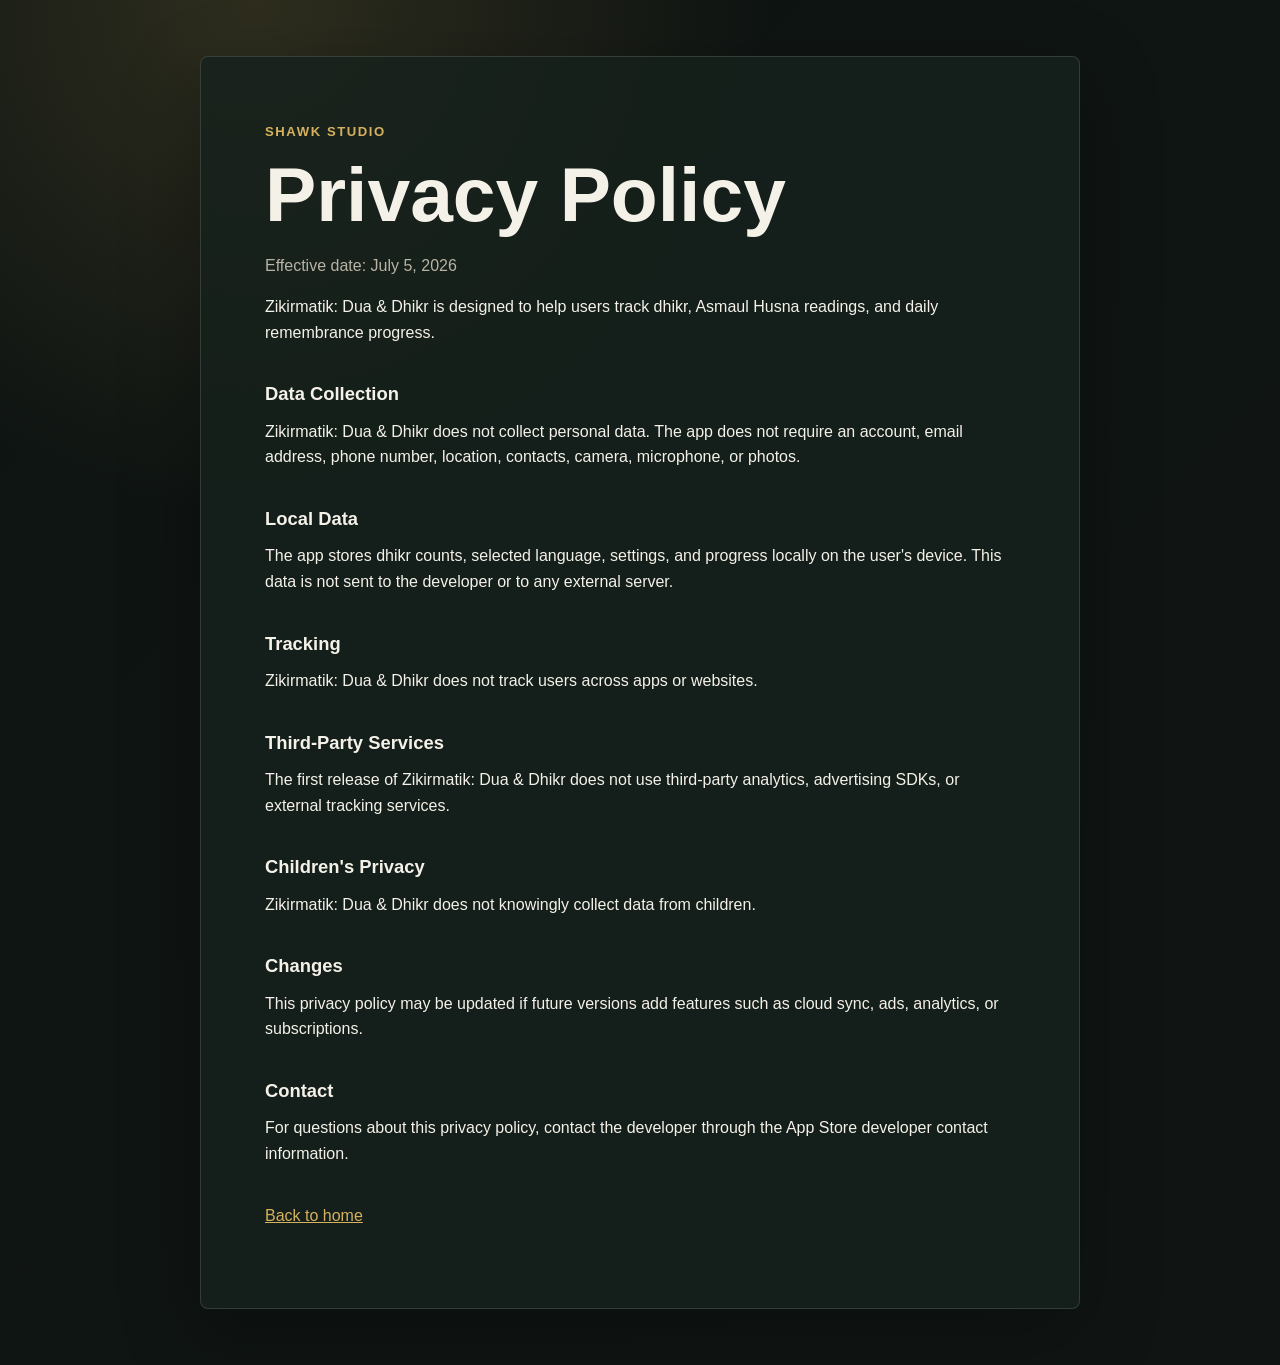
==== privacy/index.html @ 9f4bc86c "Add files via upload" ====
<!doctype html>
<html lang="en">
  <head>
    <meta charset="utf-8">
    <meta name="viewport" content="width=device-width, initial-scale=1">
    <title>Privacy Policy - Zikirmatik: Dua & Dhikr</title>
    <meta name="description" content="Privacy policy for Zikirmatik: Dua & Dhikr.">
    <link rel="stylesheet" href="../styles.css">
  </head>
  <body>
    <main class="page">
      <section class="content">
        <p class="eyebrow">Shawk Studio</p>
        <h1>Privacy Policy</h1>
        <p class="muted">Effective date: July 5, 2026</p>

        <p>
          Zikirmatik: Dua & Dhikr is designed to help users track dhikr, Asmaul Husna
          readings, and daily remembrance progress.
        </p>

        <h2>Data Collection</h2>
        <p>
          Zikirmatik: Dua & Dhikr does not collect personal data. The app does not require
          an account, email address, phone number, location, contacts, camera, microphone,
          or photos.
        </p>

        <h2>Local Data</h2>
        <p>
          The app stores dhikr counts, selected language, settings, and progress locally on
          the user's device. This data is not sent to the developer or to any external server.
        </p>

        <h2>Tracking</h2>
        <p>
          Zikirmatik: Dua & Dhikr does not track users across apps or websites.
        </p>

        <h2>Third-Party Services</h2>
        <p>
          The first release of Zikirmatik: Dua & Dhikr does not use third-party analytics,
          advertising SDKs, or external tracking services.
        </p>

        <h2>Children's Privacy</h2>
        <p>
          Zikirmatik: Dua & Dhikr does not knowingly collect data from children.
        </p>

        <h2>Changes</h2>
        <p>
          This privacy policy may be updated if future versions add features such as cloud
          sync, ads, analytics, or subscriptions.
        </p>

        <h2>Contact</h2>
        <p>
          For questions about this privacy policy, contact the developer through the App Store
          developer contact information.
        </p>

        <p class="back"><a href="../">Back to home</a></p>
      </section>
    </main>
  </body>
</html>
---- styles.css ----
:root {
  color-scheme: dark;
  --bg: #101513;
  --panel: #17211d;
  --text: #f4f1e8;
  --muted: #b9b3a5;
  --accent: #d6b25e;
  --line: rgba(244, 241, 232, 0.14);
}

* {
  box-sizing: border-box;
}

body {
  margin: 0;
  min-height: 100vh;
  color: var(--text);
  background:
    radial-gradient(circle at 20% 0%, rgba(214, 178, 94, 0.16), transparent 32rem),
    linear-gradient(135deg, #0e1412, var(--bg));
  font-family: -apple-system, BlinkMacSystemFont, "Segoe UI", sans-serif;
  line-height: 1.6;
}

a {
  color: var(--accent);
}

.page {
  width: min(880px, calc(100% - 32px));
  margin: 0 auto;
  padding: 56px 0;
}

.hero,
.content {
  border: 1px solid var(--line);
  border-radius: 8px;
  background: rgba(23, 33, 29, 0.82);
  box-shadow: 0 24px 80px rgba(0, 0, 0, 0.28);
}

.hero {
  min-height: calc(100vh - 112px);
  display: grid;
  align-content: center;
  padding: clamp(32px, 8vw, 84px);
}

.content {
  padding: clamp(28px, 6vw, 64px);
}

.eyebrow {
  margin: 0 0 12px;
  color: var(--accent);
  font-size: 0.82rem;
  font-weight: 700;
  letter-spacing: 0.12em;
  text-transform: uppercase;
}

h1,
h2,
p {
  margin-top: 0;
}

h1 {
  margin-bottom: 18px;
  font-size: clamp(2.2rem, 6vw, 4.8rem);
  line-height: 1.05;
  letter-spacing: 0;
}

h2 {
  margin: 34px 0 10px;
  font-size: 1.15rem;
}

.lead {
  max-width: 620px;
  color: var(--muted);
  font-size: 1.2rem;
}

.muted {
  color: var(--muted);
}

.actions {
  display: flex;
  flex-wrap: wrap;
  gap: 12px;
  margin-top: 22px;
}

.button {
  min-height: 44px;
  display: inline-flex;
  align-items: center;
  justify-content: center;
  border: 1px solid var(--accent);
  border-radius: 8px;
  padding: 10px 18px;
  color: #111410;
  background: var(--accent);
  font-weight: 700;
  text-decoration: none;
}

.button.secondary {
  color: var(--text);
  background: transparent;
}

.back {
  margin-top: 36px;
}

@media (max-width: 560px) {
  .page {
    width: min(100% - 20px, 880px);
    padding: 10px 0;
  }

  .hero {
    min-height: calc(100vh - 20px);
  }
}
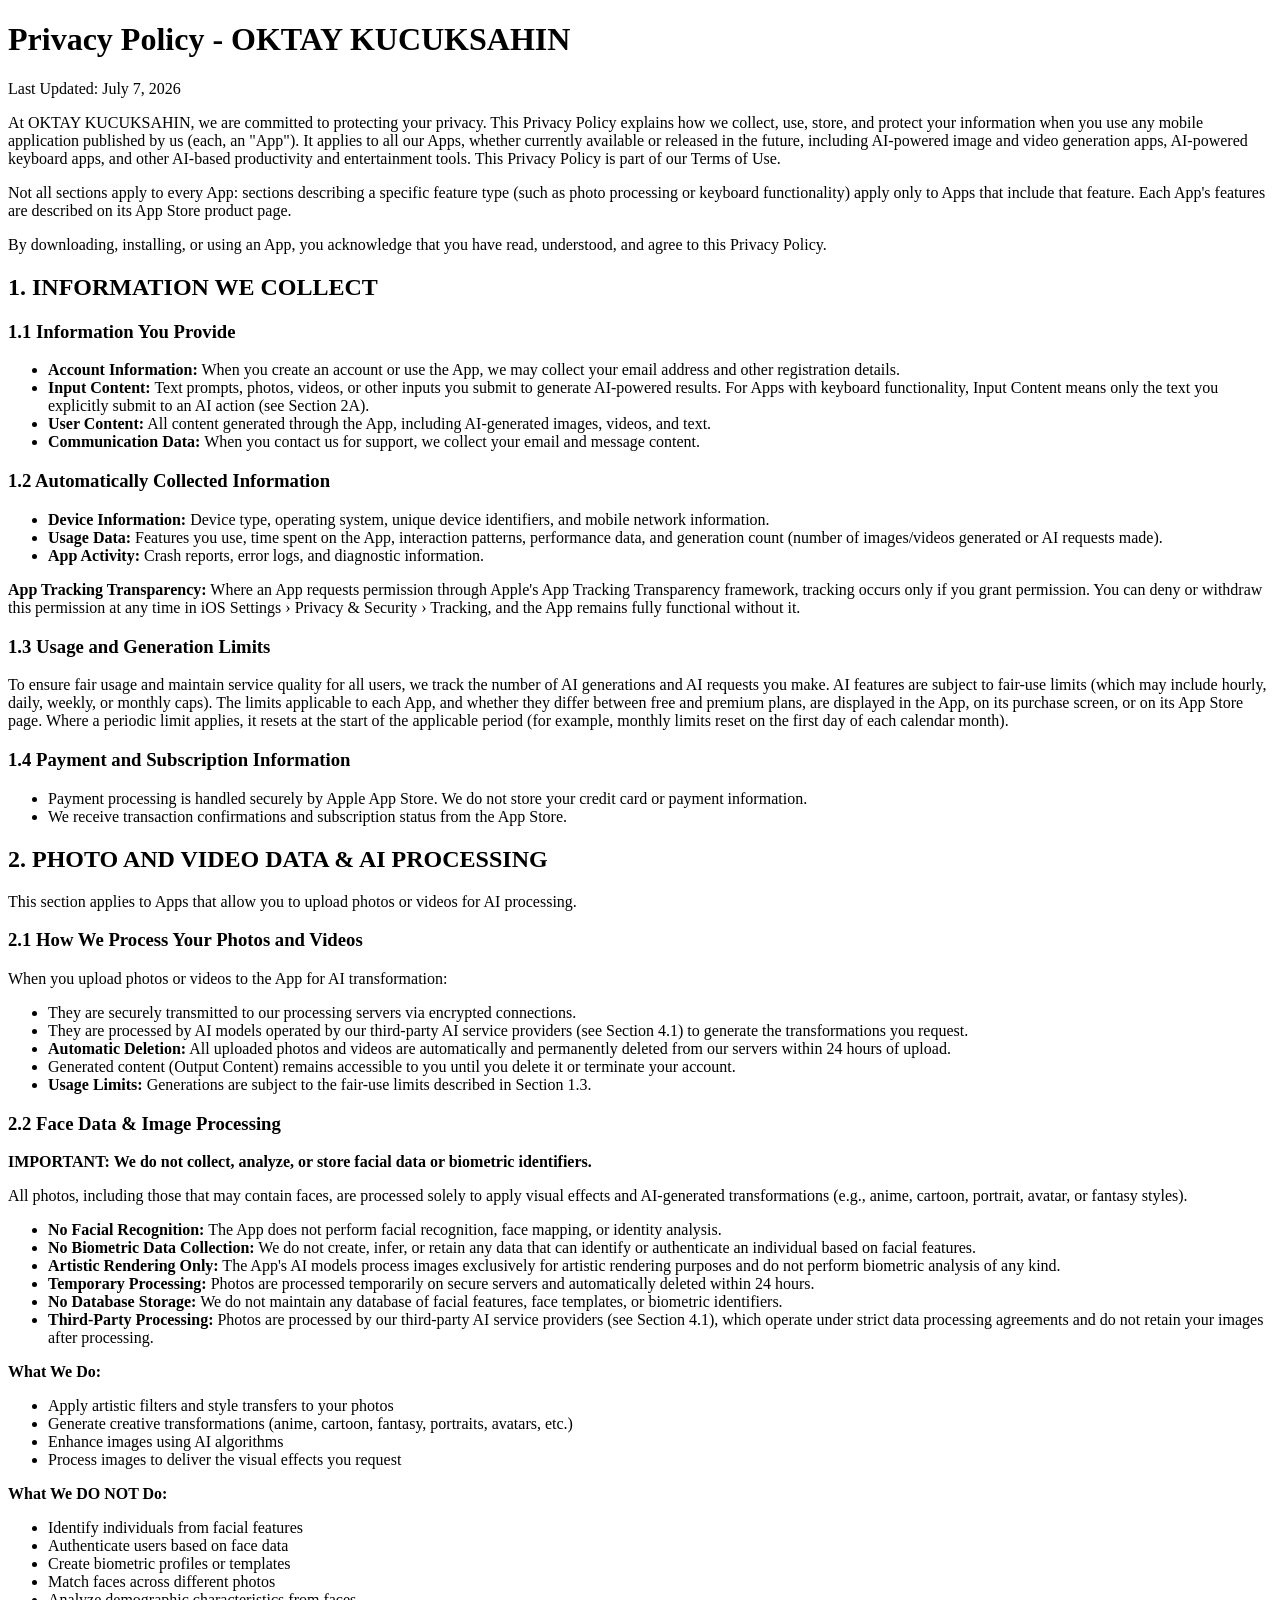
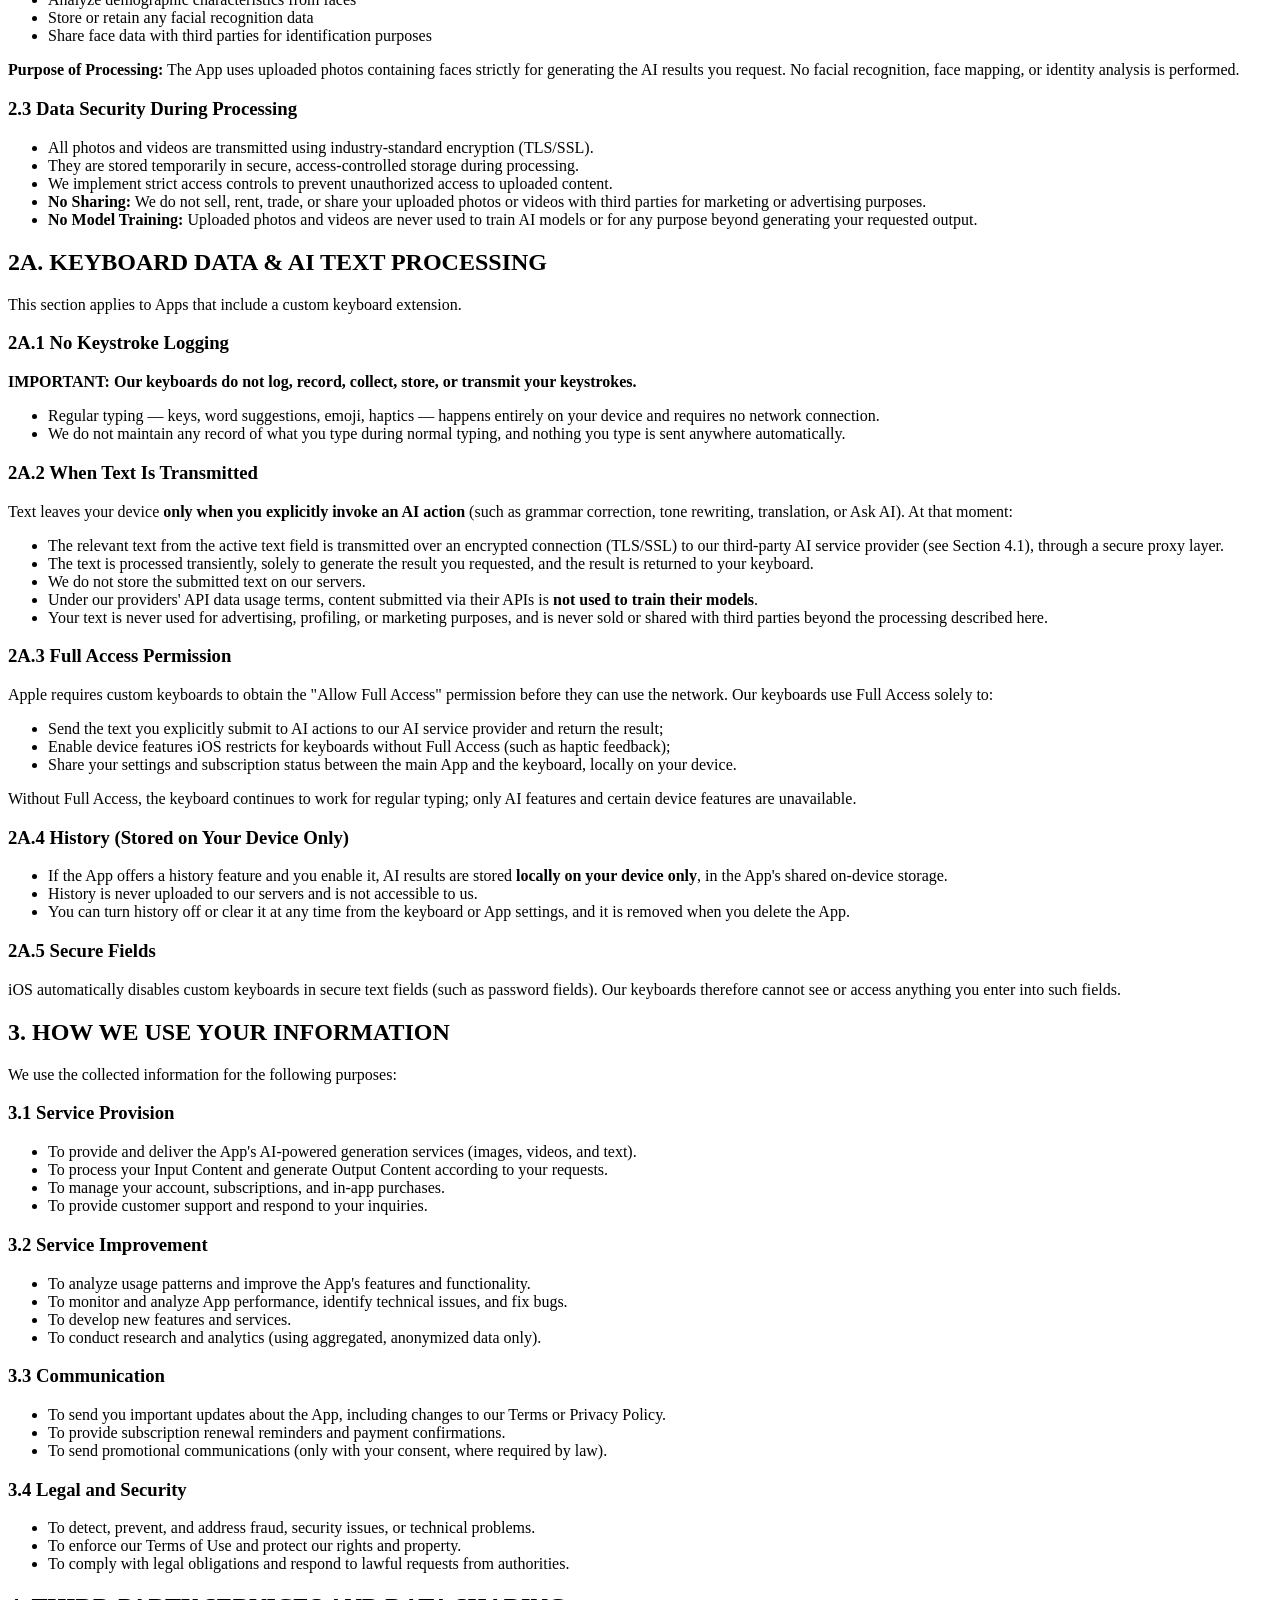
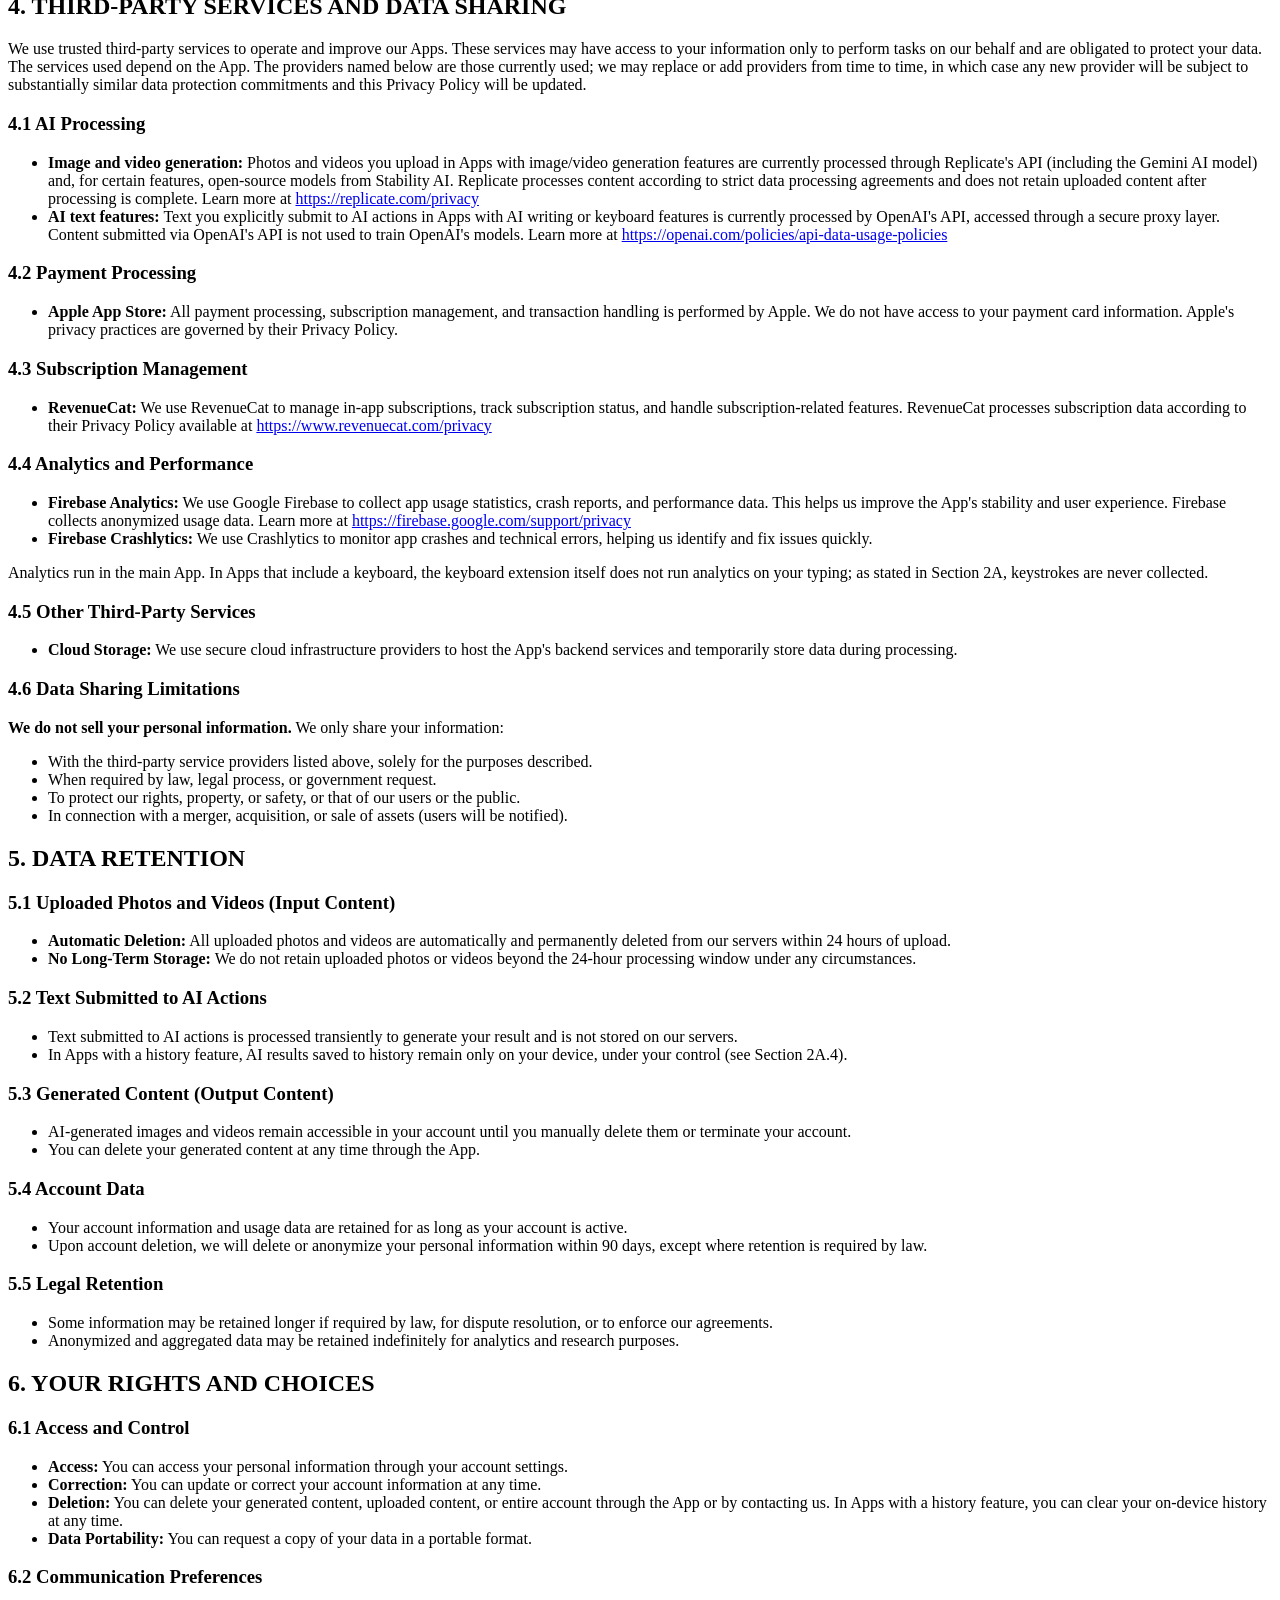
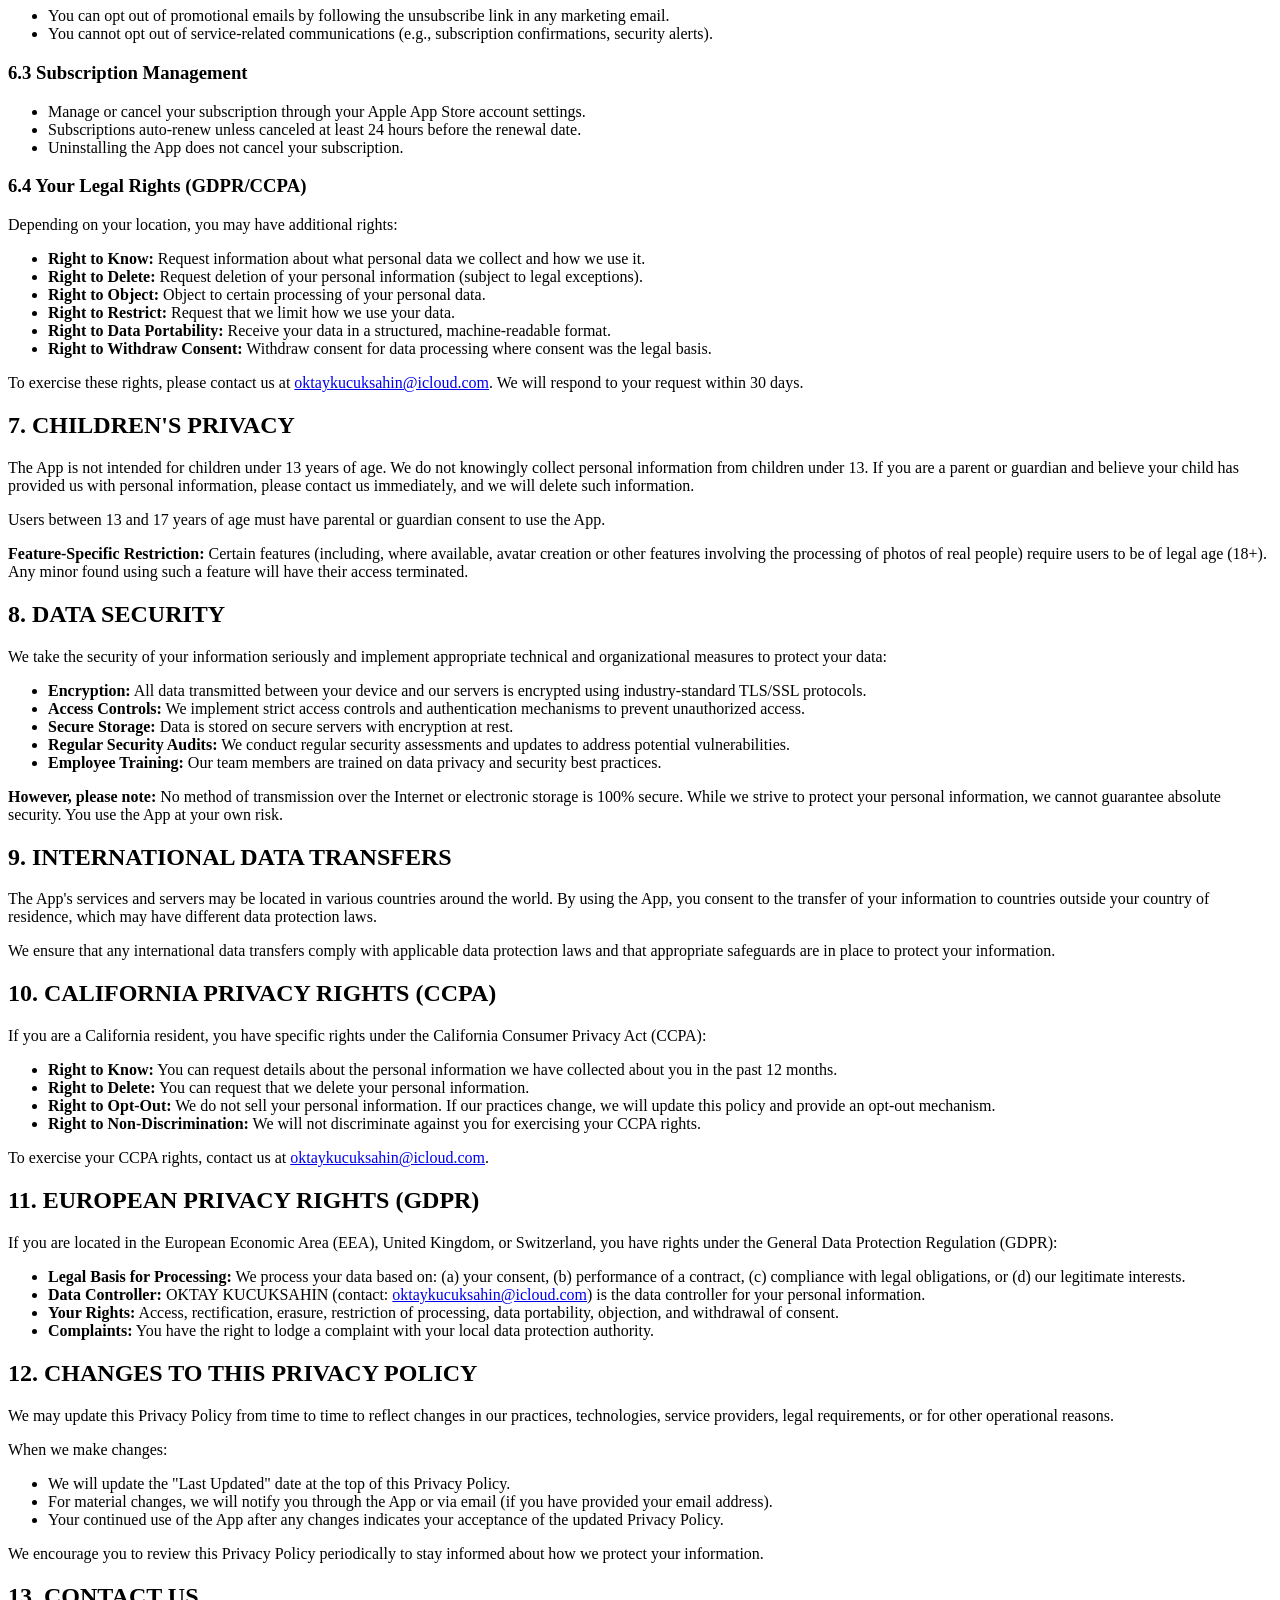
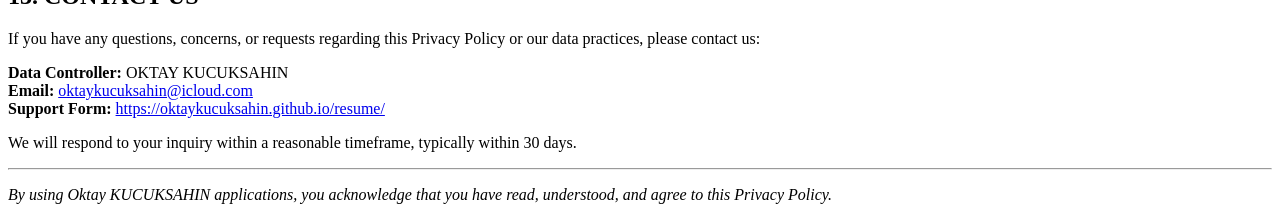
==== commit abe1e123: "Update index.html" ====
--- a/privacy/index.html
+++ b/privacy/index.html
@@ -1,67 +1,288 @@
-<!doctype html>
-<html lang="en">
-  <head>
-    <meta charset="utf-8">
-    <meta name="viewport" content="width=device-width, initial-scale=1">
-    <title>Privacy Policy - Zikirmatik: Dua & Dhikr</title>
-    <meta name="description" content="Privacy policy for Zikirmatik: Dua & Dhikr.">
-    <link rel="stylesheet" href="../styles.css">
-  </head>
-  <body>
-    <main class="page">
-      <section class="content">
-        <p class="eyebrow">Shawk Studio</p>
-        <h1>Privacy Policy</h1>
-        <p class="muted">Effective date: July 5, 2026</p>
-
-        <p>
-          Zikirmatik: Dua & Dhikr is designed to help users track dhikr, Asmaul Husna
-          readings, and daily remembrance progress.
-        </p>
-
-        <h2>Data Collection</h2>
-        <p>
-          Zikirmatik: Dua & Dhikr does not collect personal data. The app does not require
-          an account, email address, phone number, location, contacts, camera, microphone,
-          or photos.
-        </p>
-
-        <h2>Local Data</h2>
-        <p>
-          The app stores dhikr counts, selected language, settings, and progress locally on
-          the user's device. This data is not sent to the developer or to any external server.
-        </p>
-
-        <h2>Tracking</h2>
-        <p>
-          Zikirmatik: Dua & Dhikr does not track users across apps or websites.
-        </p>
-
-        <h2>Third-Party Services</h2>
-        <p>
-          The first release of Zikirmatik: Dua & Dhikr does not use third-party analytics,
-          advertising SDKs, or external tracking services.
-        </p>
-
-        <h2>Children's Privacy</h2>
-        <p>
-          Zikirmatik: Dua & Dhikr does not knowingly collect data from children.
-        </p>
-
-        <h2>Changes</h2>
-        <p>
-          This privacy policy may be updated if future versions add features such as cloud
-          sync, ads, analytics, or subscriptions.
-        </p>
-
-        <h2>Contact</h2>
-        <p>
-          For questions about this privacy policy, contact the developer through the App Store
-          developer contact information.
-        </p>
-
-        <p class="back"><a href="../">Back to home</a></p>
-      </section>
-    </main>
-  </body>
+<!DOCTYPE html>
+<html>
+<head>
+    <title>Privacy Policy - OKTAY KUCUKSAHIN</title>
+    <meta charset="UTF-8">
+    <meta name="viewport" content="width=device-width, initial-scale=1.0">
+</head>
+<body>
+<h1>Privacy Policy - OKTAY KUCUKSAHIN</h1>
+<p>Last Updated: July 7, 2026</p>
+<p>At OKTAY KUCUKSAHIN, we are committed to protecting your privacy. This Privacy Policy explains how we collect, use, store, and protect your information when you use any mobile application published by us (each, an "App"). It applies to all our Apps, whether currently available or released in the future, including AI-powered image and video generation apps, AI-powered keyboard apps, and other AI-based productivity and entertainment tools. This Privacy Policy is part of our Terms of Use.</p>
+<p>Not all sections apply to every App: sections describing a specific feature type (such as photo processing or keyboard functionality) apply only to Apps that include that feature. Each App's features are described on its App Store product page.</p>
+<p>By downloading, installing, or using an App, you acknowledge that you have read, understood, and agree to this Privacy Policy.</p>
+<h2>1. INFORMATION WE COLLECT</h2>
+<h3>1.1 Information You Provide</h3>
+<ul>
+<li><strong>Account Information:</strong> When you create an account or use the App, we may collect your email address and other registration details.</li>
+<li><strong>Input Content:</strong> Text prompts, photos, videos, or other inputs you submit to generate AI-powered results. For Apps with keyboard functionality, Input Content means only the text you explicitly submit to an AI action (see Section 2A).</li>
+<li><strong>User Content:</strong> All content generated through the App, including AI-generated images, videos, and text.</li>
+<li><strong>Communication Data:</strong> When you contact us for support, we collect your email and message content.</li>
+</ul>
+<h3>1.2 Automatically Collected Information</h3>
+<ul>
+<li><strong>Device Information:</strong> Device type, operating system, unique device identifiers, and mobile network information.</li>
+<li><strong>Usage Data:</strong> Features you use, time spent on the App, interaction patterns, performance data, and generation count (number of images/videos generated or AI requests made).</li>
+<li><strong>App Activity:</strong> Crash reports, error logs, and diagnostic information.</li>
+</ul>
+<p><strong>App Tracking Transparency:</strong> Where an App requests permission through Apple's App Tracking Transparency framework, tracking occurs only if you grant permission. You can deny or withdraw this permission at any time in iOS Settings › Privacy &amp; Security › Tracking, and the App remains fully functional without it.</p>
+<h3>1.3 Usage and Generation Limits</h3>
+<p>To ensure fair usage and maintain service quality for all users, we track the number of AI generations and AI requests you make. AI features are subject to fair-use limits (which may include hourly, daily, weekly, or monthly caps). The limits applicable to each App, and whether they differ between free and premium plans, are displayed in the App, on its purchase screen, or on its App Store page. Where a periodic limit applies, it resets at the start of the applicable period (for example, monthly limits reset on the first day of each calendar month).</p>
+<h3>1.4 Payment and Subscription Information</h3>
+<ul>
+<li>Payment processing is handled securely by Apple App Store. We do not store your credit card or payment information.</li>
+<li>We receive transaction confirmations and subscription status from the App Store.</li>
+</ul>
+<h2>2. PHOTO AND VIDEO DATA &amp; AI PROCESSING</h2>
+<p>This section applies to Apps that allow you to upload photos or videos for AI processing.</p>
+<h3>2.1 How We Process Your Photos and Videos</h3>
+<p>When you upload photos or videos to the App for AI transformation:</p>
+<ul>
+<li>They are securely transmitted to our processing servers via encrypted connections.</li>
+<li>They are processed by AI models operated by our third-party AI service providers (see Section 4.1) to generate the transformations you request.</li>
+<li><strong>Automatic Deletion:</strong> All uploaded photos and videos are automatically and permanently deleted from our servers within 24 hours of upload.</li>
+<li>Generated content (Output Content) remains accessible to you until you delete it or terminate your account.</li>
+<li><strong>Usage Limits:</strong> Generations are subject to the fair-use limits described in Section 1.3.</li>
+</ul>
+<h3>2.2 Face Data &amp; Image Processing</h3>
+<p><strong>IMPORTANT: We do not collect, analyze, or store facial data or biometric identifiers.</strong></p>
+<p>All photos, including those that may contain faces, are processed solely to apply visual effects and AI-generated transformations (e.g., anime, cartoon, portrait, avatar, or fantasy styles).</p>
+<ul>
+<li><strong>No Facial Recognition:</strong> The App does not perform facial recognition, face mapping, or identity analysis.</li>
+<li><strong>No Biometric Data Collection:</strong> We do not create, infer, or retain any data that can identify or authenticate an individual based on facial features.</li>
+<li><strong>Artistic Rendering Only:</strong> The App's AI models process images exclusively for artistic rendering purposes and do not perform biometric analysis of any kind.</li>
+<li><strong>Temporary Processing:</strong> Photos are processed temporarily on secure servers and automatically deleted within 24 hours.</li>
+<li><strong>No Database Storage:</strong> We do not maintain any database of facial features, face templates, or biometric identifiers.</li>
+<li><strong>Third-Party Processing:</strong> Photos are processed by our third-party AI service providers (see Section 4.1), which operate under strict data processing agreements and do not retain your images after processing.</li>
+</ul>
+<p><strong>What We Do:</strong></p>
+<ul>
+<li>Apply artistic filters and style transfers to your photos</li>
+<li>Generate creative transformations (anime, cartoon, fantasy, portraits, avatars, etc.)</li>
+<li>Enhance images using AI algorithms</li>
+<li>Process images to deliver the visual effects you request</li>
+</ul>
+<p><strong>What We DO NOT Do:</strong></p>
+<ul>
+<li>Identify individuals from facial features</li>
+<li>Authenticate users based on face data</li>
+<li>Create biometric profiles or templates</li>
+<li>Match faces across different photos</li>
+<li>Analyze demographic characteristics from faces</li>
+<li>Store or retain any facial recognition data</li>
+<li>Share face data with third parties for identification purposes</li>
+</ul>
+<p><strong>Purpose of Processing:</strong> The App uses uploaded photos containing faces strictly for generating the AI results you request. No facial recognition, face mapping, or identity analysis is performed.</p>
+<h3>2.3 Data Security During Processing</h3>
+<ul>
+<li>All photos and videos are transmitted using industry-standard encryption (TLS/SSL).</li>
+<li>They are stored temporarily in secure, access-controlled storage during processing.</li>
+<li>We implement strict access controls to prevent unauthorized access to uploaded content.</li>
+<li><strong>No Sharing:</strong> We do not sell, rent, trade, or share your uploaded photos or videos with third parties for marketing or advertising purposes.</li>
+<li><strong>No Model Training:</strong> Uploaded photos and videos are never used to train AI models or for any purpose beyond generating your requested output.</li>
+</ul>
+<h2>2A. KEYBOARD DATA &amp; AI TEXT PROCESSING</h2>
+<p>This section applies to Apps that include a custom keyboard extension.</p>
+<h3>2A.1 No Keystroke Logging</h3>
+<p><strong>IMPORTANT: Our keyboards do not log, record, collect, store, or transmit your keystrokes.</strong></p>
+<ul>
+<li>Regular typing — keys, word suggestions, emoji, haptics — happens entirely on your device and requires no network connection.</li>
+<li>We do not maintain any record of what you type during normal typing, and nothing you type is sent anywhere automatically.</li>
+</ul>
+<h3>2A.2 When Text Is Transmitted</h3>
+<p>Text leaves your device <strong>only when you explicitly invoke an AI action</strong> (such as grammar correction, tone rewriting, translation, or Ask AI). At that moment:</p>
+<ul>
+<li>The relevant text from the active text field is transmitted over an encrypted connection (TLS/SSL) to our third-party AI service provider (see Section 4.1), through a secure proxy layer.</li>
+<li>The text is processed transiently, solely to generate the result you requested, and the result is returned to your keyboard.</li>
+<li>We do not store the submitted text on our servers.</li>
+<li>Under our providers' API data usage terms, content submitted via their APIs is <strong>not used to train their models</strong>.</li>
+<li>Your text is never used for advertising, profiling, or marketing purposes, and is never sold or shared with third parties beyond the processing described here.</li>
+</ul>
+<h3>2A.3 Full Access Permission</h3>
+<p>Apple requires custom keyboards to obtain the "Allow Full Access" permission before they can use the network. Our keyboards use Full Access solely to:</p>
+<ul>
+<li>Send the text you explicitly submit to AI actions to our AI service provider and return the result;</li>
+<li>Enable device features iOS restricts for keyboards without Full Access (such as haptic feedback);</li>
+<li>Share your settings and subscription status between the main App and the keyboard, locally on your device.</li>
+</ul>
+<p>Without Full Access, the keyboard continues to work for regular typing; only AI features and certain device features are unavailable.</p>
+<h3>2A.4 History (Stored on Your Device Only)</h3>
+<ul>
+<li>If the App offers a history feature and you enable it, AI results are stored <strong>locally on your device only</strong>, in the App's shared on-device storage.</li>
+<li>History is never uploaded to our servers and is not accessible to us.</li>
+<li>You can turn history off or clear it at any time from the keyboard or App settings, and it is removed when you delete the App.</li>
+</ul>
+<h3>2A.5 Secure Fields</h3>
+<p>iOS automatically disables custom keyboards in secure text fields (such as password fields). Our keyboards therefore cannot see or access anything you enter into such fields.</p>
+<h2>3. HOW WE USE YOUR INFORMATION</h2>
+<p>We use the collected information for the following purposes:</p>
+<h3>3.1 Service Provision</h3>
+<ul>
+<li>To provide and deliver the App's AI-powered generation services (images, videos, and text).</li>
+<li>To process your Input Content and generate Output Content according to your requests.</li>
+<li>To manage your account, subscriptions, and in-app purchases.</li>
+<li>To provide customer support and respond to your inquiries.</li>
+</ul>
+<h3>3.2 Service Improvement</h3>
+<ul>
+<li>To analyze usage patterns and improve the App's features and functionality.</li>
+<li>To monitor and analyze App performance, identify technical issues, and fix bugs.</li>
+<li>To develop new features and services.</li>
+<li>To conduct research and analytics (using aggregated, anonymized data only).</li>
+</ul>
+<h3>3.3 Communication</h3>
+<ul>
+<li>To send you important updates about the App, including changes to our Terms or Privacy Policy.</li>
+<li>To provide subscription renewal reminders and payment confirmations.</li>
+<li>To send promotional communications (only with your consent, where required by law).</li>
+</ul>
+<h3>3.4 Legal and Security</h3>
+<ul>
+<li>To detect, prevent, and address fraud, security issues, or technical problems.</li>
+<li>To enforce our Terms of Use and protect our rights and property.</li>
+<li>To comply with legal obligations and respond to lawful requests from authorities.</li>
+</ul>
+<h2>4. THIRD-PARTY SERVICES AND DATA SHARING</h2>
+<p>We use trusted third-party services to operate and improve our Apps. These services may have access to your information only to perform tasks on our behalf and are obligated to protect your data. The services used depend on the App. The providers named below are those currently used; we may replace or add providers from time to time, in which case any new provider will be subject to substantially similar data protection commitments and this Privacy Policy will be updated.</p>
+<h3>4.1 AI Processing</h3>
+<ul>
+<li><strong>Image and video generation:</strong> Photos and videos you upload in Apps with image/video generation features are currently processed through Replicate's API (including the Gemini AI model) and, for certain features, open-source models from Stability AI. Replicate processes content according to strict data processing agreements and does not retain uploaded content after processing is complete. Learn more at <a href="https://replicate.com/privacy">https://replicate.com/privacy</a></li>
+<li><strong>AI text features:</strong> Text you explicitly submit to AI actions in Apps with AI writing or keyboard features is currently processed by OpenAI's API, accessed through a secure proxy layer. Content submitted via OpenAI's API is not used to train OpenAI's models. Learn more at <a href="https://openai.com/policies/api-data-usage-policies">https://openai.com/policies/api-data-usage-policies</a></li>
+</ul>
+<h3>4.2 Payment Processing</h3>
+<ul>
+<li><strong>Apple App Store:</strong> All payment processing, subscription management, and transaction handling is performed by Apple. We do not have access to your payment card information. Apple's privacy practices are governed by their Privacy Policy.</li>
+</ul>
+<h3>4.3 Subscription Management</h3>
+<ul>
+<li><strong>RevenueCat:</strong> We use RevenueCat to manage in-app subscriptions, track subscription status, and handle subscription-related features. RevenueCat processes subscription data according to their Privacy Policy available at <a href="https://www.revenuecat.com/privacy">https://www.revenuecat.com/privacy</a></li>
+</ul>
+<h3>4.4 Analytics and Performance</h3>
+<ul>
+<li><strong>Firebase Analytics:</strong> We use Google Firebase to collect app usage statistics, crash reports, and performance data. This helps us improve the App's stability and user experience. Firebase collects anonymized usage data. Learn more at <a href="https://firebase.google.com/support/privacy">https://firebase.google.com/support/privacy</a></li>
+<li><strong>Firebase Crashlytics:</strong> We use Crashlytics to monitor app crashes and technical errors, helping us identify and fix issues quickly.</li>
+</ul>
+<p>Analytics run in the main App. In Apps that include a keyboard, the keyboard extension itself does not run analytics on your typing; as stated in Section 2A, keystrokes are never collected.</p>
+<h3>4.5 Other Third-Party Services</h3>
+<ul>
+<li><strong>Cloud Storage:</strong> We use secure cloud infrastructure providers to host the App's backend services and temporarily store data during processing.</li>
+</ul>
+<h3>4.6 Data Sharing Limitations</h3>
+<p><strong>We do not sell your personal information.</strong> We only share your information:</p>
+<ul>
+<li>With the third-party service providers listed above, solely for the purposes described.</li>
+<li>When required by law, legal process, or government request.</li>
+<li>To protect our rights, property, or safety, or that of our users or the public.</li>
+<li>In connection with a merger, acquisition, or sale of assets (users will be notified).</li>
+</ul>
+<h2>5. DATA RETENTION</h2>
+<h3>5.1 Uploaded Photos and Videos (Input Content)</h3>
+<ul>
+<li><strong>Automatic Deletion:</strong> All uploaded photos and videos are automatically and permanently deleted from our servers within 24 hours of upload.</li>
+<li><strong>No Long-Term Storage:</strong> We do not retain uploaded photos or videos beyond the 24-hour processing window under any circumstances.</li>
+</ul>
+<h3>5.2 Text Submitted to AI Actions</h3>
+<ul>
+<li>Text submitted to AI actions is processed transiently to generate your result and is not stored on our servers.</li>
+<li>In Apps with a history feature, AI results saved to history remain only on your device, under your control (see Section 2A.4).</li>
+</ul>
+<h3>5.3 Generated Content (Output Content)</h3>
+<ul>
+<li>AI-generated images and videos remain accessible in your account until you manually delete them or terminate your account.</li>
+<li>You can delete your generated content at any time through the App.</li>
+</ul>
+<h3>5.4 Account Data</h3>
+<ul>
+<li>Your account information and usage data are retained for as long as your account is active.</li>
+<li>Upon account deletion, we will delete or anonymize your personal information within 90 days, except where retention is required by law.</li>
+</ul>
+<h3>5.5 Legal Retention</h3>
+<ul>
+<li>Some information may be retained longer if required by law, for dispute resolution, or to enforce our agreements.</li>
+<li>Anonymized and aggregated data may be retained indefinitely for analytics and research purposes.</li>
+</ul>
+<h2>6. YOUR RIGHTS AND CHOICES</h2>
+<h3>6.1 Access and Control</h3>
+<ul>
+<li><strong>Access:</strong> You can access your personal information through your account settings.</li>
+<li><strong>Correction:</strong> You can update or correct your account information at any time.</li>
+<li><strong>Deletion:</strong> You can delete your generated content, uploaded content, or entire account through the App or by contacting us. In Apps with a history feature, you can clear your on-device history at any time.</li>
+<li><strong>Data Portability:</strong> You can request a copy of your data in a portable format.</li>
+</ul>
+<h3>6.2 Communication Preferences</h3>
+<ul>
+<li>You can opt out of promotional emails by following the unsubscribe link in any marketing email.</li>
+<li>You cannot opt out of service-related communications (e.g., subscription confirmations, security alerts).</li>
+</ul>
+<h3>6.3 Subscription Management</h3>
+<ul>
+<li>Manage or cancel your subscription through your Apple App Store account settings.</li>
+<li>Subscriptions auto-renew unless canceled at least 24 hours before the renewal date.</li>
+<li>Uninstalling the App does not cancel your subscription.</li>
+</ul>
+<h3>6.4 Your Legal Rights (GDPR/CCPA)</h3>
+<p>Depending on your location, you may have additional rights:</p>
+<ul>
+<li><strong>Right to Know:</strong> Request information about what personal data we collect and how we use it.</li>
+<li><strong>Right to Delete:</strong> Request deletion of your personal information (subject to legal exceptions).</li>
+<li><strong>Right to Object:</strong> Object to certain processing of your personal data.</li>
+<li><strong>Right to Restrict:</strong> Request that we limit how we use your data.</li>
+<li><strong>Right to Data Portability:</strong> Receive your data in a structured, machine-readable format.</li>
+<li><strong>Right to Withdraw Consent:</strong> Withdraw consent for data processing where consent was the legal basis.</li>
+</ul>
+<p>To exercise these rights, please contact us at <a href="mailto:oktaykucuksahin@icloud.com">oktaykucuksahin@icloud.com</a>. We will respond to your request within 30 days.</p>
+<h2>7. CHILDREN'S PRIVACY</h2>
+<p>The App is not intended for children under 13 years of age. We do not knowingly collect personal information from children under 13. If you are a parent or guardian and believe your child has provided us with personal information, please contact us immediately, and we will delete such information.</p>
+<p>Users between 13 and 17 years of age must have parental or guardian consent to use the App.</p>
+<p><strong>Feature-Specific Restriction:</strong> Certain features (including, where available, avatar creation or other features involving the processing of photos of real people) require users to be of legal age (18+). Any minor found using such a feature will have their access terminated.</p>
+<h2>8. DATA SECURITY</h2>
+<p>We take the security of your information seriously and implement appropriate technical and organizational measures to protect your data:</p>
+<ul>
+<li><strong>Encryption:</strong> All data transmitted between your device and our servers is encrypted using industry-standard TLS/SSL protocols.</li>
+<li><strong>Access Controls:</strong> We implement strict access controls and authentication mechanisms to prevent unauthorized access.</li>
+<li><strong>Secure Storage:</strong> Data is stored on secure servers with encryption at rest.</li>
+<li><strong>Regular Security Audits:</strong> We conduct regular security assessments and updates to address potential vulnerabilities.</li>
+<li><strong>Employee Training:</strong> Our team members are trained on data privacy and security best practices.</li>
+</ul>
+<p><strong>However, please note:</strong> No method of transmission over the Internet or electronic storage is 100% secure. While we strive to protect your personal information, we cannot guarantee absolute security. You use the App at your own risk.</p>
+<h2>9. INTERNATIONAL DATA TRANSFERS</h2>
+<p>The App's services and servers may be located in various countries around the world. By using the App, you consent to the transfer of your information to countries outside your country of residence, which may have different data protection laws.</p>
+<p>We ensure that any international data transfers comply with applicable data protection laws and that appropriate safeguards are in place to protect your information.</p>
+<h2>10. CALIFORNIA PRIVACY RIGHTS (CCPA)</h2>
+<p>If you are a California resident, you have specific rights under the California Consumer Privacy Act (CCPA):</p>
+<ul>
+<li><strong>Right to Know:</strong> You can request details about the personal information we have collected about you in the past 12 months.</li>
+<li><strong>Right to Delete:</strong> You can request that we delete your personal information.</li>
+<li><strong>Right to Opt-Out:</strong> We do not sell your personal information. If our practices change, we will update this policy and provide an opt-out mechanism.</li>
+<li><strong>Right to Non-Discrimination:</strong> We will not discriminate against you for exercising your CCPA rights.</li>
+</ul>
+<p>To exercise your CCPA rights, contact us at <a href="mailto:oktaykucuksahin@icloud.com">oktaykucuksahin@icloud.com</a>.</p>
+<h2>11. EUROPEAN PRIVACY RIGHTS (GDPR)</h2>
+<p>If you are located in the European Economic Area (EEA), United Kingdom, or Switzerland, you have rights under the General Data Protection Regulation (GDPR):</p>
+<ul>
+<li><strong>Legal Basis for Processing:</strong> We process your data based on: (a) your consent, (b) performance of a contract, (c) compliance with legal obligations, or (d) our legitimate interests.</li>
+<li><strong>Data Controller:</strong> OKTAY KUCUKSAHIN (contact: <a href="mailto:oktaykucuksahin@icloud.com">oktaykucuksahin@icloud.com</a>) is the data controller for your personal information.</li>
+<li><strong>Your Rights:</strong> Access, rectification, erasure, restriction of processing, data portability, objection, and withdrawal of consent.</li>
+<li><strong>Complaints:</strong> You have the right to lodge a complaint with your local data protection authority.</li>
+</ul>
+<h2>12. CHANGES TO THIS PRIVACY POLICY</h2>
+<p>We may update this Privacy Policy from time to time to reflect changes in our practices, technologies, service providers, legal requirements, or for other operational reasons.</p>
+<p>When we make changes:</p>
+<ul>
+<li>We will update the "Last Updated" date at the top of this Privacy Policy.</li>
+<li>For material changes, we will notify you through the App or via email (if you have provided your email address).</li>
+<li>Your continued use of the App after any changes indicates your acceptance of the updated Privacy Policy.</li>
+</ul>
+<p>We encourage you to review this Privacy Policy periodically to stay informed about how we protect your information.</p>
+<h2>13. CONTACT US</h2>
+<p>If you have any questions, concerns, or requests regarding this Privacy Policy or our data practices, please contact us:</p>
+<p>
+<strong>Data Controller:</strong> OKTAY KUCUKSAHIN<br>
+<strong>Email:</strong> <a href="mailto:oktaykucuksahin@icloud.com">oktaykucuksahin@icloud.com</a><br>
+<strong>Support Form:</strong> <a href="https://oktaykucuksahin.github.io/resume/">https://oktaykucuksahin.github.io/resume/</a>
+</p>
+<p>We will respond to your inquiry within a reasonable timeframe, typically within 30 days.</p>
+<hr>
+<p><em>By using Oktay KUCUKSAHIN applications, you acknowledge that you have read, understood, and agree to this Privacy Policy.</em></p>
+</body>
 </html>
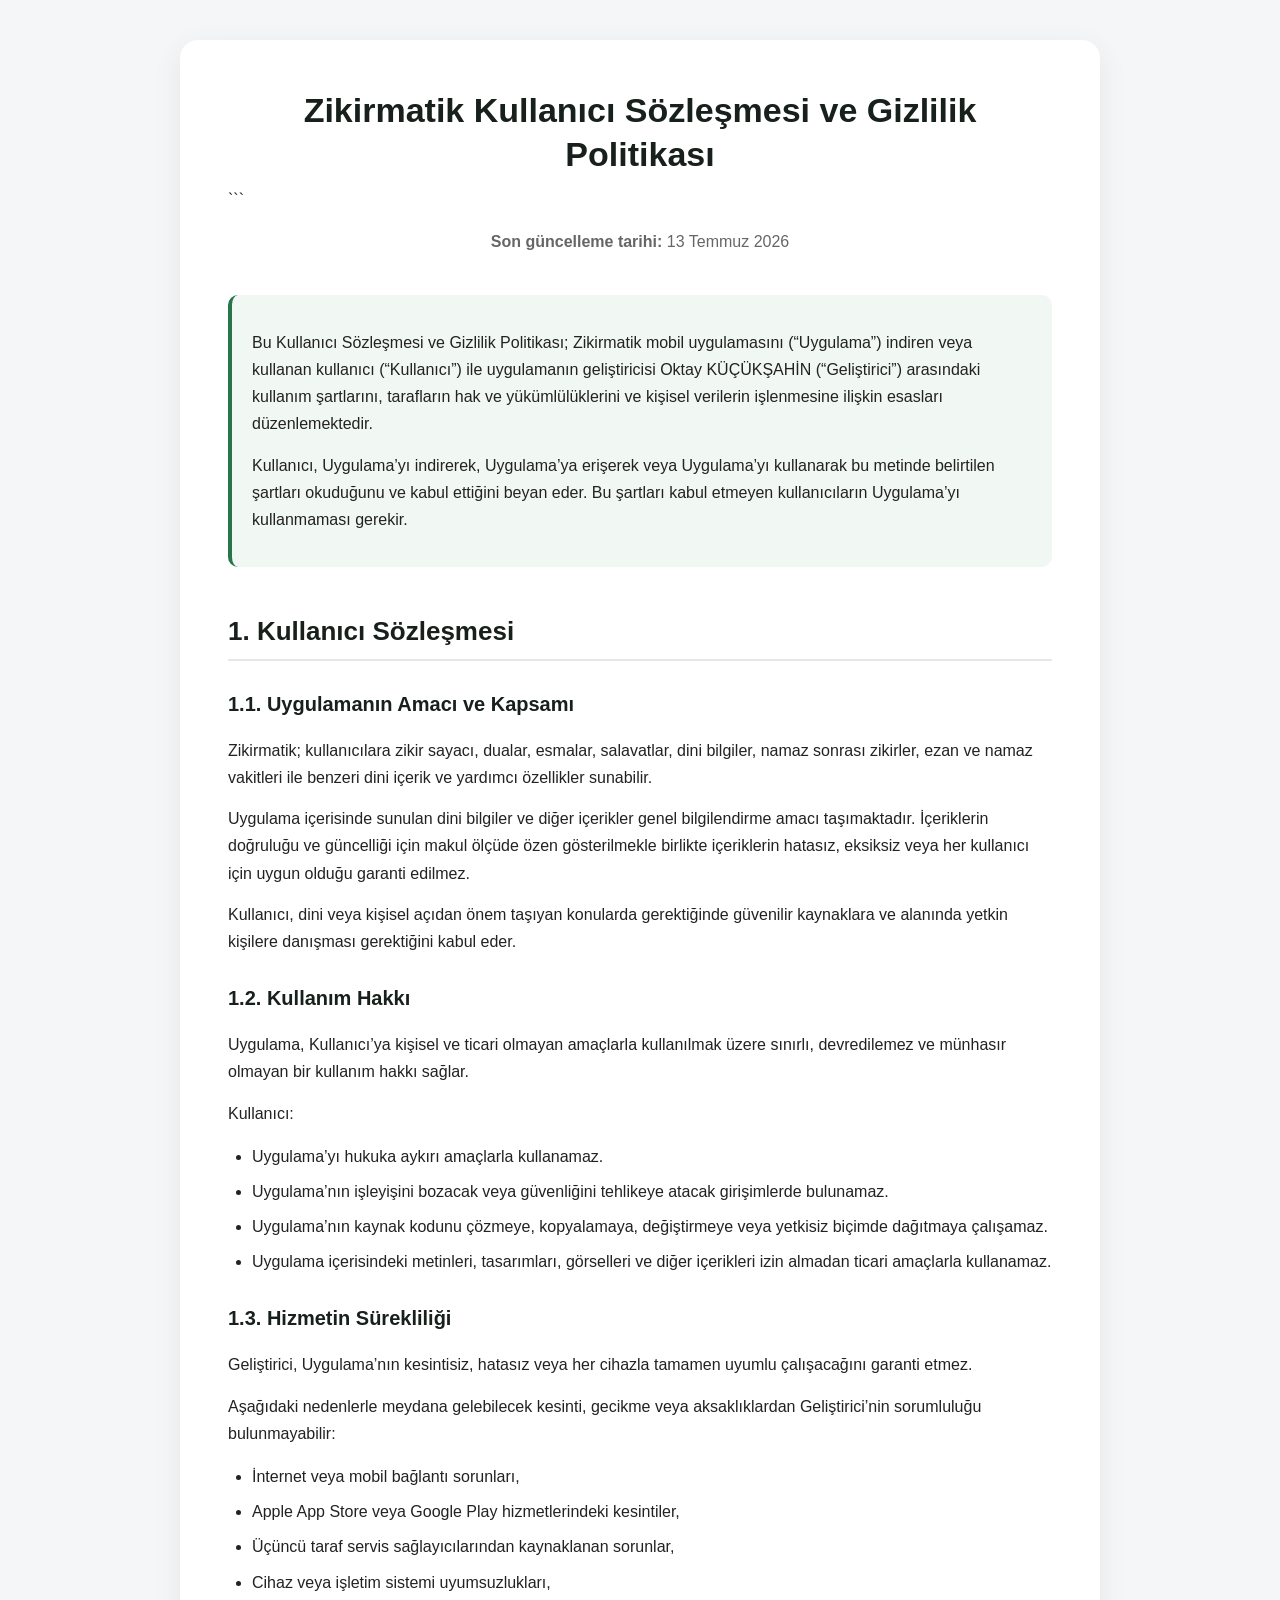
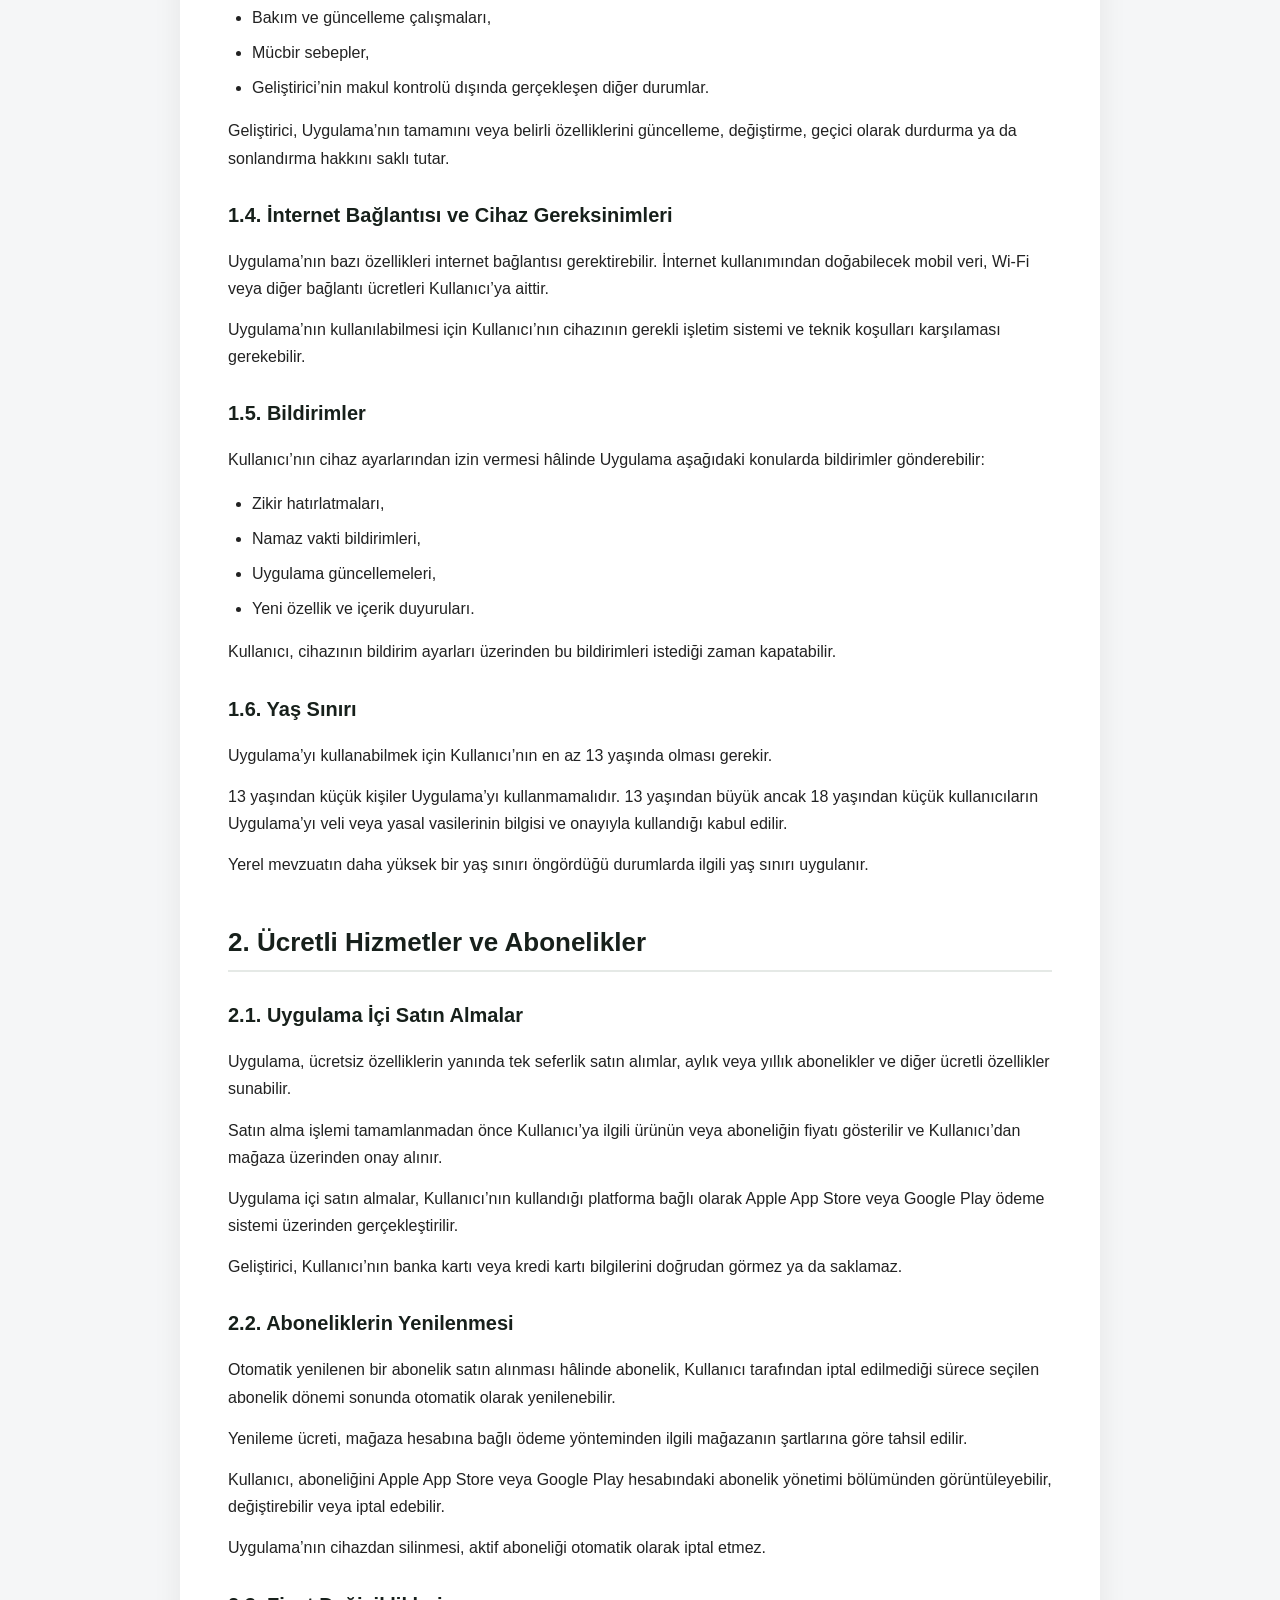
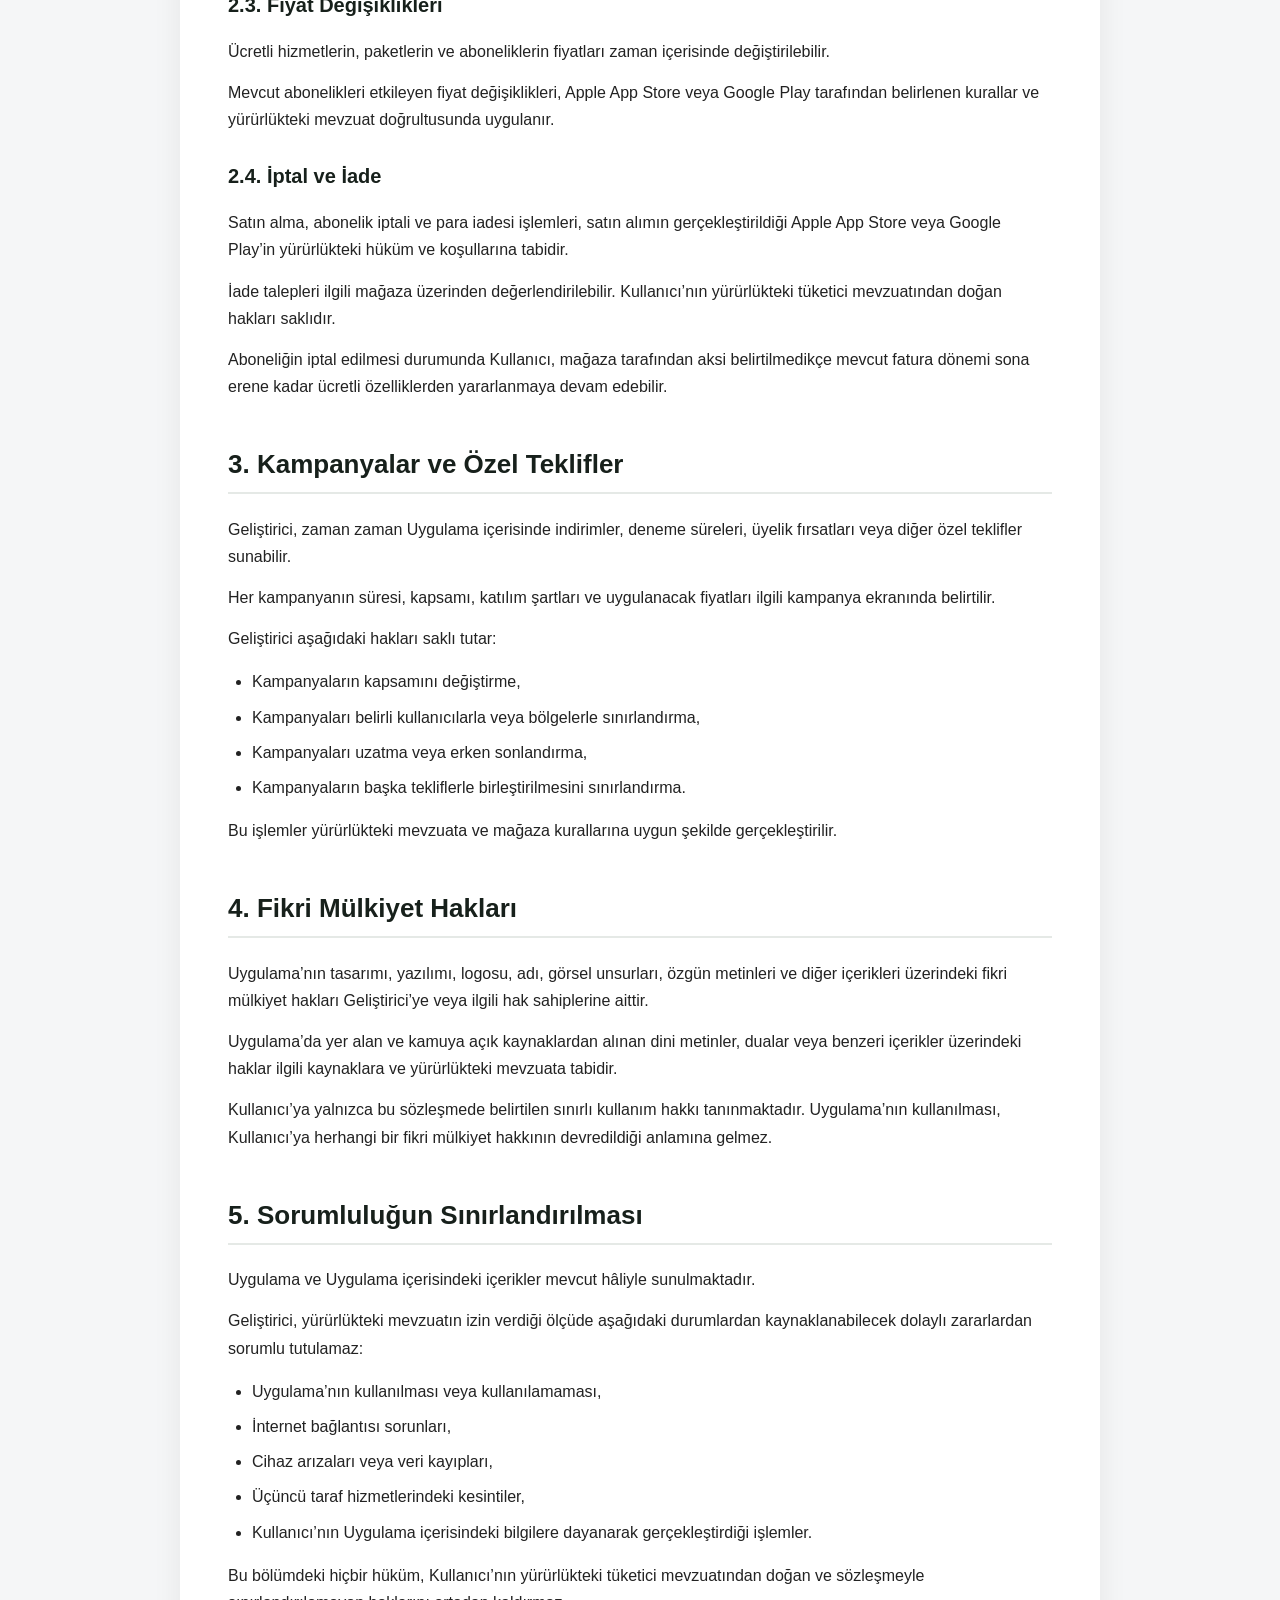
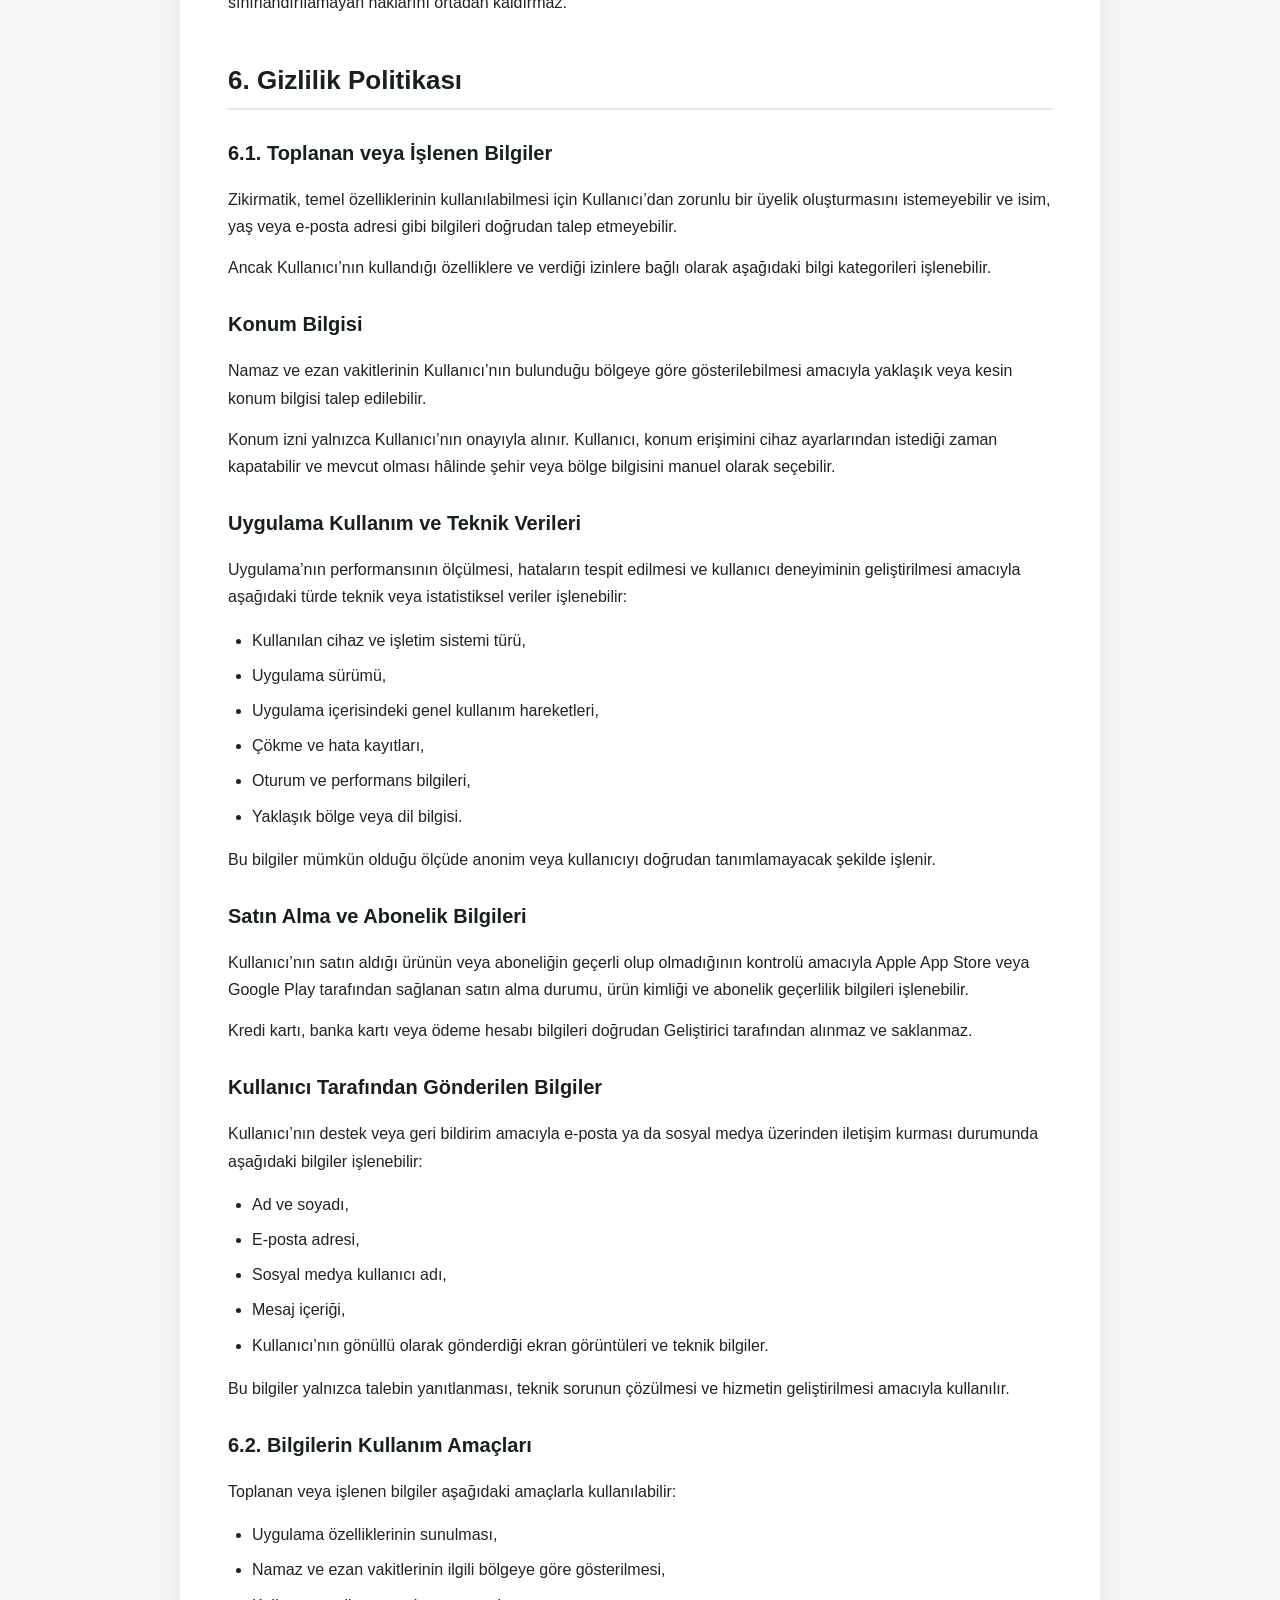
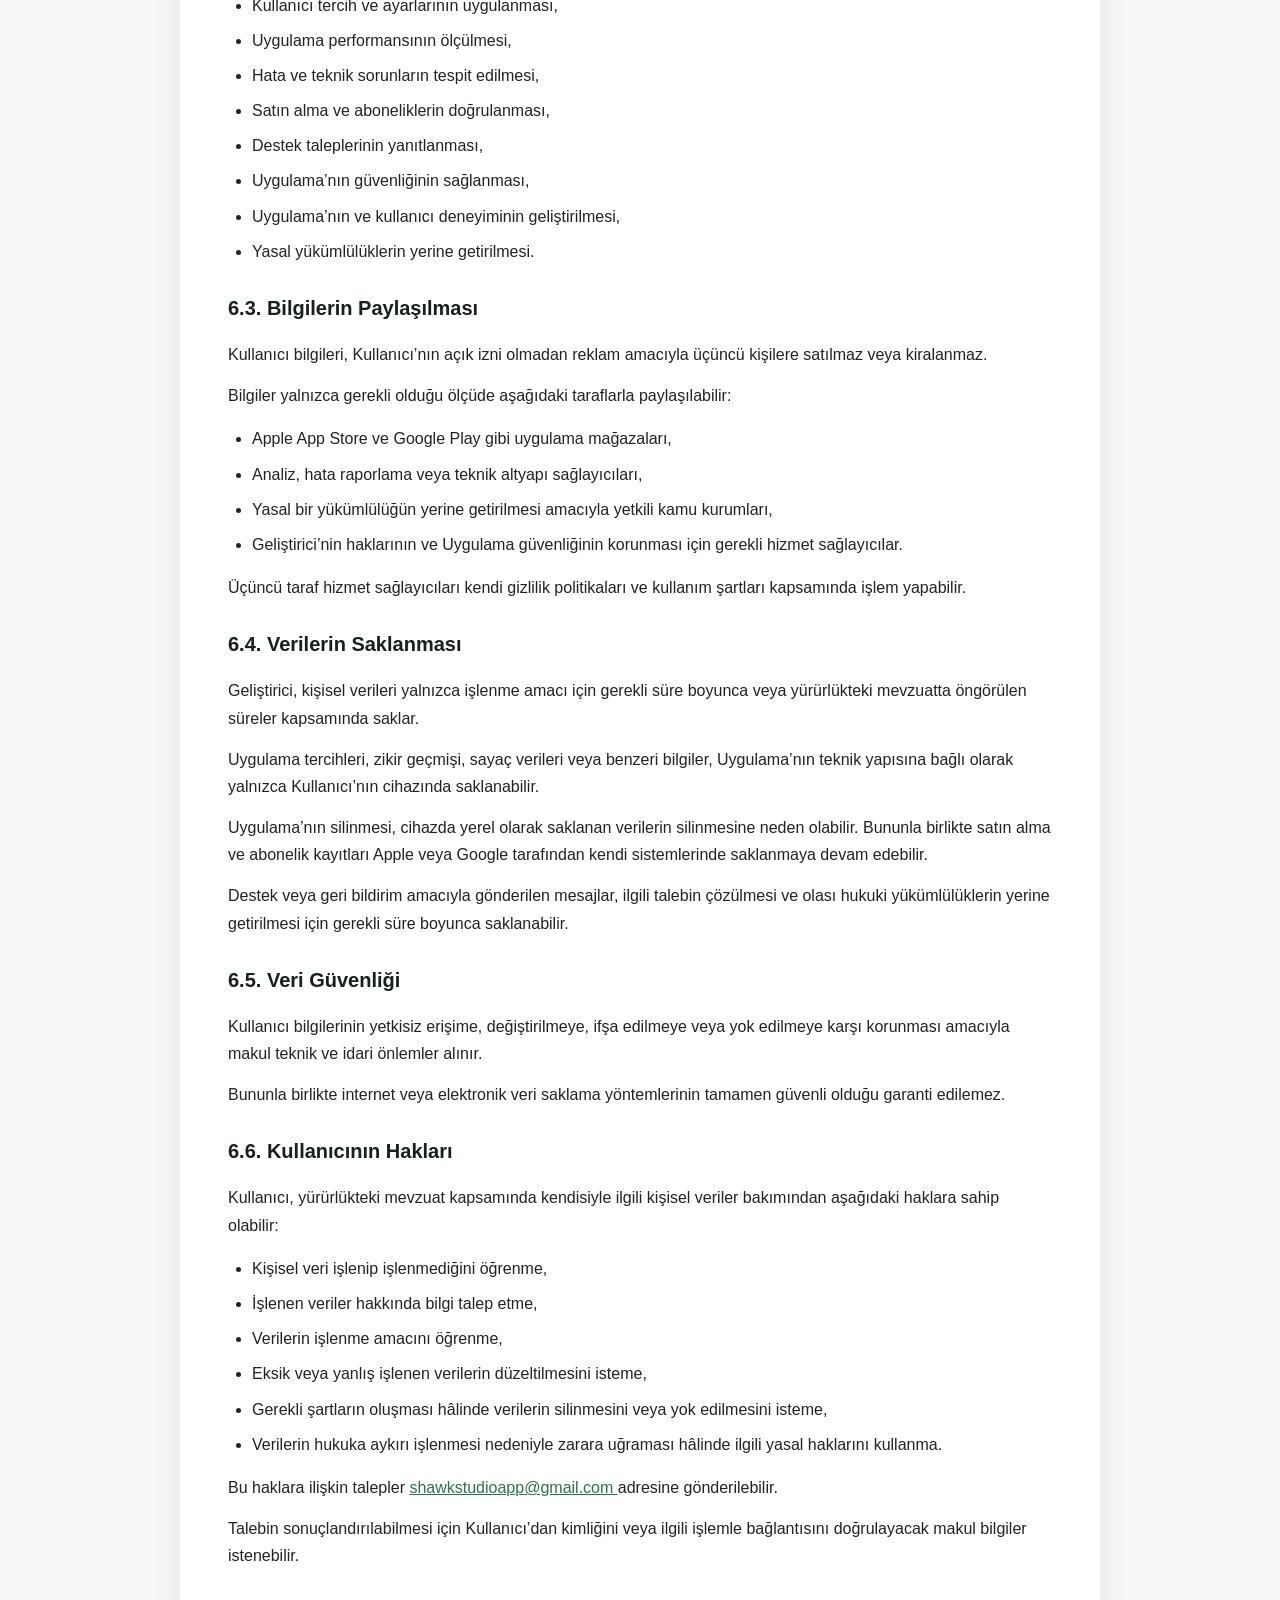
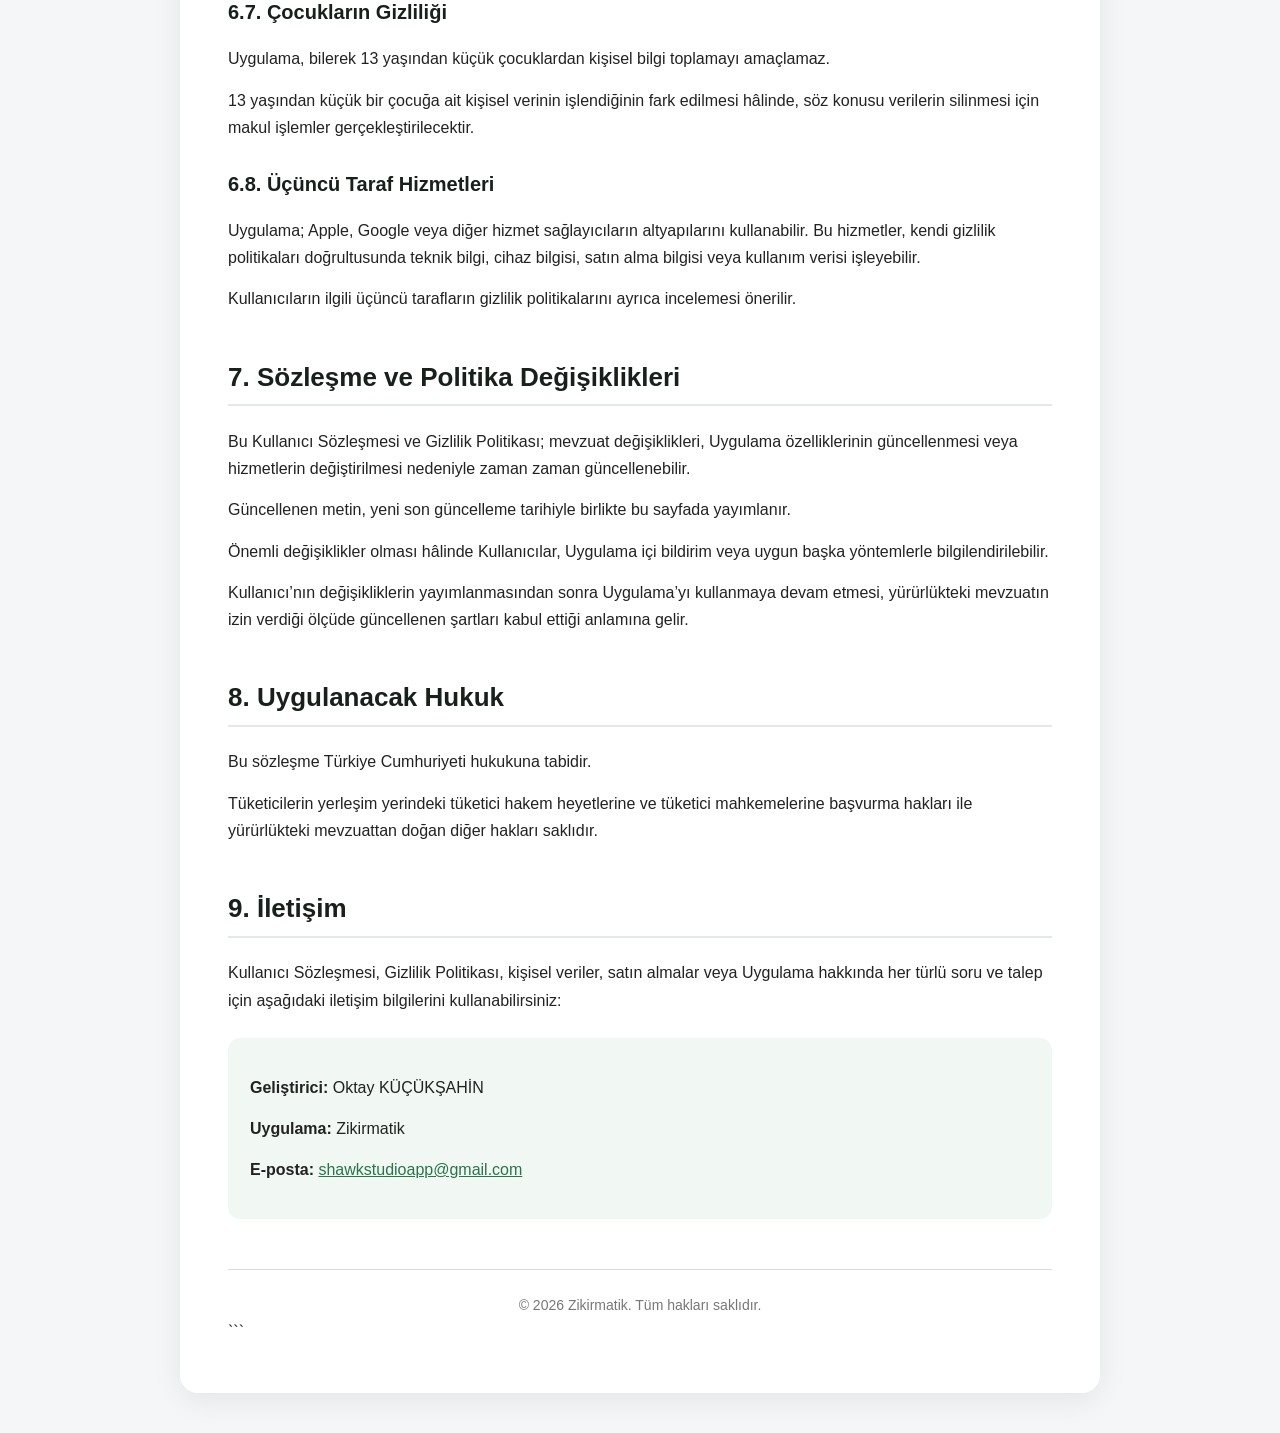
==== commit edb4cc1e: "Update index.html" ====
--- a/privacy/index.html
+++ b/privacy/index.html
@@ -1,288 +1,790 @@
 <!DOCTYPE html>
-<html>
+
+<html lang="tr">
 <head>
-    <title>Privacy Policy - OKTAY KUCUKSAHIN</title>
-    <meta charset="UTF-8">
-    <meta name="viewport" content="width=device-width, initial-scale=1.0">
+  <meta charset="UTF-8">
+  <meta name="viewport" content="width=device-width, initial-scale=1.0">
+
+  <title>Zikirmatik - Kullanıcı Sözleşmesi ve Gizlilik Politikası</title>
+
+<meta
+name="description"
+content="Zikirmatik uygulamasına ait Kullanıcı Sözleşmesi ve Gizlilik Politikası."
+
+>
+
+  <style>
+    * {
+      box-sizing: border-box;
+    }
+
+    html {
+      scroll-behavior: smooth;
+    }
+
+    body {
+      margin: 0;
+      background-color: #f5f6f7;
+      color: #222222;
+      font-family:
+        -apple-system,
+        BlinkMacSystemFont,
+        "Segoe UI",
+        Roboto,
+        Helvetica,
+        Arial,
+        sans-serif;
+      font-size: 16px;
+      line-height: 1.7;
+    }
+
+    .container {
+      width: min(100% - 32px, 920px);
+      margin: 40px auto;
+      padding: 48px;
+      background-color: #ffffff;
+      border-radius: 18px;
+      box-shadow: 0 8px 30px rgba(0, 0, 0, 0.07);
+    }
+
+    h1,
+    h2,
+    h3 {
+      color: #17201b;
+      line-height: 1.3;
+    }
+
+    h1 {
+      margin-top: 0;
+      margin-bottom: 10px;
+      font-size: 34px;
+      text-align: center;
+    }
+
+    h2 {
+      margin-top: 48px;
+      padding-bottom: 10px;
+      border-bottom: 2px solid #e5e9e6;
+      font-size: 26px;
+    }
+
+    h3 {
+      margin-top: 30px;
+      font-size: 20px;
+    }
+
+    p {
+      margin: 14px 0;
+    }
+
+    ul {
+      padding-left: 24px;
+    }
+
+    li {
+      margin-bottom: 8px;
+    }
+
+    a {
+      color: #28754a;
+      word-break: break-word;
+    }
+
+    .updated-date {
+      margin-bottom: 40px;
+      color: #666666;
+      text-align: center;
+    }
+
+    .intro {
+      padding: 20px;
+      background-color: #f1f7f3;
+      border-left: 4px solid #28754a;
+      border-radius: 10px;
+    }
+
+    .contact-box {
+      margin-top: 24px;
+      padding: 22px;
+      background-color: #f1f7f3;
+      border-radius: 12px;
+    }
+
+    footer {
+      margin-top: 50px;
+      padding-top: 24px;
+      border-top: 1px solid #dddddd;
+      color: #777777;
+      font-size: 14px;
+      text-align: center;
+    }
+
+    @media (prefers-color-scheme: dark) {
+      body {
+        background-color: #101411;
+        color: #e7e9e7;
+      }
+
+      .container {
+        background-color: #19201b;
+        box-shadow: none;
+      }
+
+      h1,
+      h2,
+      h3 {
+        color: #ffffff;
+      }
+
+      h2 {
+        border-bottom-color: #354039;
+      }
+
+      .updated-date {
+        color: #b8beb9;
+      }
+
+      .intro,
+      .contact-box {
+        background-color: #222c25;
+      }
+
+      a {
+        color: #74d69c;
+      }
+
+      footer {
+        color: #a8afa9;
+        border-top-color: #354039;
+      }
+    }
+
+    @media (max-width: 700px) {
+      .container {
+        width: 100%;
+        margin: 0;
+        padding: 28px 20px;
+        border-radius: 0;
+      }
+
+      h1 {
+        font-size: 28px;
+      }
+
+      h2 {
+        margin-top: 38px;
+        font-size: 23px;
+      }
+    }
+  </style>
+
 </head>
+
 <body>
-<h1>Privacy Policy - OKTAY KUCUKSAHIN</h1>
-<p>Last Updated: July 7, 2026</p>
-<p>At OKTAY KUCUKSAHIN, we are committed to protecting your privacy. This Privacy Policy explains how we collect, use, store, and protect your information when you use any mobile application published by us (each, an "App"). It applies to all our Apps, whether currently available or released in the future, including AI-powered image and video generation apps, AI-powered keyboard apps, and other AI-based productivity and entertainment tools. This Privacy Policy is part of our Terms of Use.</p>
-<p>Not all sections apply to every App: sections describing a specific feature type (such as photo processing or keyboard functionality) apply only to Apps that include that feature. Each App's features are described on its App Store product page.</p>
-<p>By downloading, installing, or using an App, you acknowledge that you have read, understood, and agree to this Privacy Policy.</p>
-<h2>1. INFORMATION WE COLLECT</h2>
-<h3>1.1 Information You Provide</h3>
-<ul>
-<li><strong>Account Information:</strong> When you create an account or use the App, we may collect your email address and other registration details.</li>
-<li><strong>Input Content:</strong> Text prompts, photos, videos, or other inputs you submit to generate AI-powered results. For Apps with keyboard functionality, Input Content means only the text you explicitly submit to an AI action (see Section 2A).</li>
-<li><strong>User Content:</strong> All content generated through the App, including AI-generated images, videos, and text.</li>
-<li><strong>Communication Data:</strong> When you contact us for support, we collect your email and message content.</li>
-</ul>
-<h3>1.2 Automatically Collected Information</h3>
-<ul>
-<li><strong>Device Information:</strong> Device type, operating system, unique device identifiers, and mobile network information.</li>
-<li><strong>Usage Data:</strong> Features you use, time spent on the App, interaction patterns, performance data, and generation count (number of images/videos generated or AI requests made).</li>
-<li><strong>App Activity:</strong> Crash reports, error logs, and diagnostic information.</li>
-</ul>
-<p><strong>App Tracking Transparency:</strong> Where an App requests permission through Apple's App Tracking Transparency framework, tracking occurs only if you grant permission. You can deny or withdraw this permission at any time in iOS Settings › Privacy &amp; Security › Tracking, and the App remains fully functional without it.</p>
-<h3>1.3 Usage and Generation Limits</h3>
-<p>To ensure fair usage and maintain service quality for all users, we track the number of AI generations and AI requests you make. AI features are subject to fair-use limits (which may include hourly, daily, weekly, or monthly caps). The limits applicable to each App, and whether they differ between free and premium plans, are displayed in the App, on its purchase screen, or on its App Store page. Where a periodic limit applies, it resets at the start of the applicable period (for example, monthly limits reset on the first day of each calendar month).</p>
-<h3>1.4 Payment and Subscription Information</h3>
-<ul>
-<li>Payment processing is handled securely by Apple App Store. We do not store your credit card or payment information.</li>
-<li>We receive transaction confirmations and subscription status from the App Store.</li>
-</ul>
-<h2>2. PHOTO AND VIDEO DATA &amp; AI PROCESSING</h2>
-<p>This section applies to Apps that allow you to upload photos or videos for AI processing.</p>
-<h3>2.1 How We Process Your Photos and Videos</h3>
-<p>When you upload photos or videos to the App for AI transformation:</p>
-<ul>
-<li>They are securely transmitted to our processing servers via encrypted connections.</li>
-<li>They are processed by AI models operated by our third-party AI service providers (see Section 4.1) to generate the transformations you request.</li>
-<li><strong>Automatic Deletion:</strong> All uploaded photos and videos are automatically and permanently deleted from our servers within 24 hours of upload.</li>
-<li>Generated content (Output Content) remains accessible to you until you delete it or terminate your account.</li>
-<li><strong>Usage Limits:</strong> Generations are subject to the fair-use limits described in Section 1.3.</li>
-</ul>
-<h3>2.2 Face Data &amp; Image Processing</h3>
-<p><strong>IMPORTANT: We do not collect, analyze, or store facial data or biometric identifiers.</strong></p>
-<p>All photos, including those that may contain faces, are processed solely to apply visual effects and AI-generated transformations (e.g., anime, cartoon, portrait, avatar, or fantasy styles).</p>
-<ul>
-<li><strong>No Facial Recognition:</strong> The App does not perform facial recognition, face mapping, or identity analysis.</li>
-<li><strong>No Biometric Data Collection:</strong> We do not create, infer, or retain any data that can identify or authenticate an individual based on facial features.</li>
-<li><strong>Artistic Rendering Only:</strong> The App's AI models process images exclusively for artistic rendering purposes and do not perform biometric analysis of any kind.</li>
-<li><strong>Temporary Processing:</strong> Photos are processed temporarily on secure servers and automatically deleted within 24 hours.</li>
-<li><strong>No Database Storage:</strong> We do not maintain any database of facial features, face templates, or biometric identifiers.</li>
-<li><strong>Third-Party Processing:</strong> Photos are processed by our third-party AI service providers (see Section 4.1), which operate under strict data processing agreements and do not retain your images after processing.</li>
-</ul>
-<p><strong>What We Do:</strong></p>
-<ul>
-<li>Apply artistic filters and style transfers to your photos</li>
-<li>Generate creative transformations (anime, cartoon, fantasy, portraits, avatars, etc.)</li>
-<li>Enhance images using AI algorithms</li>
-<li>Process images to deliver the visual effects you request</li>
-</ul>
-<p><strong>What We DO NOT Do:</strong></p>
-<ul>
-<li>Identify individuals from facial features</li>
-<li>Authenticate users based on face data</li>
-<li>Create biometric profiles or templates</li>
-<li>Match faces across different photos</li>
-<li>Analyze demographic characteristics from faces</li>
-<li>Store or retain any facial recognition data</li>
-<li>Share face data with third parties for identification purposes</li>
-</ul>
-<p><strong>Purpose of Processing:</strong> The App uses uploaded photos containing faces strictly for generating the AI results you request. No facial recognition, face mapping, or identity analysis is performed.</p>
-<h3>2.3 Data Security During Processing</h3>
-<ul>
-<li>All photos and videos are transmitted using industry-standard encryption (TLS/SSL).</li>
-<li>They are stored temporarily in secure, access-controlled storage during processing.</li>
-<li>We implement strict access controls to prevent unauthorized access to uploaded content.</li>
-<li><strong>No Sharing:</strong> We do not sell, rent, trade, or share your uploaded photos or videos with third parties for marketing or advertising purposes.</li>
-<li><strong>No Model Training:</strong> Uploaded photos and videos are never used to train AI models or for any purpose beyond generating your requested output.</li>
-</ul>
-<h2>2A. KEYBOARD DATA &amp; AI TEXT PROCESSING</h2>
-<p>This section applies to Apps that include a custom keyboard extension.</p>
-<h3>2A.1 No Keystroke Logging</h3>
-<p><strong>IMPORTANT: Our keyboards do not log, record, collect, store, or transmit your keystrokes.</strong></p>
-<ul>
-<li>Regular typing — keys, word suggestions, emoji, haptics — happens entirely on your device and requires no network connection.</li>
-<li>We do not maintain any record of what you type during normal typing, and nothing you type is sent anywhere automatically.</li>
-</ul>
-<h3>2A.2 When Text Is Transmitted</h3>
-<p>Text leaves your device <strong>only when you explicitly invoke an AI action</strong> (such as grammar correction, tone rewriting, translation, or Ask AI). At that moment:</p>
-<ul>
-<li>The relevant text from the active text field is transmitted over an encrypted connection (TLS/SSL) to our third-party AI service provider (see Section 4.1), through a secure proxy layer.</li>
-<li>The text is processed transiently, solely to generate the result you requested, and the result is returned to your keyboard.</li>
-<li>We do not store the submitted text on our servers.</li>
-<li>Under our providers' API data usage terms, content submitted via their APIs is <strong>not used to train their models</strong>.</li>
-<li>Your text is never used for advertising, profiling, or marketing purposes, and is never sold or shared with third parties beyond the processing described here.</li>
-</ul>
-<h3>2A.3 Full Access Permission</h3>
-<p>Apple requires custom keyboards to obtain the "Allow Full Access" permission before they can use the network. Our keyboards use Full Access solely to:</p>
-<ul>
-<li>Send the text you explicitly submit to AI actions to our AI service provider and return the result;</li>
-<li>Enable device features iOS restricts for keyboards without Full Access (such as haptic feedback);</li>
-<li>Share your settings and subscription status between the main App and the keyboard, locally on your device.</li>
-</ul>
-<p>Without Full Access, the keyboard continues to work for regular typing; only AI features and certain device features are unavailable.</p>
-<h3>2A.4 History (Stored on Your Device Only)</h3>
-<ul>
-<li>If the App offers a history feature and you enable it, AI results are stored <strong>locally on your device only</strong>, in the App's shared on-device storage.</li>
-<li>History is never uploaded to our servers and is not accessible to us.</li>
-<li>You can turn history off or clear it at any time from the keyboard or App settings, and it is removed when you delete the App.</li>
-</ul>
-<h3>2A.5 Secure Fields</h3>
-<p>iOS automatically disables custom keyboards in secure text fields (such as password fields). Our keyboards therefore cannot see or access anything you enter into such fields.</p>
-<h2>3. HOW WE USE YOUR INFORMATION</h2>
-<p>We use the collected information for the following purposes:</p>
-<h3>3.1 Service Provision</h3>
-<ul>
-<li>To provide and deliver the App's AI-powered generation services (images, videos, and text).</li>
-<li>To process your Input Content and generate Output Content according to your requests.</li>
-<li>To manage your account, subscriptions, and in-app purchases.</li>
-<li>To provide customer support and respond to your inquiries.</li>
-</ul>
-<h3>3.2 Service Improvement</h3>
-<ul>
-<li>To analyze usage patterns and improve the App's features and functionality.</li>
-<li>To monitor and analyze App performance, identify technical issues, and fix bugs.</li>
-<li>To develop new features and services.</li>
-<li>To conduct research and analytics (using aggregated, anonymized data only).</li>
-</ul>
-<h3>3.3 Communication</h3>
-<ul>
-<li>To send you important updates about the App, including changes to our Terms or Privacy Policy.</li>
-<li>To provide subscription renewal reminders and payment confirmations.</li>
-<li>To send promotional communications (only with your consent, where required by law).</li>
-</ul>
-<h3>3.4 Legal and Security</h3>
-<ul>
-<li>To detect, prevent, and address fraud, security issues, or technical problems.</li>
-<li>To enforce our Terms of Use and protect our rights and property.</li>
-<li>To comply with legal obligations and respond to lawful requests from authorities.</li>
-</ul>
-<h2>4. THIRD-PARTY SERVICES AND DATA SHARING</h2>
-<p>We use trusted third-party services to operate and improve our Apps. These services may have access to your information only to perform tasks on our behalf and are obligated to protect your data. The services used depend on the App. The providers named below are those currently used; we may replace or add providers from time to time, in which case any new provider will be subject to substantially similar data protection commitments and this Privacy Policy will be updated.</p>
-<h3>4.1 AI Processing</h3>
-<ul>
-<li><strong>Image and video generation:</strong> Photos and videos you upload in Apps with image/video generation features are currently processed through Replicate's API (including the Gemini AI model) and, for certain features, open-source models from Stability AI. Replicate processes content according to strict data processing agreements and does not retain uploaded content after processing is complete. Learn more at <a href="https://replicate.com/privacy">https://replicate.com/privacy</a></li>
-<li><strong>AI text features:</strong> Text you explicitly submit to AI actions in Apps with AI writing or keyboard features is currently processed by OpenAI's API, accessed through a secure proxy layer. Content submitted via OpenAI's API is not used to train OpenAI's models. Learn more at <a href="https://openai.com/policies/api-data-usage-policies">https://openai.com/policies/api-data-usage-policies</a></li>
-</ul>
-<h3>4.2 Payment Processing</h3>
-<ul>
-<li><strong>Apple App Store:</strong> All payment processing, subscription management, and transaction handling is performed by Apple. We do not have access to your payment card information. Apple's privacy practices are governed by their Privacy Policy.</li>
-</ul>
-<h3>4.3 Subscription Management</h3>
-<ul>
-<li><strong>RevenueCat:</strong> We use RevenueCat to manage in-app subscriptions, track subscription status, and handle subscription-related features. RevenueCat processes subscription data according to their Privacy Policy available at <a href="https://www.revenuecat.com/privacy">https://www.revenuecat.com/privacy</a></li>
-</ul>
-<h3>4.4 Analytics and Performance</h3>
-<ul>
-<li><strong>Firebase Analytics:</strong> We use Google Firebase to collect app usage statistics, crash reports, and performance data. This helps us improve the App's stability and user experience. Firebase collects anonymized usage data. Learn more at <a href="https://firebase.google.com/support/privacy">https://firebase.google.com/support/privacy</a></li>
-<li><strong>Firebase Crashlytics:</strong> We use Crashlytics to monitor app crashes and technical errors, helping us identify and fix issues quickly.</li>
-</ul>
-<p>Analytics run in the main App. In Apps that include a keyboard, the keyboard extension itself does not run analytics on your typing; as stated in Section 2A, keystrokes are never collected.</p>
-<h3>4.5 Other Third-Party Services</h3>
-<ul>
-<li><strong>Cloud Storage:</strong> We use secure cloud infrastructure providers to host the App's backend services and temporarily store data during processing.</li>
-</ul>
-<h3>4.6 Data Sharing Limitations</h3>
-<p><strong>We do not sell your personal information.</strong> We only share your information:</p>
-<ul>
-<li>With the third-party service providers listed above, solely for the purposes described.</li>
-<li>When required by law, legal process, or government request.</li>
-<li>To protect our rights, property, or safety, or that of our users or the public.</li>
-<li>In connection with a merger, acquisition, or sale of assets (users will be notified).</li>
-</ul>
-<h2>5. DATA RETENTION</h2>
-<h3>5.1 Uploaded Photos and Videos (Input Content)</h3>
-<ul>
-<li><strong>Automatic Deletion:</strong> All uploaded photos and videos are automatically and permanently deleted from our servers within 24 hours of upload.</li>
-<li><strong>No Long-Term Storage:</strong> We do not retain uploaded photos or videos beyond the 24-hour processing window under any circumstances.</li>
-</ul>
-<h3>5.2 Text Submitted to AI Actions</h3>
-<ul>
-<li>Text submitted to AI actions is processed transiently to generate your result and is not stored on our servers.</li>
-<li>In Apps with a history feature, AI results saved to history remain only on your device, under your control (see Section 2A.4).</li>
-</ul>
-<h3>5.3 Generated Content (Output Content)</h3>
-<ul>
-<li>AI-generated images and videos remain accessible in your account until you manually delete them or terminate your account.</li>
-<li>You can delete your generated content at any time through the App.</li>
-</ul>
-<h3>5.4 Account Data</h3>
-<ul>
-<li>Your account information and usage data are retained for as long as your account is active.</li>
-<li>Upon account deletion, we will delete or anonymize your personal information within 90 days, except where retention is required by law.</li>
-</ul>
-<h3>5.5 Legal Retention</h3>
-<ul>
-<li>Some information may be retained longer if required by law, for dispute resolution, or to enforce our agreements.</li>
-<li>Anonymized and aggregated data may be retained indefinitely for analytics and research purposes.</li>
-</ul>
-<h2>6. YOUR RIGHTS AND CHOICES</h2>
-<h3>6.1 Access and Control</h3>
-<ul>
-<li><strong>Access:</strong> You can access your personal information through your account settings.</li>
-<li><strong>Correction:</strong> You can update or correct your account information at any time.</li>
-<li><strong>Deletion:</strong> You can delete your generated content, uploaded content, or entire account through the App or by contacting us. In Apps with a history feature, you can clear your on-device history at any time.</li>
-<li><strong>Data Portability:</strong> You can request a copy of your data in a portable format.</li>
-</ul>
-<h3>6.2 Communication Preferences</h3>
-<ul>
-<li>You can opt out of promotional emails by following the unsubscribe link in any marketing email.</li>
-<li>You cannot opt out of service-related communications (e.g., subscription confirmations, security alerts).</li>
-</ul>
-<h3>6.3 Subscription Management</h3>
-<ul>
-<li>Manage or cancel your subscription through your Apple App Store account settings.</li>
-<li>Subscriptions auto-renew unless canceled at least 24 hours before the renewal date.</li>
-<li>Uninstalling the App does not cancel your subscription.</li>
-</ul>
-<h3>6.4 Your Legal Rights (GDPR/CCPA)</h3>
-<p>Depending on your location, you may have additional rights:</p>
-<ul>
-<li><strong>Right to Know:</strong> Request information about what personal data we collect and how we use it.</li>
-<li><strong>Right to Delete:</strong> Request deletion of your personal information (subject to legal exceptions).</li>
-<li><strong>Right to Object:</strong> Object to certain processing of your personal data.</li>
-<li><strong>Right to Restrict:</strong> Request that we limit how we use your data.</li>
-<li><strong>Right to Data Portability:</strong> Receive your data in a structured, machine-readable format.</li>
-<li><strong>Right to Withdraw Consent:</strong> Withdraw consent for data processing where consent was the legal basis.</li>
-</ul>
-<p>To exercise these rights, please contact us at <a href="mailto:oktaykucuksahin@icloud.com">oktaykucuksahin@icloud.com</a>. We will respond to your request within 30 days.</p>
-<h2>7. CHILDREN'S PRIVACY</h2>
-<p>The App is not intended for children under 13 years of age. We do not knowingly collect personal information from children under 13. If you are a parent or guardian and believe your child has provided us with personal information, please contact us immediately, and we will delete such information.</p>
-<p>Users between 13 and 17 years of age must have parental or guardian consent to use the App.</p>
-<p><strong>Feature-Specific Restriction:</strong> Certain features (including, where available, avatar creation or other features involving the processing of photos of real people) require users to be of legal age (18+). Any minor found using such a feature will have their access terminated.</p>
-<h2>8. DATA SECURITY</h2>
-<p>We take the security of your information seriously and implement appropriate technical and organizational measures to protect your data:</p>
-<ul>
-<li><strong>Encryption:</strong> All data transmitted between your device and our servers is encrypted using industry-standard TLS/SSL protocols.</li>
-<li><strong>Access Controls:</strong> We implement strict access controls and authentication mechanisms to prevent unauthorized access.</li>
-<li><strong>Secure Storage:</strong> Data is stored on secure servers with encryption at rest.</li>
-<li><strong>Regular Security Audits:</strong> We conduct regular security assessments and updates to address potential vulnerabilities.</li>
-<li><strong>Employee Training:</strong> Our team members are trained on data privacy and security best practices.</li>
-</ul>
-<p><strong>However, please note:</strong> No method of transmission over the Internet or electronic storage is 100% secure. While we strive to protect your personal information, we cannot guarantee absolute security. You use the App at your own risk.</p>
-<h2>9. INTERNATIONAL DATA TRANSFERS</h2>
-<p>The App's services and servers may be located in various countries around the world. By using the App, you consent to the transfer of your information to countries outside your country of residence, which may have different data protection laws.</p>
-<p>We ensure that any international data transfers comply with applicable data protection laws and that appropriate safeguards are in place to protect your information.</p>
-<h2>10. CALIFORNIA PRIVACY RIGHTS (CCPA)</h2>
-<p>If you are a California resident, you have specific rights under the California Consumer Privacy Act (CCPA):</p>
-<ul>
-<li><strong>Right to Know:</strong> You can request details about the personal information we have collected about you in the past 12 months.</li>
-<li><strong>Right to Delete:</strong> You can request that we delete your personal information.</li>
-<li><strong>Right to Opt-Out:</strong> We do not sell your personal information. If our practices change, we will update this policy and provide an opt-out mechanism.</li>
-<li><strong>Right to Non-Discrimination:</strong> We will not discriminate against you for exercising your CCPA rights.</li>
-</ul>
-<p>To exercise your CCPA rights, contact us at <a href="mailto:oktaykucuksahin@icloud.com">oktaykucuksahin@icloud.com</a>.</p>
-<h2>11. EUROPEAN PRIVACY RIGHTS (GDPR)</h2>
-<p>If you are located in the European Economic Area (EEA), United Kingdom, or Switzerland, you have rights under the General Data Protection Regulation (GDPR):</p>
-<ul>
-<li><strong>Legal Basis for Processing:</strong> We process your data based on: (a) your consent, (b) performance of a contract, (c) compliance with legal obligations, or (d) our legitimate interests.</li>
-<li><strong>Data Controller:</strong> OKTAY KUCUKSAHIN (contact: <a href="mailto:oktaykucuksahin@icloud.com">oktaykucuksahin@icloud.com</a>) is the data controller for your personal information.</li>
-<li><strong>Your Rights:</strong> Access, rectification, erasure, restriction of processing, data portability, objection, and withdrawal of consent.</li>
-<li><strong>Complaints:</strong> You have the right to lodge a complaint with your local data protection authority.</li>
-</ul>
-<h2>12. CHANGES TO THIS PRIVACY POLICY</h2>
-<p>We may update this Privacy Policy from time to time to reflect changes in our practices, technologies, service providers, legal requirements, or for other operational reasons.</p>
-<p>When we make changes:</p>
-<ul>
-<li>We will update the "Last Updated" date at the top of this Privacy Policy.</li>
-<li>For material changes, we will notify you through the App or via email (if you have provided your email address).</li>
-<li>Your continued use of the App after any changes indicates your acceptance of the updated Privacy Policy.</li>
-</ul>
-<p>We encourage you to review this Privacy Policy periodically to stay informed about how we protect your information.</p>
-<h2>13. CONTACT US</h2>
-<p>If you have any questions, concerns, or requests regarding this Privacy Policy or our data practices, please contact us:</p>
-<p>
-<strong>Data Controller:</strong> OKTAY KUCUKSAHIN<br>
-<strong>Email:</strong> <a href="mailto:oktaykucuksahin@icloud.com">oktaykucuksahin@icloud.com</a><br>
-<strong>Support Form:</strong> <a href="https://oktaykucuksahin.github.io/resume/">https://oktaykucuksahin.github.io/resume/</a>
-</p>
-<p>We will respond to your inquiry within a reasonable timeframe, typically within 30 days.</p>
-<hr>
-<p><em>By using Oktay KUCUKSAHIN applications, you acknowledge that you have read, understood, and agree to this Privacy Policy.</em></p>
+  <main class="container">
+    <h1>Zikirmatik Kullanıcı Sözleşmesi ve Gizlilik Politikası</h1>
+
+```
+<p class="updated-date">
+  <strong>Son güncelleme tarihi:</strong> 13 Temmuz 2026
+</p>
+
+<div class="intro">
+  <p>
+    Bu Kullanıcı Sözleşmesi ve Gizlilik Politikası; Zikirmatik mobil
+    uygulamasını (“Uygulama”) indiren veya kullanan kullanıcı (“Kullanıcı”)
+    ile uygulamanın geliştiricisi Oktay KÜÇÜKŞAHİN (“Geliştirici”)
+    arasındaki kullanım şartlarını, tarafların hak ve yükümlülüklerini ve
+    kişisel verilerin işlenmesine ilişkin esasları düzenlemektedir.
+  </p>
+
+  <p>
+    Kullanıcı, Uygulama’yı indirerek, Uygulama’ya erişerek veya Uygulama’yı
+    kullanarak bu metinde belirtilen şartları okuduğunu ve kabul ettiğini
+    beyan eder. Bu şartları kabul etmeyen kullanıcıların Uygulama’yı
+    kullanmaması gerekir.
+  </p>
+</div>
+
+<h2>1. Kullanıcı Sözleşmesi</h2>
+
+<h3>1.1. Uygulamanın Amacı ve Kapsamı</h3>
+
+<p>
+  Zikirmatik; kullanıcılara zikir sayacı, dualar, esmalar, salavatlar, dini
+  bilgiler, namaz sonrası zikirler, ezan ve namaz vakitleri ile benzeri dini
+  içerik ve yardımcı özellikler sunabilir.
+</p>
+
+<p>
+  Uygulama içerisinde sunulan dini bilgiler ve diğer içerikler genel
+  bilgilendirme amacı taşımaktadır. İçeriklerin doğruluğu ve güncelliği için
+  makul ölçüde özen gösterilmekle birlikte içeriklerin hatasız, eksiksiz
+  veya her kullanıcı için uygun olduğu garanti edilmez.
+</p>
+
+<p>
+  Kullanıcı, dini veya kişisel açıdan önem taşıyan konularda gerektiğinde
+  güvenilir kaynaklara ve alanında yetkin kişilere danışması gerektiğini
+  kabul eder.
+</p>
+
+<h3>1.2. Kullanım Hakkı</h3>
+
+<p>
+  Uygulama, Kullanıcı’ya kişisel ve ticari olmayan amaçlarla kullanılmak
+  üzere sınırlı, devredilemez ve münhasır olmayan bir kullanım hakkı sağlar.
+</p>
+
+<p>Kullanıcı:</p>
+
+<ul>
+  <li>Uygulama’yı hukuka aykırı amaçlarla kullanamaz.</li>
+  <li>
+    Uygulama’nın işleyişini bozacak veya güvenliğini tehlikeye atacak
+    girişimlerde bulunamaz.
+  </li>
+  <li>
+    Uygulama’nın kaynak kodunu çözmeye, kopyalamaya, değiştirmeye veya
+    yetkisiz biçimde dağıtmaya çalışamaz.
+  </li>
+  <li>
+    Uygulama içerisindeki metinleri, tasarımları, görselleri ve diğer
+    içerikleri izin almadan ticari amaçlarla kullanamaz.
+  </li>
+</ul>
+
+<h3>1.3. Hizmetin Sürekliliği</h3>
+
+<p>
+  Geliştirici, Uygulama’nın kesintisiz, hatasız veya her cihazla tamamen
+  uyumlu çalışacağını garanti etmez.
+</p>
+
+<p>
+  Aşağıdaki nedenlerle meydana gelebilecek kesinti, gecikme veya
+  aksaklıklardan Geliştirici’nin sorumluluğu bulunmayabilir:
+</p>
+
+<ul>
+  <li>İnternet veya mobil bağlantı sorunları,</li>
+  <li>Apple App Store veya Google Play hizmetlerindeki kesintiler,</li>
+  <li>Üçüncü taraf servis sağlayıcılarından kaynaklanan sorunlar,</li>
+  <li>Cihaz veya işletim sistemi uyumsuzlukları,</li>
+  <li>Bakım ve güncelleme çalışmaları,</li>
+  <li>Mücbir sebepler,</li>
+  <li>
+    Geliştirici’nin makul kontrolü dışında gerçekleşen diğer durumlar.
+  </li>
+</ul>
+
+<p>
+  Geliştirici, Uygulama’nın tamamını veya belirli özelliklerini güncelleme,
+  değiştirme, geçici olarak durdurma ya da sonlandırma hakkını saklı tutar.
+</p>
+
+<h3>1.4. İnternet Bağlantısı ve Cihaz Gereksinimleri</h3>
+
+<p>
+  Uygulama’nın bazı özellikleri internet bağlantısı gerektirebilir. İnternet
+  kullanımından doğabilecek mobil veri, Wi-Fi veya diğer bağlantı ücretleri
+  Kullanıcı’ya aittir.
+</p>
+
+<p>
+  Uygulama’nın kullanılabilmesi için Kullanıcı’nın cihazının gerekli işletim
+  sistemi ve teknik koşulları karşılaması gerekebilir.
+</p>
+
+<h3>1.5. Bildirimler</h3>
+
+<p>
+  Kullanıcı’nın cihaz ayarlarından izin vermesi hâlinde Uygulama aşağıdaki
+  konularda bildirimler gönderebilir:
+</p>
+
+<ul>
+  <li>Zikir hatırlatmaları,</li>
+  <li>Namaz vakti bildirimleri,</li>
+  <li>Uygulama güncellemeleri,</li>
+  <li>Yeni özellik ve içerik duyuruları.</li>
+</ul>
+
+<p>
+  Kullanıcı, cihazının bildirim ayarları üzerinden bu bildirimleri istediği
+  zaman kapatabilir.
+</p>
+
+<h3>1.6. Yaş Sınırı</h3>
+
+<p>
+  Uygulama’yı kullanabilmek için Kullanıcı’nın en az 13 yaşında olması
+  gerekir.
+</p>
+
+<p>
+  13 yaşından küçük kişiler Uygulama’yı kullanmamalıdır. 13 yaşından büyük
+  ancak 18 yaşından küçük kullanıcıların Uygulama’yı veli veya yasal
+  vasilerinin bilgisi ve onayıyla kullandığı kabul edilir.
+</p>
+
+<p>
+  Yerel mevzuatın daha yüksek bir yaş sınırı öngördüğü durumlarda ilgili yaş
+  sınırı uygulanır.
+</p>
+
+<h2>2. Ücretli Hizmetler ve Abonelikler</h2>
+
+<h3>2.1. Uygulama İçi Satın Almalar</h3>
+
+<p>
+  Uygulama, ücretsiz özelliklerin yanında tek seferlik satın alımlar, aylık
+  veya yıllık abonelikler ve diğer ücretli özellikler sunabilir.
+</p>
+
+<p>
+  Satın alma işlemi tamamlanmadan önce Kullanıcı’ya ilgili ürünün veya
+  aboneliğin fiyatı gösterilir ve Kullanıcı’dan mağaza üzerinden onay alınır.
+</p>
+
+<p>
+  Uygulama içi satın almalar, Kullanıcı’nın kullandığı platforma bağlı
+  olarak Apple App Store veya Google Play ödeme sistemi üzerinden
+  gerçekleştirilir.
+</p>
+
+<p>
+  Geliştirici, Kullanıcı’nın banka kartı veya kredi kartı bilgilerini
+  doğrudan görmez ya da saklamaz.
+</p>
+
+<h3>2.2. Aboneliklerin Yenilenmesi</h3>
+
+<p>
+  Otomatik yenilenen bir abonelik satın alınması hâlinde abonelik, Kullanıcı
+  tarafından iptal edilmediği sürece seçilen abonelik dönemi sonunda
+  otomatik olarak yenilenebilir.
+</p>
+
+<p>
+  Yenileme ücreti, mağaza hesabına bağlı ödeme yönteminden ilgili mağazanın
+  şartlarına göre tahsil edilir.
+</p>
+
+<p>
+  Kullanıcı, aboneliğini Apple App Store veya Google Play hesabındaki
+  abonelik yönetimi bölümünden görüntüleyebilir, değiştirebilir veya iptal
+  edebilir.
+</p>
+
+<p>
+  Uygulama’nın cihazdan silinmesi, aktif aboneliği otomatik olarak iptal
+  etmez.
+</p>
+
+<h3>2.3. Fiyat Değişiklikleri</h3>
+
+<p>
+  Ücretli hizmetlerin, paketlerin ve aboneliklerin fiyatları zaman içerisinde
+  değiştirilebilir.
+</p>
+
+<p>
+  Mevcut abonelikleri etkileyen fiyat değişiklikleri, Apple App Store veya
+  Google Play tarafından belirlenen kurallar ve yürürlükteki mevzuat
+  doğrultusunda uygulanır.
+</p>
+
+<h3>2.4. İptal ve İade</h3>
+
+<p>
+  Satın alma, abonelik iptali ve para iadesi işlemleri, satın alımın
+  gerçekleştirildiği Apple App Store veya Google Play’in yürürlükteki hüküm
+  ve koşullarına tabidir.
+</p>
+
+<p>
+  İade talepleri ilgili mağaza üzerinden değerlendirilebilir. Kullanıcı’nın
+  yürürlükteki tüketici mevzuatından doğan hakları saklıdır.
+</p>
+
+<p>
+  Aboneliğin iptal edilmesi durumunda Kullanıcı, mağaza tarafından aksi
+  belirtilmedikçe mevcut fatura dönemi sona erene kadar ücretli
+  özelliklerden yararlanmaya devam edebilir.
+</p>
+
+<h2>3. Kampanyalar ve Özel Teklifler</h2>
+
+<p>
+  Geliştirici, zaman zaman Uygulama içerisinde indirimler, deneme süreleri,
+  üyelik fırsatları veya diğer özel teklifler sunabilir.
+</p>
+
+<p>
+  Her kampanyanın süresi, kapsamı, katılım şartları ve uygulanacak fiyatları
+  ilgili kampanya ekranında belirtilir.
+</p>
+
+<p>Geliştirici aşağıdaki hakları saklı tutar:</p>
+
+<ul>
+  <li>Kampanyaların kapsamını değiştirme,</li>
+  <li>Kampanyaları belirli kullanıcılarla veya bölgelerle sınırlandırma,</li>
+  <li>Kampanyaları uzatma veya erken sonlandırma,</li>
+  <li>Kampanyaların başka tekliflerle birleştirilmesini sınırlandırma.</li>
+</ul>
+
+<p>
+  Bu işlemler yürürlükteki mevzuata ve mağaza kurallarına uygun şekilde
+  gerçekleştirilir.
+</p>
+
+<h2>4. Fikri Mülkiyet Hakları</h2>
+
+<p>
+  Uygulama’nın tasarımı, yazılımı, logosu, adı, görsel unsurları, özgün
+  metinleri ve diğer içerikleri üzerindeki fikri mülkiyet hakları
+  Geliştirici’ye veya ilgili hak sahiplerine aittir.
+</p>
+
+<p>
+  Uygulama’da yer alan ve kamuya açık kaynaklardan alınan dini metinler,
+  dualar veya benzeri içerikler üzerindeki haklar ilgili kaynaklara ve
+  yürürlükteki mevzuata tabidir.
+</p>
+
+<p>
+  Kullanıcı’ya yalnızca bu sözleşmede belirtilen sınırlı kullanım hakkı
+  tanınmaktadır. Uygulama’nın kullanılması, Kullanıcı’ya herhangi bir fikri
+  mülkiyet hakkının devredildiği anlamına gelmez.
+</p>
+
+<h2>5. Sorumluluğun Sınırlandırılması</h2>
+
+<p>
+  Uygulama ve Uygulama içerisindeki içerikler mevcut hâliyle sunulmaktadır.
+</p>
+
+<p>
+  Geliştirici, yürürlükteki mevzuatın izin verdiği ölçüde aşağıdaki
+  durumlardan kaynaklanabilecek dolaylı zararlardan sorumlu tutulamaz:
+</p>
+
+<ul>
+  <li>Uygulama’nın kullanılması veya kullanılamaması,</li>
+  <li>İnternet bağlantısı sorunları,</li>
+  <li>Cihaz arızaları veya veri kayıpları,</li>
+  <li>Üçüncü taraf hizmetlerindeki kesintiler,</li>
+  <li>
+    Kullanıcı’nın Uygulama içerisindeki bilgilere dayanarak gerçekleştirdiği
+    işlemler.
+  </li>
+</ul>
+
+<p>
+  Bu bölümdeki hiçbir hüküm, Kullanıcı’nın yürürlükteki tüketici
+  mevzuatından doğan ve sözleşmeyle sınırlandırılamayan haklarını ortadan
+  kaldırmaz.
+</p>
+
+<h2>6. Gizlilik Politikası</h2>
+
+<h3>6.1. Toplanan veya İşlenen Bilgiler</h3>
+
+<p>
+  Zikirmatik, temel özelliklerinin kullanılabilmesi için Kullanıcı’dan
+  zorunlu bir üyelik oluşturmasını istemeyebilir ve isim, yaş veya e-posta
+  adresi gibi bilgileri doğrudan talep etmeyebilir.
+</p>
+
+<p>
+  Ancak Kullanıcı’nın kullandığı özelliklere ve verdiği izinlere bağlı
+  olarak aşağıdaki bilgi kategorileri işlenebilir.
+</p>
+
+<h3>Konum Bilgisi</h3>
+
+<p>
+  Namaz ve ezan vakitlerinin Kullanıcı’nın bulunduğu bölgeye göre
+  gösterilebilmesi amacıyla yaklaşık veya kesin konum bilgisi talep
+  edilebilir.
+</p>
+
+<p>
+  Konum izni yalnızca Kullanıcı’nın onayıyla alınır. Kullanıcı, konum
+  erişimini cihaz ayarlarından istediği zaman kapatabilir ve mevcut olması
+  hâlinde şehir veya bölge bilgisini manuel olarak seçebilir.
+</p>
+
+<h3>Uygulama Kullanım ve Teknik Verileri</h3>
+
+<p>
+  Uygulama’nın performansının ölçülmesi, hataların tespit edilmesi ve
+  kullanıcı deneyiminin geliştirilmesi amacıyla aşağıdaki türde teknik veya
+  istatistiksel veriler işlenebilir:
+</p>
+
+<ul>
+  <li>Kullanılan cihaz ve işletim sistemi türü,</li>
+  <li>Uygulama sürümü,</li>
+  <li>Uygulama içerisindeki genel kullanım hareketleri,</li>
+  <li>Çökme ve hata kayıtları,</li>
+  <li>Oturum ve performans bilgileri,</li>
+  <li>Yaklaşık bölge veya dil bilgisi.</li>
+</ul>
+
+<p>
+  Bu bilgiler mümkün olduğu ölçüde anonim veya kullanıcıyı doğrudan
+  tanımlamayacak şekilde işlenir.
+</p>
+
+<h3>Satın Alma ve Abonelik Bilgileri</h3>
+
+<p>
+  Kullanıcı’nın satın aldığı ürünün veya aboneliğin geçerli olup olmadığının
+  kontrolü amacıyla Apple App Store veya Google Play tarafından sağlanan
+  satın alma durumu, ürün kimliği ve abonelik geçerlilik bilgileri
+  işlenebilir.
+</p>
+
+<p>
+  Kredi kartı, banka kartı veya ödeme hesabı bilgileri doğrudan Geliştirici
+  tarafından alınmaz ve saklanmaz.
+</p>
+
+<h3>Kullanıcı Tarafından Gönderilen Bilgiler</h3>
+
+<p>
+  Kullanıcı’nın destek veya geri bildirim amacıyla e-posta ya da sosyal
+  medya üzerinden iletişim kurması durumunda aşağıdaki bilgiler işlenebilir:
+</p>
+
+<ul>
+  <li>Ad ve soyadı,</li>
+  <li>E-posta adresi,</li>
+  <li>Sosyal medya kullanıcı adı,</li>
+  <li>Mesaj içeriği,</li>
+  <li>
+    Kullanıcı’nın gönüllü olarak gönderdiği ekran görüntüleri ve teknik
+    bilgiler.
+  </li>
+</ul>
+
+<p>
+  Bu bilgiler yalnızca talebin yanıtlanması, teknik sorunun çözülmesi ve
+  hizmetin geliştirilmesi amacıyla kullanılır.
+</p>
+
+<h3>6.2. Bilgilerin Kullanım Amaçları</h3>
+
+<p>
+  Toplanan veya işlenen bilgiler aşağıdaki amaçlarla kullanılabilir:
+</p>
+
+<ul>
+  <li>Uygulama özelliklerinin sunulması,</li>
+  <li>Namaz ve ezan vakitlerinin ilgili bölgeye göre gösterilmesi,</li>
+  <li>Kullanıcı tercih ve ayarlarının uygulanması,</li>
+  <li>Uygulama performansının ölçülmesi,</li>
+  <li>Hata ve teknik sorunların tespit edilmesi,</li>
+  <li>Satın alma ve aboneliklerin doğrulanması,</li>
+  <li>Destek taleplerinin yanıtlanması,</li>
+  <li>Uygulama’nın güvenliğinin sağlanması,</li>
+  <li>Uygulama’nın ve kullanıcı deneyiminin geliştirilmesi,</li>
+  <li>Yasal yükümlülüklerin yerine getirilmesi.</li>
+</ul>
+
+<h3>6.3. Bilgilerin Paylaşılması</h3>
+
+<p>
+  Kullanıcı bilgileri, Kullanıcı’nın açık izni olmadan reklam amacıyla
+  üçüncü kişilere satılmaz veya kiralanmaz.
+</p>
+
+<p>
+  Bilgiler yalnızca gerekli olduğu ölçüde aşağıdaki taraflarla
+  paylaşılabilir:
+</p>
+
+<ul>
+  <li>Apple App Store ve Google Play gibi uygulama mağazaları,</li>
+  <li>Analiz, hata raporlama veya teknik altyapı sağlayıcıları,</li>
+  <li>
+    Yasal bir yükümlülüğün yerine getirilmesi amacıyla yetkili kamu
+    kurumları,
+  </li>
+  <li>
+    Geliştirici’nin haklarının ve Uygulama güvenliğinin korunması için
+    gerekli hizmet sağlayıcılar.
+  </li>
+</ul>
+
+<p>
+  Üçüncü taraf hizmet sağlayıcıları kendi gizlilik politikaları ve kullanım
+  şartları kapsamında işlem yapabilir.
+</p>
+
+<h3>6.4. Verilerin Saklanması</h3>
+
+<p>
+  Geliştirici, kişisel verileri yalnızca işlenme amacı için gerekli süre
+  boyunca veya yürürlükteki mevzuatta öngörülen süreler kapsamında saklar.
+</p>
+
+<p>
+  Uygulama tercihleri, zikir geçmişi, sayaç verileri veya benzeri bilgiler,
+  Uygulama’nın teknik yapısına bağlı olarak yalnızca Kullanıcı’nın cihazında
+  saklanabilir.
+</p>
+
+<p>
+  Uygulama’nın silinmesi, cihazda yerel olarak saklanan verilerin silinmesine
+  neden olabilir. Bununla birlikte satın alma ve abonelik kayıtları Apple
+  veya Google tarafından kendi sistemlerinde saklanmaya devam edebilir.
+</p>
+
+<p>
+  Destek veya geri bildirim amacıyla gönderilen mesajlar, ilgili talebin
+  çözülmesi ve olası hukuki yükümlülüklerin yerine getirilmesi için gerekli
+  süre boyunca saklanabilir.
+</p>
+
+<h3>6.5. Veri Güvenliği</h3>
+
+<p>
+  Kullanıcı bilgilerinin yetkisiz erişime, değiştirilmeye, ifşa edilmeye
+  veya yok edilmeye karşı korunması amacıyla makul teknik ve idari önlemler
+  alınır.
+</p>
+
+<p>
+  Bununla birlikte internet veya elektronik veri saklama yöntemlerinin
+  tamamen güvenli olduğu garanti edilemez.
+</p>
+
+<h3>6.6. Kullanıcının Hakları</h3>
+
+<p>
+  Kullanıcı, yürürlükteki mevzuat kapsamında kendisiyle ilgili kişisel
+  veriler bakımından aşağıdaki haklara sahip olabilir:
+</p>
+
+<ul>
+  <li>Kişisel veri işlenip işlenmediğini öğrenme,</li>
+  <li>İşlenen veriler hakkında bilgi talep etme,</li>
+  <li>Verilerin işlenme amacını öğrenme,</li>
+  <li>Eksik veya yanlış işlenen verilerin düzeltilmesini isteme,</li>
+  <li>
+    Gerekli şartların oluşması hâlinde verilerin silinmesini veya yok
+    edilmesini isteme,
+  </li>
+  <li>
+    Verilerin hukuka aykırı işlenmesi nedeniyle zarara uğraması hâlinde
+    ilgili yasal haklarını kullanma.
+  </li>
+</ul>
+
+<p>
+  Bu haklara ilişkin talepler
+  <a href="mailto:shawkstudioapp@gmail.com">
+    shawkstudioapp@gmail.com
+  </a>
+  adresine gönderilebilir.
+</p>
+
+<p>
+  Talebin sonuçlandırılabilmesi için Kullanıcı’dan kimliğini veya ilgili
+  işlemle bağlantısını doğrulayacak makul bilgiler istenebilir.
+</p>
+
+<h3>6.7. Çocukların Gizliliği</h3>
+
+<p>
+  Uygulama, bilerek 13 yaşından küçük çocuklardan kişisel bilgi toplamayı
+  amaçlamaz.
+</p>
+
+<p>
+  13 yaşından küçük bir çocuğa ait kişisel verinin işlendiğinin fark
+  edilmesi hâlinde, söz konusu verilerin silinmesi için makul işlemler
+  gerçekleştirilecektir.
+</p>
+
+<h3>6.8. Üçüncü Taraf Hizmetleri</h3>
+
+<p>
+  Uygulama; Apple, Google veya diğer hizmet sağlayıcıların altyapılarını
+  kullanabilir. Bu hizmetler, kendi gizlilik politikaları doğrultusunda
+  teknik bilgi, cihaz bilgisi, satın alma bilgisi veya kullanım verisi
+  işleyebilir.
+</p>
+
+<p>
+  Kullanıcıların ilgili üçüncü tarafların gizlilik politikalarını ayrıca
+  incelemesi önerilir.
+</p>
+
+<h2>7. Sözleşme ve Politika Değişiklikleri</h2>
+
+<p>
+  Bu Kullanıcı Sözleşmesi ve Gizlilik Politikası; mevzuat değişiklikleri,
+  Uygulama özelliklerinin güncellenmesi veya hizmetlerin değiştirilmesi
+  nedeniyle zaman zaman güncellenebilir.
+</p>
+
+<p>
+  Güncellenen metin, yeni son güncelleme tarihiyle birlikte bu sayfada
+  yayımlanır.
+</p>
+
+<p>
+  Önemli değişiklikler olması hâlinde Kullanıcılar, Uygulama içi bildirim
+  veya uygun başka yöntemlerle bilgilendirilebilir.
+</p>
+
+<p>
+  Kullanıcı’nın değişikliklerin yayımlanmasından sonra Uygulama’yı
+  kullanmaya devam etmesi, yürürlükteki mevzuatın izin verdiği ölçüde
+  güncellenen şartları kabul ettiği anlamına gelir.
+</p>
+
+<h2>8. Uygulanacak Hukuk</h2>
+
+<p>
+  Bu sözleşme Türkiye Cumhuriyeti hukukuna tabidir.
+</p>
+
+<p>
+  Tüketicilerin yerleşim yerindeki tüketici hakem heyetlerine ve tüketici
+  mahkemelerine başvurma hakları ile yürürlükteki mevzuattan doğan diğer
+  hakları saklıdır.
+</p>
+
+<h2>9. İletişim</h2>
+
+<p>
+  Kullanıcı Sözleşmesi, Gizlilik Politikası, kişisel veriler, satın almalar
+  veya Uygulama hakkında her türlü soru ve talep için aşağıdaki iletişim
+  bilgilerini kullanabilirsiniz:
+</p>
+
+<div class="contact-box">
+  <p><strong>Geliştirici:</strong> Oktay KÜÇÜKŞAHİN</p>
+  <p><strong>Uygulama:</strong> Zikirmatik</p>
+  <p>
+    <strong>E-posta:</strong>
+    <a href="mailto:shawkstudioapp@gmail.com">
+      shawkstudioapp@gmail.com
+    </a>
+  </p>
+</div>
+
+<footer>
+  © 2026 Zikirmatik. Tüm hakları saklıdır.
+</footer>
+```
+
+  </main>
 </body>
 </html>
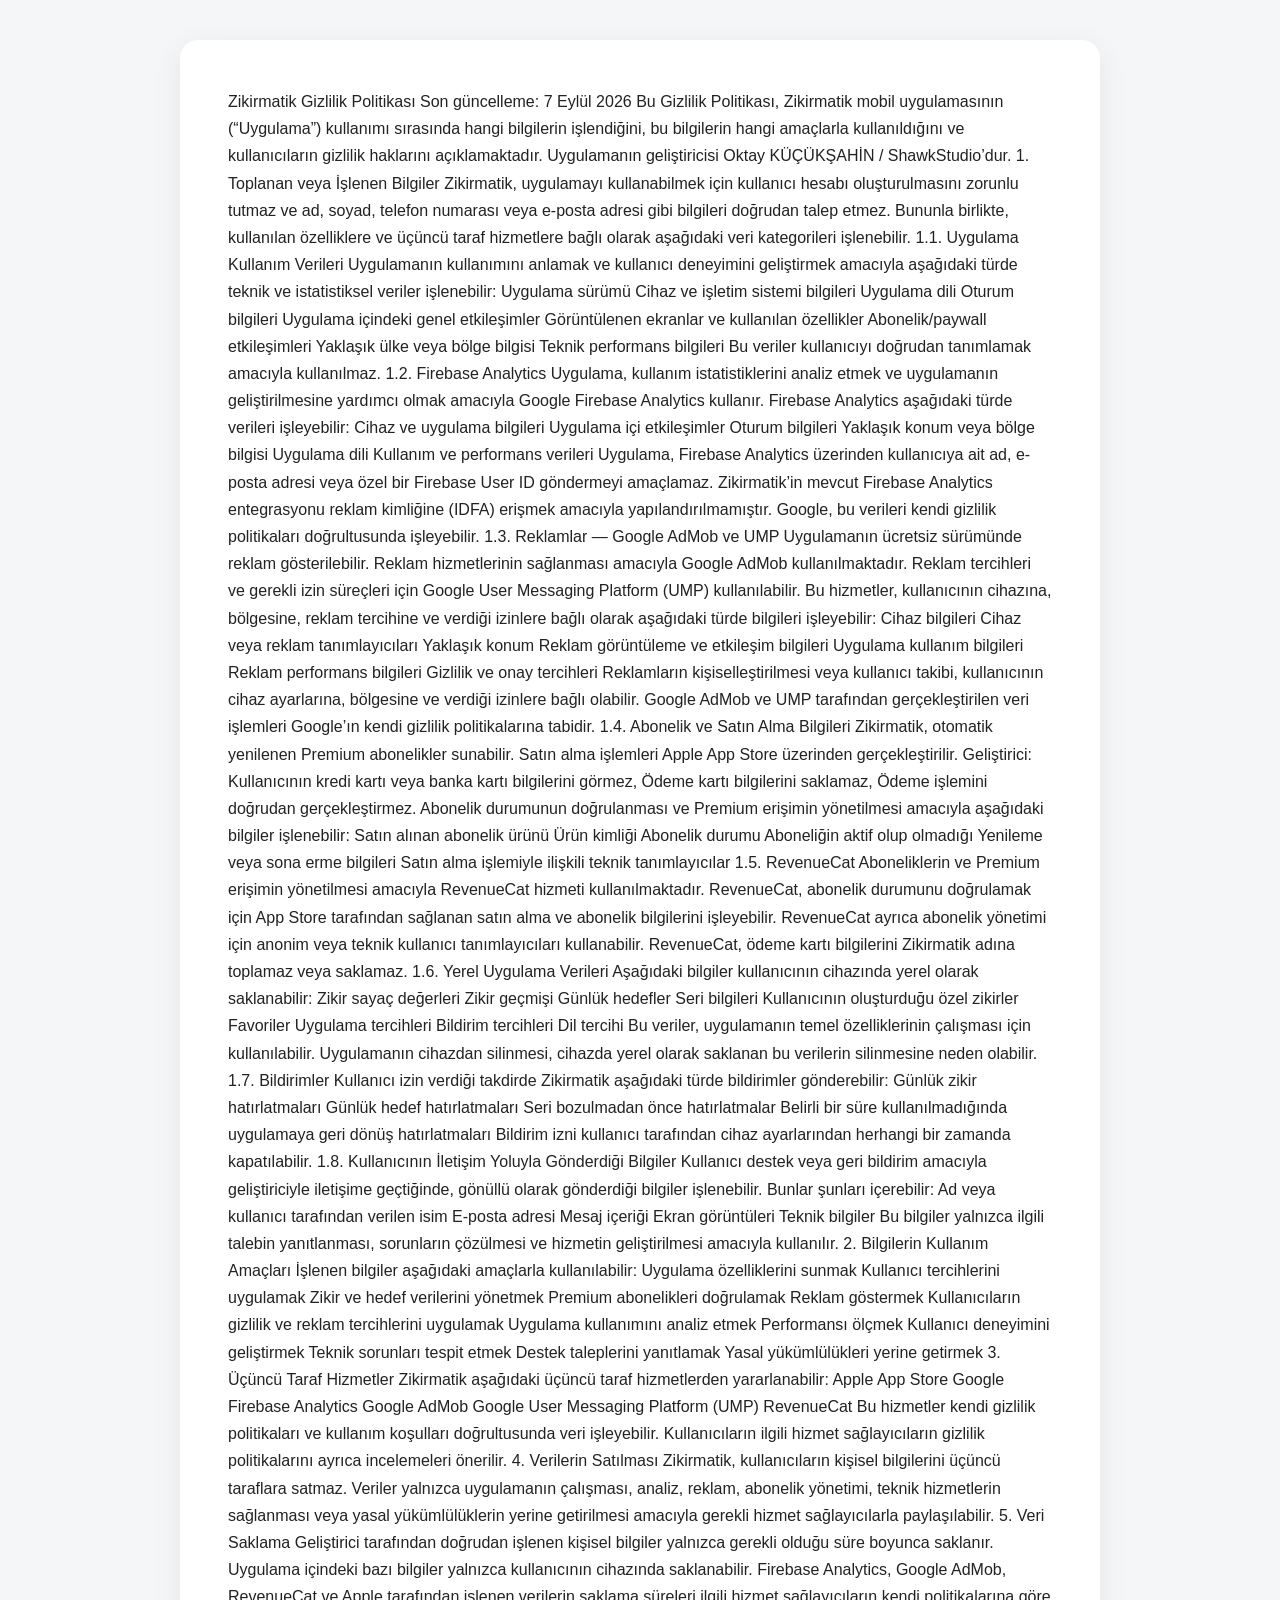
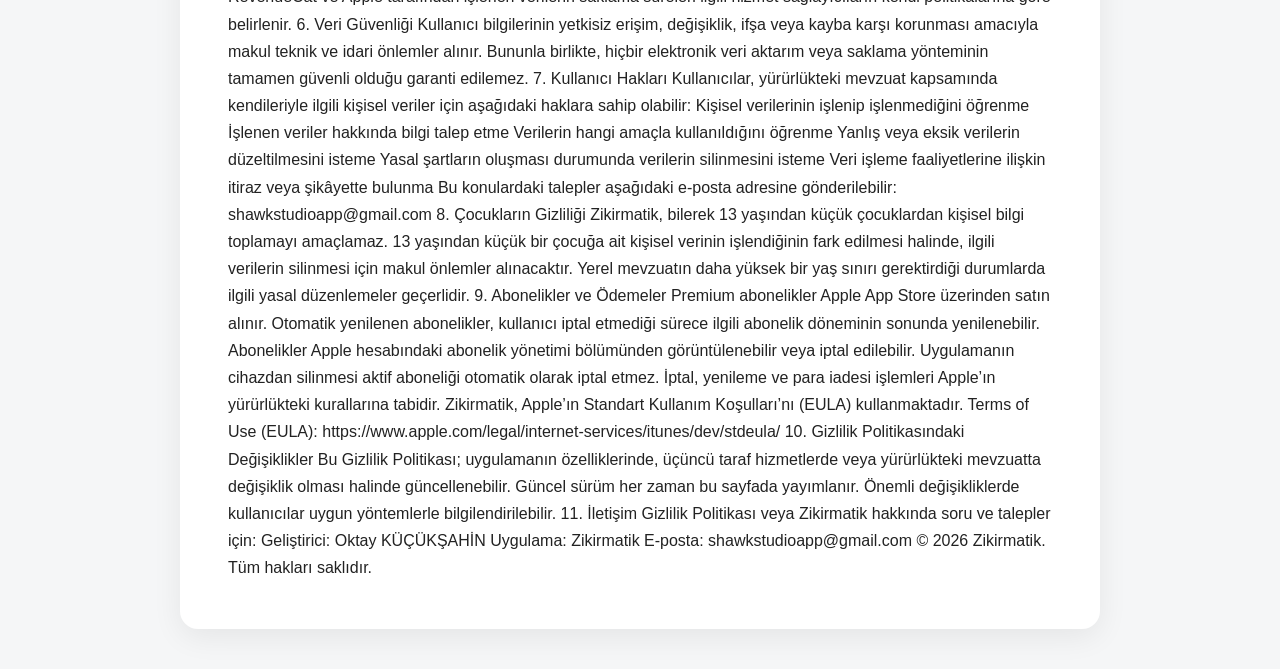
==== commit ab1d39ad: "Revise privacy policy and remove user agreement Updated the privacy policy content and removed the u" ====
--- a/privacy/index.html
+++ b/privacy/index.html
@@ -182,608 +182,164 @@
 
 <body>
   <main class="container">
-    <h1>Zikirmatik Kullanıcı Sözleşmesi ve Gizlilik Politikası</h1>
-
-```
-<p class="updated-date">
-  <strong>Son güncelleme tarihi:</strong> 13 Temmuz 2026
-</p>
-
-<div class="intro">
-  <p>
-    Bu Kullanıcı Sözleşmesi ve Gizlilik Politikası; Zikirmatik mobil
-    uygulamasını (“Uygulama”) indiren veya kullanan kullanıcı (“Kullanıcı”)
-    ile uygulamanın geliştiricisi Oktay KÜÇÜKŞAHİN (“Geliştirici”)
-    arasındaki kullanım şartlarını, tarafların hak ve yükümlülüklerini ve
-    kişisel verilerin işlenmesine ilişkin esasları düzenlemektedir.
-  </p>
-
-  <p>
-    Kullanıcı, Uygulama’yı indirerek, Uygulama’ya erişerek veya Uygulama’yı
-    kullanarak bu metinde belirtilen şartları okuduğunu ve kabul ettiğini
-    beyan eder. Bu şartları kabul etmeyen kullanıcıların Uygulama’yı
-    kullanmaması gerekir.
-  </p>
-</div>
-
-<h2>1. Kullanıcı Sözleşmesi</h2>
-
-<h3>1.1. Uygulamanın Amacı ve Kapsamı</h3>
-
-<p>
-  Zikirmatik; kullanıcılara zikir sayacı, dualar, esmalar, salavatlar, dini
-  bilgiler, namaz sonrası zikirler, ezan ve namaz vakitleri ile benzeri dini
-  içerik ve yardımcı özellikler sunabilir.
-</p>
-
-<p>
-  Uygulama içerisinde sunulan dini bilgiler ve diğer içerikler genel
-  bilgilendirme amacı taşımaktadır. İçeriklerin doğruluğu ve güncelliği için
-  makul ölçüde özen gösterilmekle birlikte içeriklerin hatasız, eksiksiz
-  veya her kullanıcı için uygun olduğu garanti edilmez.
-</p>
-
-<p>
-  Kullanıcı, dini veya kişisel açıdan önem taşıyan konularda gerektiğinde
-  güvenilir kaynaklara ve alanında yetkin kişilere danışması gerektiğini
-  kabul eder.
-</p>
-
-<h3>1.2. Kullanım Hakkı</h3>
-
-<p>
-  Uygulama, Kullanıcı’ya kişisel ve ticari olmayan amaçlarla kullanılmak
-  üzere sınırlı, devredilemez ve münhasır olmayan bir kullanım hakkı sağlar.
-</p>
-
-<p>Kullanıcı:</p>
-
-<ul>
-  <li>Uygulama’yı hukuka aykırı amaçlarla kullanamaz.</li>
-  <li>
-    Uygulama’nın işleyişini bozacak veya güvenliğini tehlikeye atacak
-    girişimlerde bulunamaz.
-  </li>
-  <li>
-    Uygulama’nın kaynak kodunu çözmeye, kopyalamaya, değiştirmeye veya
-    yetkisiz biçimde dağıtmaya çalışamaz.
-  </li>
-  <li>
-    Uygulama içerisindeki metinleri, tasarımları, görselleri ve diğer
-    içerikleri izin almadan ticari amaçlarla kullanamaz.
-  </li>
-</ul>
-
-<h3>1.3. Hizmetin Sürekliliği</h3>
-
-<p>
-  Geliştirici, Uygulama’nın kesintisiz, hatasız veya her cihazla tamamen
-  uyumlu çalışacağını garanti etmez.
-</p>
-
-<p>
-  Aşağıdaki nedenlerle meydana gelebilecek kesinti, gecikme veya
-  aksaklıklardan Geliştirici’nin sorumluluğu bulunmayabilir:
-</p>
-
-<ul>
-  <li>İnternet veya mobil bağlantı sorunları,</li>
-  <li>Apple App Store veya Google Play hizmetlerindeki kesintiler,</li>
-  <li>Üçüncü taraf servis sağlayıcılarından kaynaklanan sorunlar,</li>
-  <li>Cihaz veya işletim sistemi uyumsuzlukları,</li>
-  <li>Bakım ve güncelleme çalışmaları,</li>
-  <li>Mücbir sebepler,</li>
-  <li>
-    Geliştirici’nin makul kontrolü dışında gerçekleşen diğer durumlar.
-  </li>
-</ul>
-
-<p>
-  Geliştirici, Uygulama’nın tamamını veya belirli özelliklerini güncelleme,
-  değiştirme, geçici olarak durdurma ya da sonlandırma hakkını saklı tutar.
-</p>
-
-<h3>1.4. İnternet Bağlantısı ve Cihaz Gereksinimleri</h3>
-
-<p>
-  Uygulama’nın bazı özellikleri internet bağlantısı gerektirebilir. İnternet
-  kullanımından doğabilecek mobil veri, Wi-Fi veya diğer bağlantı ücretleri
-  Kullanıcı’ya aittir.
-</p>
-
-<p>
-  Uygulama’nın kullanılabilmesi için Kullanıcı’nın cihazının gerekli işletim
-  sistemi ve teknik koşulları karşılaması gerekebilir.
-</p>
-
-<h3>1.5. Bildirimler</h3>
-
-<p>
-  Kullanıcı’nın cihaz ayarlarından izin vermesi hâlinde Uygulama aşağıdaki
-  konularda bildirimler gönderebilir:
-</p>
-
-<ul>
-  <li>Zikir hatırlatmaları,</li>
-  <li>Namaz vakti bildirimleri,</li>
-  <li>Uygulama güncellemeleri,</li>
-  <li>Yeni özellik ve içerik duyuruları.</li>
-</ul>
-
-<p>
-  Kullanıcı, cihazının bildirim ayarları üzerinden bu bildirimleri istediği
-  zaman kapatabilir.
-</p>
-
-<h3>1.6. Yaş Sınırı</h3>
-
-<p>
-  Uygulama’yı kullanabilmek için Kullanıcı’nın en az 13 yaşında olması
-  gerekir.
-</p>
-
-<p>
-  13 yaşından küçük kişiler Uygulama’yı kullanmamalıdır. 13 yaşından büyük
-  ancak 18 yaşından küçük kullanıcıların Uygulama’yı veli veya yasal
-  vasilerinin bilgisi ve onayıyla kullandığı kabul edilir.
-</p>
-
-<p>
-  Yerel mevzuatın daha yüksek bir yaş sınırı öngördüğü durumlarda ilgili yaş
-  sınırı uygulanır.
-</p>
-
-<h2>2. Ücretli Hizmetler ve Abonelikler</h2>
-
-<h3>2.1. Uygulama İçi Satın Almalar</h3>
-
-<p>
-  Uygulama, ücretsiz özelliklerin yanında tek seferlik satın alımlar, aylık
-  veya yıllık abonelikler ve diğer ücretli özellikler sunabilir.
-</p>
-
-<p>
-  Satın alma işlemi tamamlanmadan önce Kullanıcı’ya ilgili ürünün veya
-  aboneliğin fiyatı gösterilir ve Kullanıcı’dan mağaza üzerinden onay alınır.
-</p>
-
-<p>
-  Uygulama içi satın almalar, Kullanıcı’nın kullandığı platforma bağlı
-  olarak Apple App Store veya Google Play ödeme sistemi üzerinden
-  gerçekleştirilir.
-</p>
-
-<p>
-  Geliştirici, Kullanıcı’nın banka kartı veya kredi kartı bilgilerini
-  doğrudan görmez ya da saklamaz.
-</p>
-
-<h3>2.2. Aboneliklerin Yenilenmesi</h3>
-
-<p>
-  Otomatik yenilenen bir abonelik satın alınması hâlinde abonelik, Kullanıcı
-  tarafından iptal edilmediği sürece seçilen abonelik dönemi sonunda
-  otomatik olarak yenilenebilir.
-</p>
-
-<p>
-  Yenileme ücreti, mağaza hesabına bağlı ödeme yönteminden ilgili mağazanın
-  şartlarına göre tahsil edilir.
-</p>
-
-<p>
-  Kullanıcı, aboneliğini Apple App Store veya Google Play hesabındaki
-  abonelik yönetimi bölümünden görüntüleyebilir, değiştirebilir veya iptal
-  edebilir.
-</p>
-
-<p>
-  Uygulama’nın cihazdan silinmesi, aktif aboneliği otomatik olarak iptal
-  etmez.
-</p>
-
-<h3>2.3. Fiyat Değişiklikleri</h3>
-
-<p>
-  Ücretli hizmetlerin, paketlerin ve aboneliklerin fiyatları zaman içerisinde
-  değiştirilebilir.
-</p>
-
-<p>
-  Mevcut abonelikleri etkileyen fiyat değişiklikleri, Apple App Store veya
-  Google Play tarafından belirlenen kurallar ve yürürlükteki mevzuat
-  doğrultusunda uygulanır.
-</p>
-
-<h3>2.4. İptal ve İade</h3>
-
-<p>
-  Satın alma, abonelik iptali ve para iadesi işlemleri, satın alımın
-  gerçekleştirildiği Apple App Store veya Google Play’in yürürlükteki hüküm
-  ve koşullarına tabidir.
-</p>
-
-<p>
-  İade talepleri ilgili mağaza üzerinden değerlendirilebilir. Kullanıcı’nın
-  yürürlükteki tüketici mevzuatından doğan hakları saklıdır.
-</p>
-
-<p>
-  Aboneliğin iptal edilmesi durumunda Kullanıcı, mağaza tarafından aksi
-  belirtilmedikçe mevcut fatura dönemi sona erene kadar ücretli
-  özelliklerden yararlanmaya devam edebilir.
-</p>
-
-<h2>3. Kampanyalar ve Özel Teklifler</h2>
-
-<p>
-  Geliştirici, zaman zaman Uygulama içerisinde indirimler, deneme süreleri,
-  üyelik fırsatları veya diğer özel teklifler sunabilir.
-</p>
-
-<p>
-  Her kampanyanın süresi, kapsamı, katılım şartları ve uygulanacak fiyatları
-  ilgili kampanya ekranında belirtilir.
-</p>
-
-<p>Geliştirici aşağıdaki hakları saklı tutar:</p>
-
-<ul>
-  <li>Kampanyaların kapsamını değiştirme,</li>
-  <li>Kampanyaları belirli kullanıcılarla veya bölgelerle sınırlandırma,</li>
-  <li>Kampanyaları uzatma veya erken sonlandırma,</li>
-  <li>Kampanyaların başka tekliflerle birleştirilmesini sınırlandırma.</li>
-</ul>
-
-<p>
-  Bu işlemler yürürlükteki mevzuata ve mağaza kurallarına uygun şekilde
-  gerçekleştirilir.
-</p>
-
-<h2>4. Fikri Mülkiyet Hakları</h2>
-
-<p>
-  Uygulama’nın tasarımı, yazılımı, logosu, adı, görsel unsurları, özgün
-  metinleri ve diğer içerikleri üzerindeki fikri mülkiyet hakları
-  Geliştirici’ye veya ilgili hak sahiplerine aittir.
-</p>
-
-<p>
-  Uygulama’da yer alan ve kamuya açık kaynaklardan alınan dini metinler,
-  dualar veya benzeri içerikler üzerindeki haklar ilgili kaynaklara ve
-  yürürlükteki mevzuata tabidir.
-</p>
-
-<p>
-  Kullanıcı’ya yalnızca bu sözleşmede belirtilen sınırlı kullanım hakkı
-  tanınmaktadır. Uygulama’nın kullanılması, Kullanıcı’ya herhangi bir fikri
-  mülkiyet hakkının devredildiği anlamına gelmez.
-</p>
-
-<h2>5. Sorumluluğun Sınırlandırılması</h2>
-
-<p>
-  Uygulama ve Uygulama içerisindeki içerikler mevcut hâliyle sunulmaktadır.
-</p>
-
-<p>
-  Geliştirici, yürürlükteki mevzuatın izin verdiği ölçüde aşağıdaki
-  durumlardan kaynaklanabilecek dolaylı zararlardan sorumlu tutulamaz:
-</p>
-
-<ul>
-  <li>Uygulama’nın kullanılması veya kullanılamaması,</li>
-  <li>İnternet bağlantısı sorunları,</li>
-  <li>Cihaz arızaları veya veri kayıpları,</li>
-  <li>Üçüncü taraf hizmetlerindeki kesintiler,</li>
-  <li>
-    Kullanıcı’nın Uygulama içerisindeki bilgilere dayanarak gerçekleştirdiği
-    işlemler.
-  </li>
-</ul>
-
-<p>
-  Bu bölümdeki hiçbir hüküm, Kullanıcı’nın yürürlükteki tüketici
-  mevzuatından doğan ve sözleşmeyle sınırlandırılamayan haklarını ortadan
-  kaldırmaz.
-</p>
-
-<h2>6. Gizlilik Politikası</h2>
-
-<h3>6.1. Toplanan veya İşlenen Bilgiler</h3>
-
-<p>
-  Zikirmatik, temel özelliklerinin kullanılabilmesi için Kullanıcı’dan
-  zorunlu bir üyelik oluşturmasını istemeyebilir ve isim, yaş veya e-posta
-  adresi gibi bilgileri doğrudan talep etmeyebilir.
-</p>
-
-<p>
-  Ancak Kullanıcı’nın kullandığı özelliklere ve verdiği izinlere bağlı
-  olarak aşağıdaki bilgi kategorileri işlenebilir.
-</p>
-
-<h3>Konum Bilgisi</h3>
-
-<p>
-  Namaz ve ezan vakitlerinin Kullanıcı’nın bulunduğu bölgeye göre
-  gösterilebilmesi amacıyla yaklaşık veya kesin konum bilgisi talep
-  edilebilir.
-</p>
-
-<p>
-  Konum izni yalnızca Kullanıcı’nın onayıyla alınır. Kullanıcı, konum
-  erişimini cihaz ayarlarından istediği zaman kapatabilir ve mevcut olması
-  hâlinde şehir veya bölge bilgisini manuel olarak seçebilir.
-</p>
-
-<h3>Uygulama Kullanım ve Teknik Verileri</h3>
-
-<p>
-  Uygulama’nın performansının ölçülmesi, hataların tespit edilmesi ve
-  kullanıcı deneyiminin geliştirilmesi amacıyla aşağıdaki türde teknik veya
-  istatistiksel veriler işlenebilir:
-</p>
-
-<ul>
-  <li>Kullanılan cihaz ve işletim sistemi türü,</li>
-  <li>Uygulama sürümü,</li>
-  <li>Uygulama içerisindeki genel kullanım hareketleri,</li>
-  <li>Çökme ve hata kayıtları,</li>
-  <li>Oturum ve performans bilgileri,</li>
-  <li>Yaklaşık bölge veya dil bilgisi.</li>
-</ul>
-
-<p>
-  Bu bilgiler mümkün olduğu ölçüde anonim veya kullanıcıyı doğrudan
-  tanımlamayacak şekilde işlenir.
-</p>
-
-<h3>Satın Alma ve Abonelik Bilgileri</h3>
-
-<p>
-  Kullanıcı’nın satın aldığı ürünün veya aboneliğin geçerli olup olmadığının
-  kontrolü amacıyla Apple App Store veya Google Play tarafından sağlanan
-  satın alma durumu, ürün kimliği ve abonelik geçerlilik bilgileri
-  işlenebilir.
-</p>
-
-<p>
-  Kredi kartı, banka kartı veya ödeme hesabı bilgileri doğrudan Geliştirici
-  tarafından alınmaz ve saklanmaz.
-</p>
-
-<h3>Kullanıcı Tarafından Gönderilen Bilgiler</h3>
-
-<p>
-  Kullanıcı’nın destek veya geri bildirim amacıyla e-posta ya da sosyal
-  medya üzerinden iletişim kurması durumunda aşağıdaki bilgiler işlenebilir:
-</p>
-
-<ul>
-  <li>Ad ve soyadı,</li>
-  <li>E-posta adresi,</li>
-  <li>Sosyal medya kullanıcı adı,</li>
-  <li>Mesaj içeriği,</li>
-  <li>
-    Kullanıcı’nın gönüllü olarak gönderdiği ekran görüntüleri ve teknik
-    bilgiler.
-  </li>
-</ul>
-
-<p>
-  Bu bilgiler yalnızca talebin yanıtlanması, teknik sorunun çözülmesi ve
-  hizmetin geliştirilmesi amacıyla kullanılır.
-</p>
-
-<h3>6.2. Bilgilerin Kullanım Amaçları</h3>
-
-<p>
-  Toplanan veya işlenen bilgiler aşağıdaki amaçlarla kullanılabilir:
-</p>
-
-<ul>
-  <li>Uygulama özelliklerinin sunulması,</li>
-  <li>Namaz ve ezan vakitlerinin ilgili bölgeye göre gösterilmesi,</li>
-  <li>Kullanıcı tercih ve ayarlarının uygulanması,</li>
-  <li>Uygulama performansının ölçülmesi,</li>
-  <li>Hata ve teknik sorunların tespit edilmesi,</li>
-  <li>Satın alma ve aboneliklerin doğrulanması,</li>
-  <li>Destek taleplerinin yanıtlanması,</li>
-  <li>Uygulama’nın güvenliğinin sağlanması,</li>
-  <li>Uygulama’nın ve kullanıcı deneyiminin geliştirilmesi,</li>
-  <li>Yasal yükümlülüklerin yerine getirilmesi.</li>
-</ul>
-
-<h3>6.3. Bilgilerin Paylaşılması</h3>
-
-<p>
-  Kullanıcı bilgileri, Kullanıcı’nın açık izni olmadan reklam amacıyla
-  üçüncü kişilere satılmaz veya kiralanmaz.
-</p>
-
-<p>
-  Bilgiler yalnızca gerekli olduğu ölçüde aşağıdaki taraflarla
-  paylaşılabilir:
-</p>
-
-<ul>
-  <li>Apple App Store ve Google Play gibi uygulama mağazaları,</li>
-  <li>Analiz, hata raporlama veya teknik altyapı sağlayıcıları,</li>
-  <li>
-    Yasal bir yükümlülüğün yerine getirilmesi amacıyla yetkili kamu
-    kurumları,
-  </li>
-  <li>
-    Geliştirici’nin haklarının ve Uygulama güvenliğinin korunması için
-    gerekli hizmet sağlayıcılar.
-  </li>
-</ul>
-
-<p>
-  Üçüncü taraf hizmet sağlayıcıları kendi gizlilik politikaları ve kullanım
-  şartları kapsamında işlem yapabilir.
-</p>
-
-<h3>6.4. Verilerin Saklanması</h3>
-
-<p>
-  Geliştirici, kişisel verileri yalnızca işlenme amacı için gerekli süre
-  boyunca veya yürürlükteki mevzuatta öngörülen süreler kapsamında saklar.
-</p>
-
-<p>
-  Uygulama tercihleri, zikir geçmişi, sayaç verileri veya benzeri bilgiler,
-  Uygulama’nın teknik yapısına bağlı olarak yalnızca Kullanıcı’nın cihazında
-  saklanabilir.
-</p>
-
-<p>
-  Uygulama’nın silinmesi, cihazda yerel olarak saklanan verilerin silinmesine
-  neden olabilir. Bununla birlikte satın alma ve abonelik kayıtları Apple
-  veya Google tarafından kendi sistemlerinde saklanmaya devam edebilir.
-</p>
-
-<p>
-  Destek veya geri bildirim amacıyla gönderilen mesajlar, ilgili talebin
-  çözülmesi ve olası hukuki yükümlülüklerin yerine getirilmesi için gerekli
-  süre boyunca saklanabilir.
-</p>
-
-<h3>6.5. Veri Güvenliği</h3>
-
-<p>
-  Kullanıcı bilgilerinin yetkisiz erişime, değiştirilmeye, ifşa edilmeye
-  veya yok edilmeye karşı korunması amacıyla makul teknik ve idari önlemler
-  alınır.
-</p>
-
-<p>
-  Bununla birlikte internet veya elektronik veri saklama yöntemlerinin
-  tamamen güvenli olduğu garanti edilemez.
-</p>
-
-<h3>6.6. Kullanıcının Hakları</h3>
-
-<p>
-  Kullanıcı, yürürlükteki mevzuat kapsamında kendisiyle ilgili kişisel
-  veriler bakımından aşağıdaki haklara sahip olabilir:
-</p>
-
-<ul>
-  <li>Kişisel veri işlenip işlenmediğini öğrenme,</li>
-  <li>İşlenen veriler hakkında bilgi talep etme,</li>
-  <li>Verilerin işlenme amacını öğrenme,</li>
-  <li>Eksik veya yanlış işlenen verilerin düzeltilmesini isteme,</li>
-  <li>
-    Gerekli şartların oluşması hâlinde verilerin silinmesini veya yok
-    edilmesini isteme,
-  </li>
-  <li>
-    Verilerin hukuka aykırı işlenmesi nedeniyle zarara uğraması hâlinde
-    ilgili yasal haklarını kullanma.
-  </li>
-</ul>
-
-<p>
-  Bu haklara ilişkin talepler
-  <a href="mailto:shawkstudioapp@gmail.com">
-    shawkstudioapp@gmail.com
-  </a>
-  adresine gönderilebilir.
-</p>
-
-<p>
-  Talebin sonuçlandırılabilmesi için Kullanıcı’dan kimliğini veya ilgili
-  işlemle bağlantısını doğrulayacak makul bilgiler istenebilir.
-</p>
-
-<h3>6.7. Çocukların Gizliliği</h3>
-
-<p>
-  Uygulama, bilerek 13 yaşından küçük çocuklardan kişisel bilgi toplamayı
-  amaçlamaz.
-</p>
-
-<p>
-  13 yaşından küçük bir çocuğa ait kişisel verinin işlendiğinin fark
-  edilmesi hâlinde, söz konusu verilerin silinmesi için makul işlemler
-  gerçekleştirilecektir.
-</p>
-
-<h3>6.8. Üçüncü Taraf Hizmetleri</h3>
-
-<p>
-  Uygulama; Apple, Google veya diğer hizmet sağlayıcıların altyapılarını
-  kullanabilir. Bu hizmetler, kendi gizlilik politikaları doğrultusunda
-  teknik bilgi, cihaz bilgisi, satın alma bilgisi veya kullanım verisi
-  işleyebilir.
-</p>
-
-<p>
-  Kullanıcıların ilgili üçüncü tarafların gizlilik politikalarını ayrıca
-  incelemesi önerilir.
-</p>
-
-<h2>7. Sözleşme ve Politika Değişiklikleri</h2>
-
-<p>
-  Bu Kullanıcı Sözleşmesi ve Gizlilik Politikası; mevzuat değişiklikleri,
-  Uygulama özelliklerinin güncellenmesi veya hizmetlerin değiştirilmesi
-  nedeniyle zaman zaman güncellenebilir.
-</p>
-
-<p>
-  Güncellenen metin, yeni son güncelleme tarihiyle birlikte bu sayfada
-  yayımlanır.
-</p>
-
-<p>
-  Önemli değişiklikler olması hâlinde Kullanıcılar, Uygulama içi bildirim
-  veya uygun başka yöntemlerle bilgilendirilebilir.
-</p>
-
-<p>
-  Kullanıcı’nın değişikliklerin yayımlanmasından sonra Uygulama’yı
-  kullanmaya devam etmesi, yürürlükteki mevzuatın izin verdiği ölçüde
-  güncellenen şartları kabul ettiği anlamına gelir.
-</p>
-
-<h2>8. Uygulanacak Hukuk</h2>
-
-<p>
-  Bu sözleşme Türkiye Cumhuriyeti hukukuna tabidir.
-</p>
-
-<p>
-  Tüketicilerin yerleşim yerindeki tüketici hakem heyetlerine ve tüketici
-  mahkemelerine başvurma hakları ile yürürlükteki mevzuattan doğan diğer
-  hakları saklıdır.
-</p>
-
-<h2>9. İletişim</h2>
-
-<p>
-  Kullanıcı Sözleşmesi, Gizlilik Politikası, kişisel veriler, satın almalar
-  veya Uygulama hakkında her türlü soru ve talep için aşağıdaki iletişim
-  bilgilerini kullanabilirsiniz:
-</p>
-
-<div class="contact-box">
-  <p><strong>Geliştirici:</strong> Oktay KÜÇÜKŞAHİN</p>
-  <p><strong>Uygulama:</strong> Zikirmatik</p>
-  <p>
-    <strong>E-posta:</strong>
-    <a href="mailto:shawkstudioapp@gmail.com">
-      shawkstudioapp@gmail.com
-    </a>
-  </p>
-</div>
-
-<footer>
-  © 2026 Zikirmatik. Tüm hakları saklıdır.
-</footer>
-```
+    Zikirmatik Gizlilik Politikası
+Son güncelleme: 7 Eylül 2026
+Bu Gizlilik Politikası, Zikirmatik mobil uygulamasının (“Uygulama”) kullanımı sırasında hangi bilgilerin işlendiğini, bu bilgilerin hangi amaçlarla kullanıldığını ve kullanıcıların gizlilik haklarını açıklamaktadır.
+Uygulamanın geliştiricisi Oktay KÜÇÜKŞAHİN / ShawkStudio’dur.
+1. Toplanan veya İşlenen Bilgiler
+Zikirmatik, uygulamayı kullanabilmek için kullanıcı hesabı oluşturulmasını zorunlu tutmaz ve ad, soyad, telefon numarası veya e-posta adresi gibi bilgileri doğrudan talep etmez.
+Bununla birlikte, kullanılan özelliklere ve üçüncü taraf hizmetlere bağlı olarak aşağıdaki veri kategorileri işlenebilir.
+1.1. Uygulama Kullanım Verileri
+Uygulamanın kullanımını anlamak ve kullanıcı deneyimini geliştirmek amacıyla aşağıdaki türde teknik ve istatistiksel veriler işlenebilir:
+Uygulama sürümü
+Cihaz ve işletim sistemi bilgileri
+Uygulama dili
+Oturum bilgileri
+Uygulama içindeki genel etkileşimler
+Görüntülenen ekranlar ve kullanılan özellikler
+Abonelik/paywall etkileşimleri
+Yaklaşık ülke veya bölge bilgisi
+Teknik performans bilgileri
+Bu veriler kullanıcıyı doğrudan tanımlamak amacıyla kullanılmaz.
+1.2. Firebase Analytics
+Uygulama, kullanım istatistiklerini analiz etmek ve uygulamanın geliştirilmesine yardımcı olmak amacıyla Google Firebase Analytics kullanır.
+Firebase Analytics aşağıdaki türde verileri işleyebilir:
+Cihaz ve uygulama bilgileri
+Uygulama içi etkileşimler
+Oturum bilgileri
+Yaklaşık konum veya bölge bilgisi
+Uygulama dili
+Kullanım ve performans verileri
+Uygulama, Firebase Analytics üzerinden kullanıcıya ait ad, e-posta adresi veya özel bir Firebase User ID göndermeyi amaçlamaz.
+Zikirmatik’in mevcut Firebase Analytics entegrasyonu reklam kimliğine (IDFA) erişmek amacıyla yapılandırılmamıştır.
+Google, bu verileri kendi gizlilik politikaları doğrultusunda işleyebilir.
+1.3. Reklamlar — Google AdMob ve UMP
+Uygulamanın ücretsiz sürümünde reklam gösterilebilir.
+Reklam hizmetlerinin sağlanması amacıyla Google AdMob kullanılmaktadır. Reklam tercihleri ve gerekli izin süreçleri için Google User Messaging Platform (UMP) kullanılabilir.
+Bu hizmetler, kullanıcının cihazına, bölgesine, reklam tercihine ve verdiği izinlere bağlı olarak aşağıdaki türde bilgileri işleyebilir:
+Cihaz bilgileri
+Cihaz veya reklam tanımlayıcıları
+Yaklaşık konum
+Reklam görüntüleme ve etkileşim bilgileri
+Uygulama kullanım bilgileri
+Reklam performans bilgileri
+Gizlilik ve onay tercihleri
+Reklamların kişiselleştirilmesi veya kullanıcı takibi, kullanıcının cihaz ayarlarına, bölgesine ve verdiği izinlere bağlı olabilir.
+Google AdMob ve UMP tarafından gerçekleştirilen veri işlemleri Google’ın kendi gizlilik politikalarına tabidir.
+1.4. Abonelik ve Satın Alma Bilgileri
+Zikirmatik, otomatik yenilenen Premium abonelikler sunabilir.
+Satın alma işlemleri Apple App Store üzerinden gerçekleştirilir.
+Geliştirici:
+Kullanıcının kredi kartı veya banka kartı bilgilerini görmez,
+Ödeme kartı bilgilerini saklamaz,
+Ödeme işlemini doğrudan gerçekleştirmez.
+Abonelik durumunun doğrulanması ve Premium erişimin yönetilmesi amacıyla aşağıdaki bilgiler işlenebilir:
+Satın alınan abonelik ürünü
+Ürün kimliği
+Abonelik durumu
+Aboneliğin aktif olup olmadığı
+Yenileme veya sona erme bilgileri
+Satın alma işlemiyle ilişkili teknik tanımlayıcılar
+1.5. RevenueCat
+Aboneliklerin ve Premium erişimin yönetilmesi amacıyla RevenueCat hizmeti kullanılmaktadır.
+RevenueCat, abonelik durumunu doğrulamak için App Store tarafından sağlanan satın alma ve abonelik bilgilerini işleyebilir.
+RevenueCat ayrıca abonelik yönetimi için anonim veya teknik kullanıcı tanımlayıcıları kullanabilir.
+RevenueCat, ödeme kartı bilgilerini Zikirmatik adına toplamaz veya saklamaz.
+1.6. Yerel Uygulama Verileri
+Aşağıdaki bilgiler kullanıcının cihazında yerel olarak saklanabilir:
+Zikir sayaç değerleri
+Zikir geçmişi
+Günlük hedefler
+Seri bilgileri
+Kullanıcının oluşturduğu özel zikirler
+Favoriler
+Uygulama tercihleri
+Bildirim tercihleri
+Dil tercihi
+Bu veriler, uygulamanın temel özelliklerinin çalışması için kullanılabilir.
+Uygulamanın cihazdan silinmesi, cihazda yerel olarak saklanan bu verilerin silinmesine neden olabilir.
+1.7. Bildirimler
+Kullanıcı izin verdiği takdirde Zikirmatik aşağıdaki türde bildirimler gönderebilir:
+Günlük zikir hatırlatmaları
+Günlük hedef hatırlatmaları
+Seri bozulmadan önce hatırlatmalar
+Belirli bir süre kullanılmadığında uygulamaya geri dönüş hatırlatmaları
+Bildirim izni kullanıcı tarafından cihaz ayarlarından herhangi bir zamanda kapatılabilir.
+1.8. Kullanıcının İletişim Yoluyla Gönderdiği Bilgiler
+Kullanıcı destek veya geri bildirim amacıyla geliştiriciyle iletişime geçtiğinde, gönüllü olarak gönderdiği bilgiler işlenebilir.
+Bunlar şunları içerebilir:
+Ad veya kullanıcı tarafından verilen isim
+E-posta adresi
+Mesaj içeriği
+Ekran görüntüleri
+Teknik bilgiler
+Bu bilgiler yalnızca ilgili talebin yanıtlanması, sorunların çözülmesi ve hizmetin geliştirilmesi amacıyla kullanılır.
+2. Bilgilerin Kullanım Amaçları
+İşlenen bilgiler aşağıdaki amaçlarla kullanılabilir:
+Uygulama özelliklerini sunmak
+Kullanıcı tercihlerini uygulamak
+Zikir ve hedef verilerini yönetmek
+Premium abonelikleri doğrulamak
+Reklam göstermek
+Kullanıcıların gizlilik ve reklam tercihlerini uygulamak
+Uygulama kullanımını analiz etmek
+Performansı ölçmek
+Kullanıcı deneyimini geliştirmek
+Teknik sorunları tespit etmek
+Destek taleplerini yanıtlamak
+Yasal yükümlülükleri yerine getirmek
+3. Üçüncü Taraf Hizmetler
+Zikirmatik aşağıdaki üçüncü taraf hizmetlerden yararlanabilir:
+Apple App Store
+Google Firebase Analytics
+Google AdMob
+Google User Messaging Platform (UMP)
+RevenueCat
+Bu hizmetler kendi gizlilik politikaları ve kullanım koşulları doğrultusunda veri işleyebilir.
+Kullanıcıların ilgili hizmet sağlayıcıların gizlilik politikalarını ayrıca incelemeleri önerilir.
+4. Verilerin Satılması
+Zikirmatik, kullanıcıların kişisel bilgilerini üçüncü taraflara satmaz.
+Veriler yalnızca uygulamanın çalışması, analiz, reklam, abonelik yönetimi, teknik hizmetlerin sağlanması veya yasal yükümlülüklerin yerine getirilmesi amacıyla gerekli hizmet sağlayıcılarla paylaşılabilir.
+5. Veri Saklama
+Geliştirici tarafından doğrudan işlenen kişisel bilgiler yalnızca gerekli olduğu süre boyunca saklanır.
+Uygulama içindeki bazı bilgiler yalnızca kullanıcının cihazında saklanabilir.
+Firebase Analytics, Google AdMob, RevenueCat ve Apple tarafından işlenen verilerin saklama süreleri ilgili hizmet sağlayıcıların kendi politikalarına göre belirlenir.
+6. Veri Güvenliği
+Kullanıcı bilgilerinin yetkisiz erişim, değişiklik, ifşa veya kayba karşı korunması amacıyla makul teknik ve idari önlemler alınır.
+Bununla birlikte, hiçbir elektronik veri aktarım veya saklama yönteminin tamamen güvenli olduğu garanti edilemez.
+7. Kullanıcı Hakları
+Kullanıcılar, yürürlükteki mevzuat kapsamında kendileriyle ilgili kişisel veriler için aşağıdaki haklara sahip olabilir:
+Kişisel verilerinin işlenip işlenmediğini öğrenme
+İşlenen veriler hakkında bilgi talep etme
+Verilerin hangi amaçla kullanıldığını öğrenme
+Yanlış veya eksik verilerin düzeltilmesini isteme
+Yasal şartların oluşması durumunda verilerin silinmesini isteme
+Veri işleme faaliyetlerine ilişkin itiraz veya şikâyette bulunma
+Bu konulardaki talepler aşağıdaki e-posta adresine gönderilebilir:
+shawkstudioapp@gmail.com
+8. Çocukların Gizliliği
+Zikirmatik, bilerek 13 yaşından küçük çocuklardan kişisel bilgi toplamayı amaçlamaz.
+13 yaşından küçük bir çocuğa ait kişisel verinin işlendiğinin fark edilmesi halinde, ilgili verilerin silinmesi için makul önlemler alınacaktır.
+Yerel mevzuatın daha yüksek bir yaş sınırı gerektirdiği durumlarda ilgili yasal düzenlemeler geçerlidir.
+9. Abonelikler ve Ödemeler
+Premium abonelikler Apple App Store üzerinden satın alınır.
+Otomatik yenilenen abonelikler, kullanıcı iptal etmediği sürece ilgili abonelik döneminin sonunda yenilenebilir.
+Abonelikler Apple hesabındaki abonelik yönetimi bölümünden görüntülenebilir veya iptal edilebilir.
+Uygulamanın cihazdan silinmesi aktif aboneliği otomatik olarak iptal etmez.
+İptal, yenileme ve para iadesi işlemleri Apple’ın yürürlükteki kurallarına tabidir.
+Zikirmatik, Apple’ın Standart Kullanım Koşulları’nı (EULA) kullanmaktadır.
+Terms of Use (EULA):
+https://www.apple.com/legal/internet-services/itunes/dev/stdeula/
+10. Gizlilik Politikasındaki Değişiklikler
+Bu Gizlilik Politikası; uygulamanın özelliklerinde, üçüncü taraf hizmetlerde veya yürürlükteki mevzuatta değişiklik olması halinde güncellenebilir.
+Güncel sürüm her zaman bu sayfada yayımlanır.
+Önemli değişikliklerde kullanıcılar uygun yöntemlerle bilgilendirilebilir.
+11. İletişim
+Gizlilik Politikası veya Zikirmatik hakkında soru ve talepler için:
+Geliştirici: Oktay KÜÇÜKŞAHİN
+Uygulama: Zikirmatik
+E-posta: shawkstudioapp@gmail.com
+© 2026 Zikirmatik. Tüm hakları saklıdır.
 
   </main>
 </body>
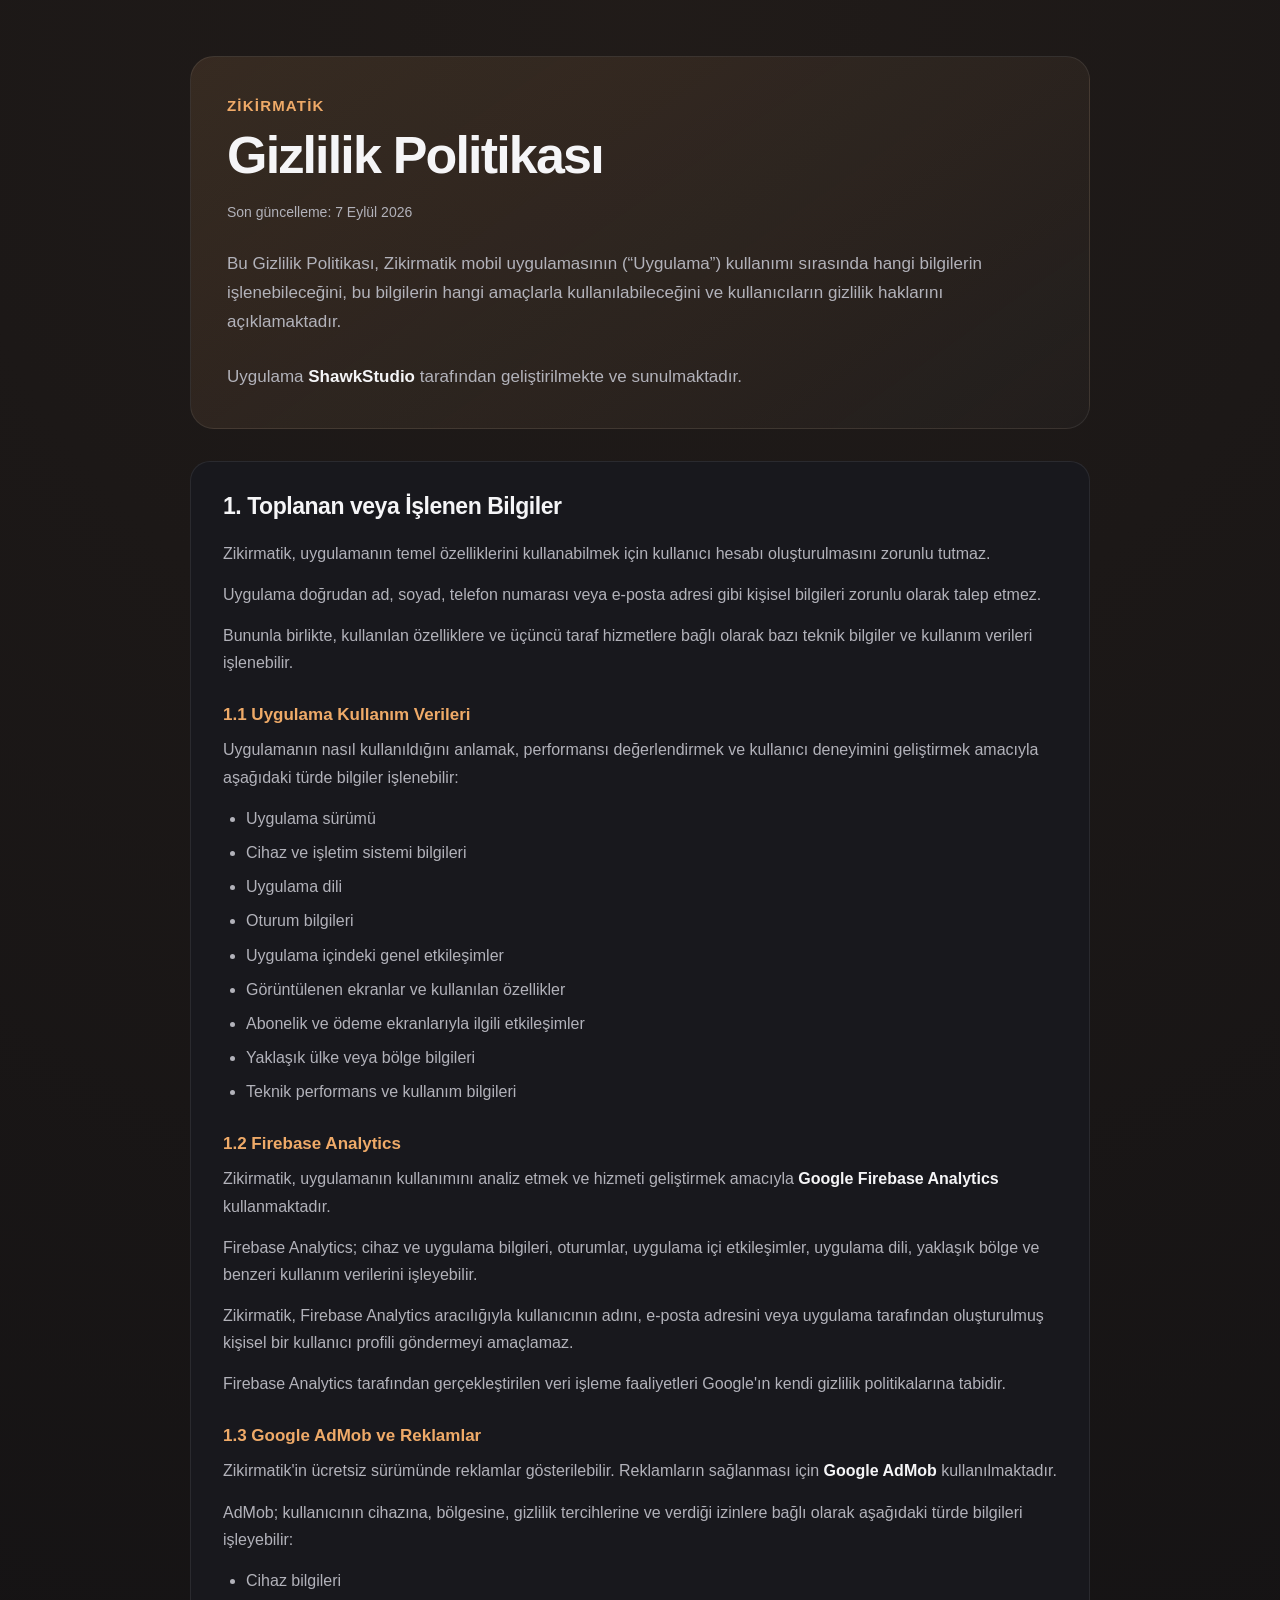
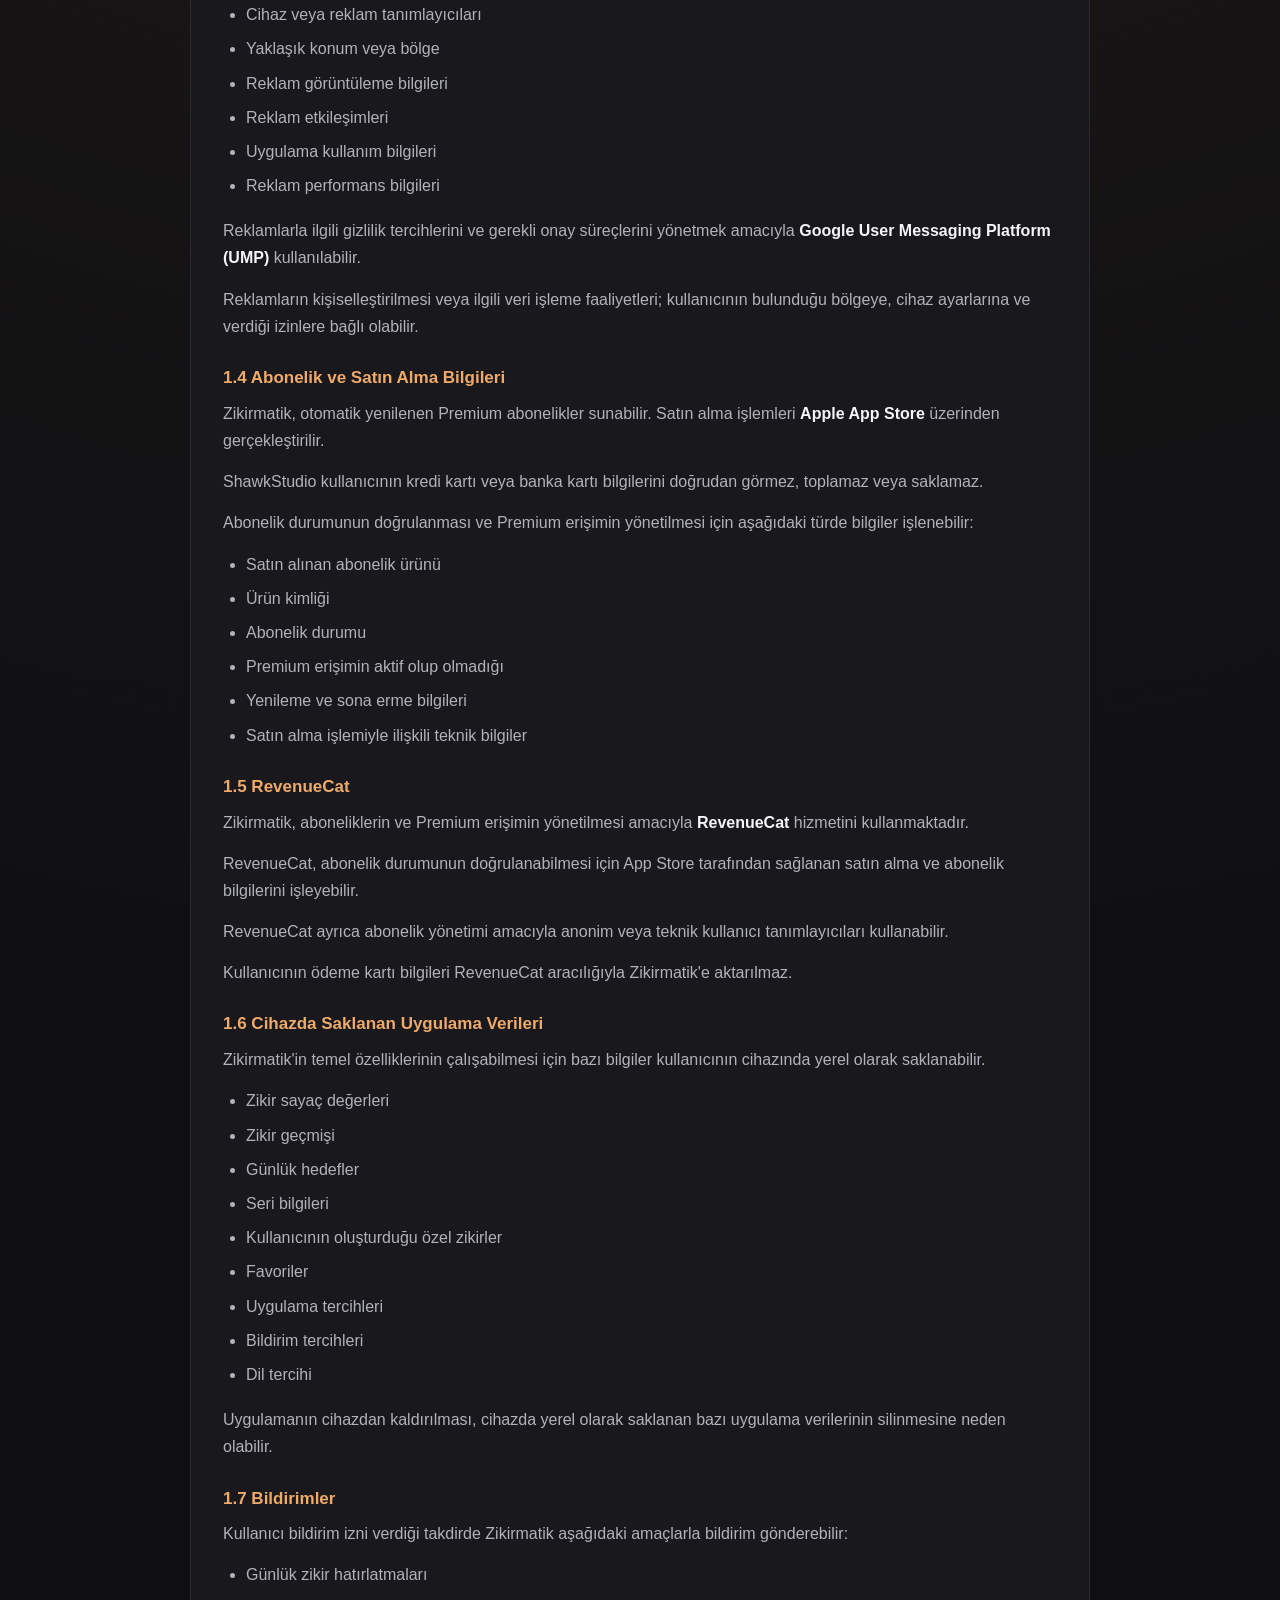
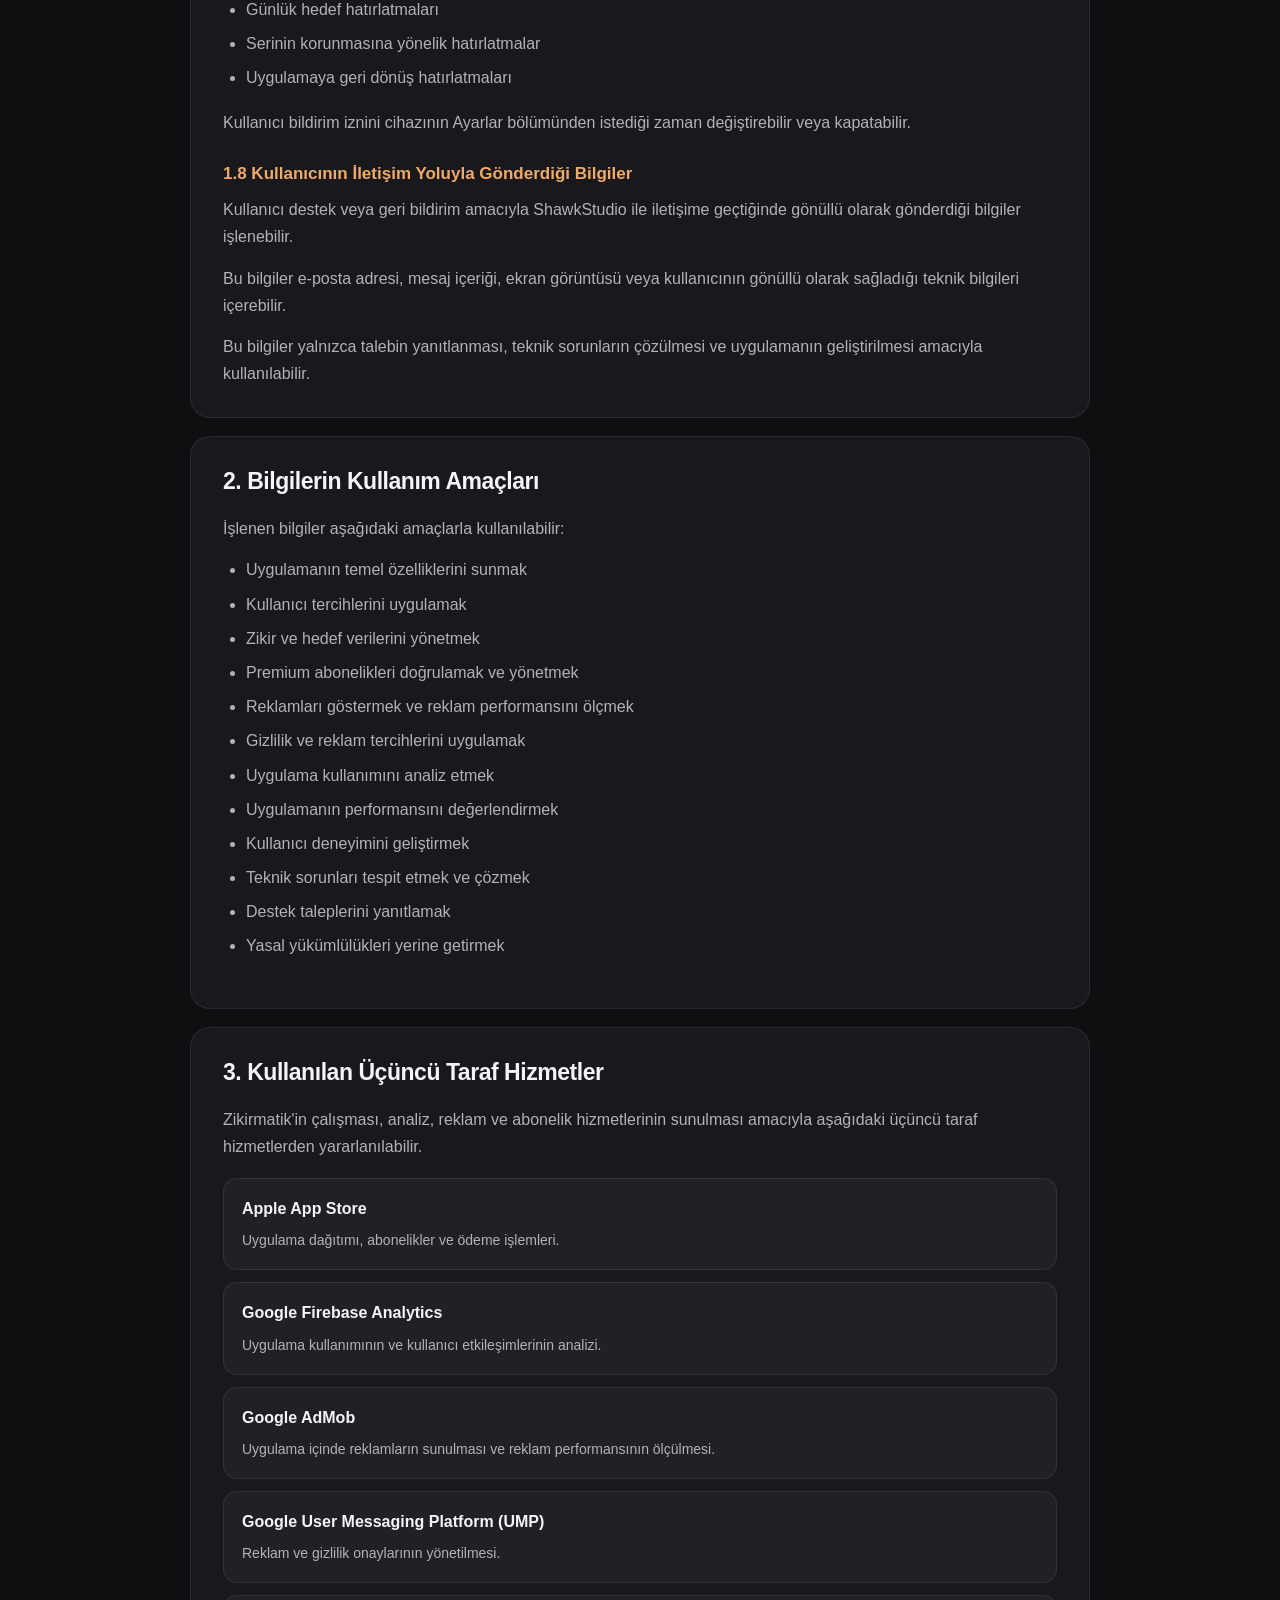
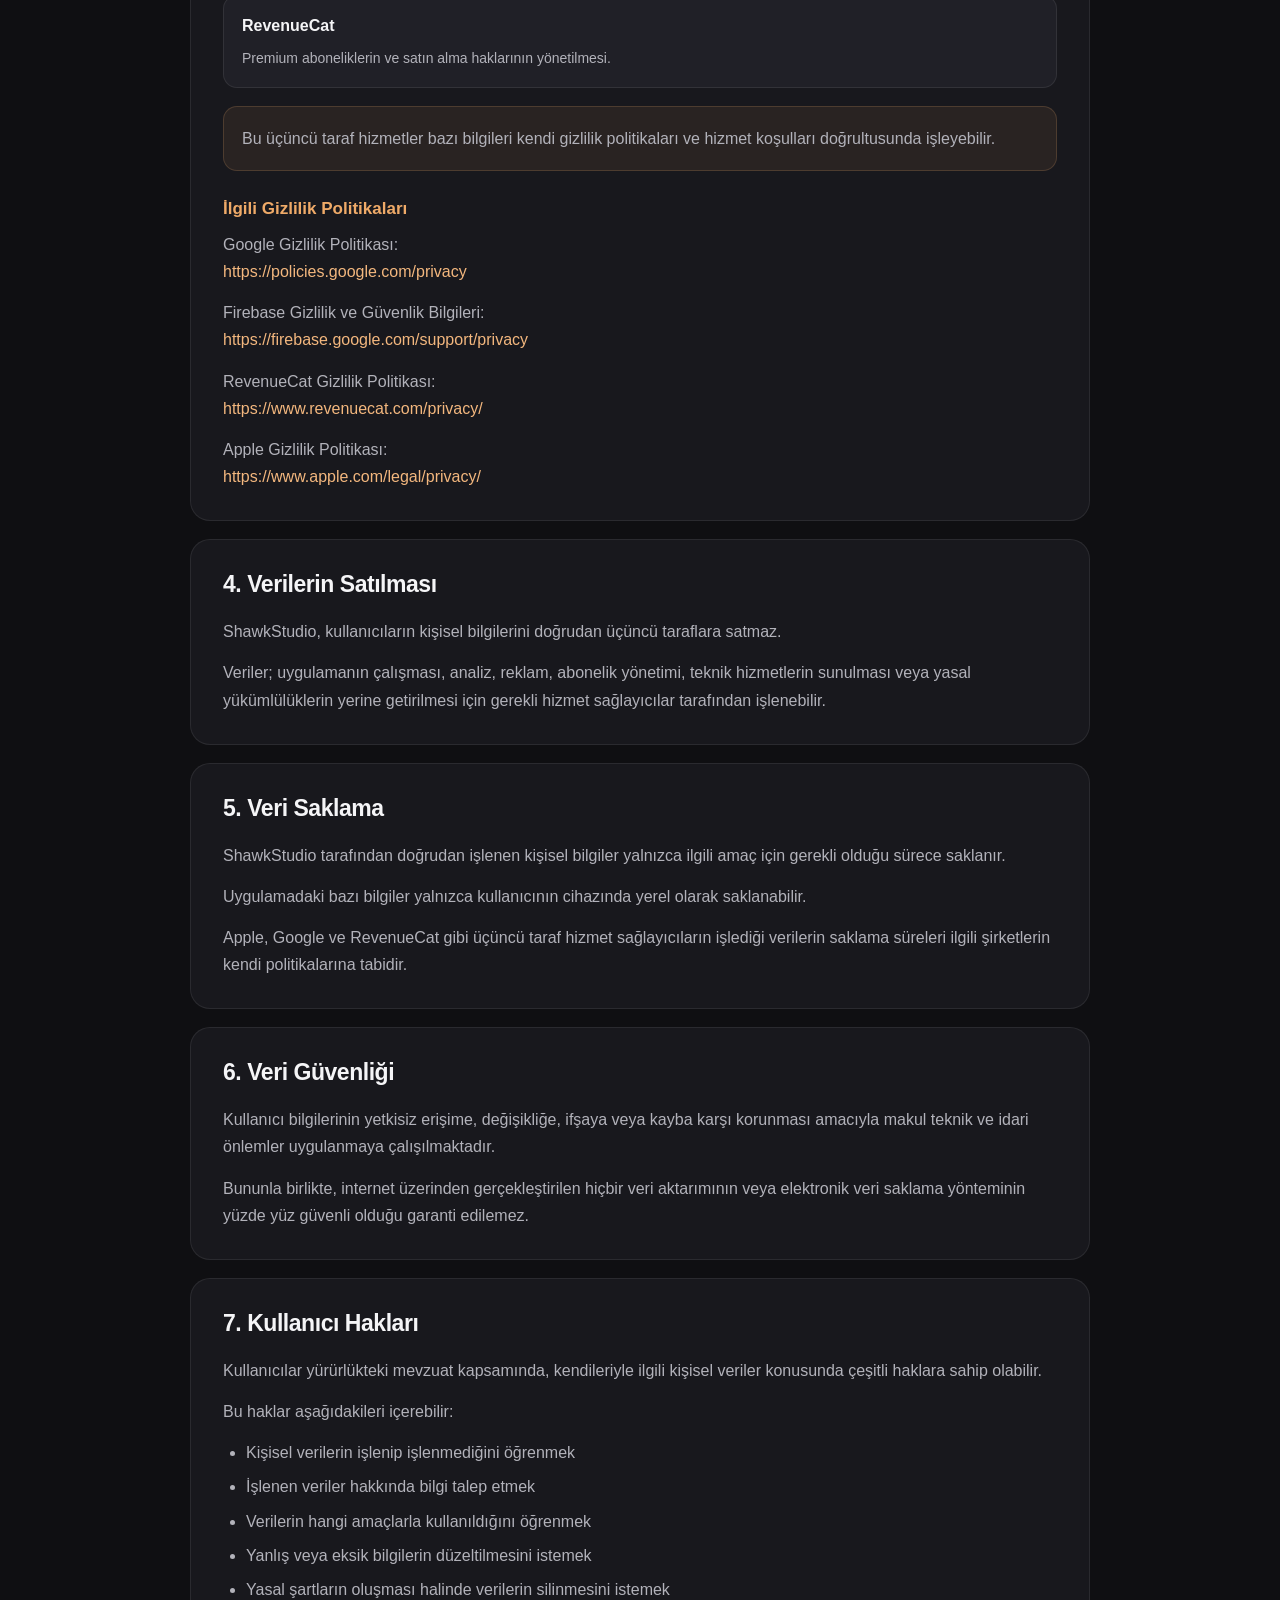
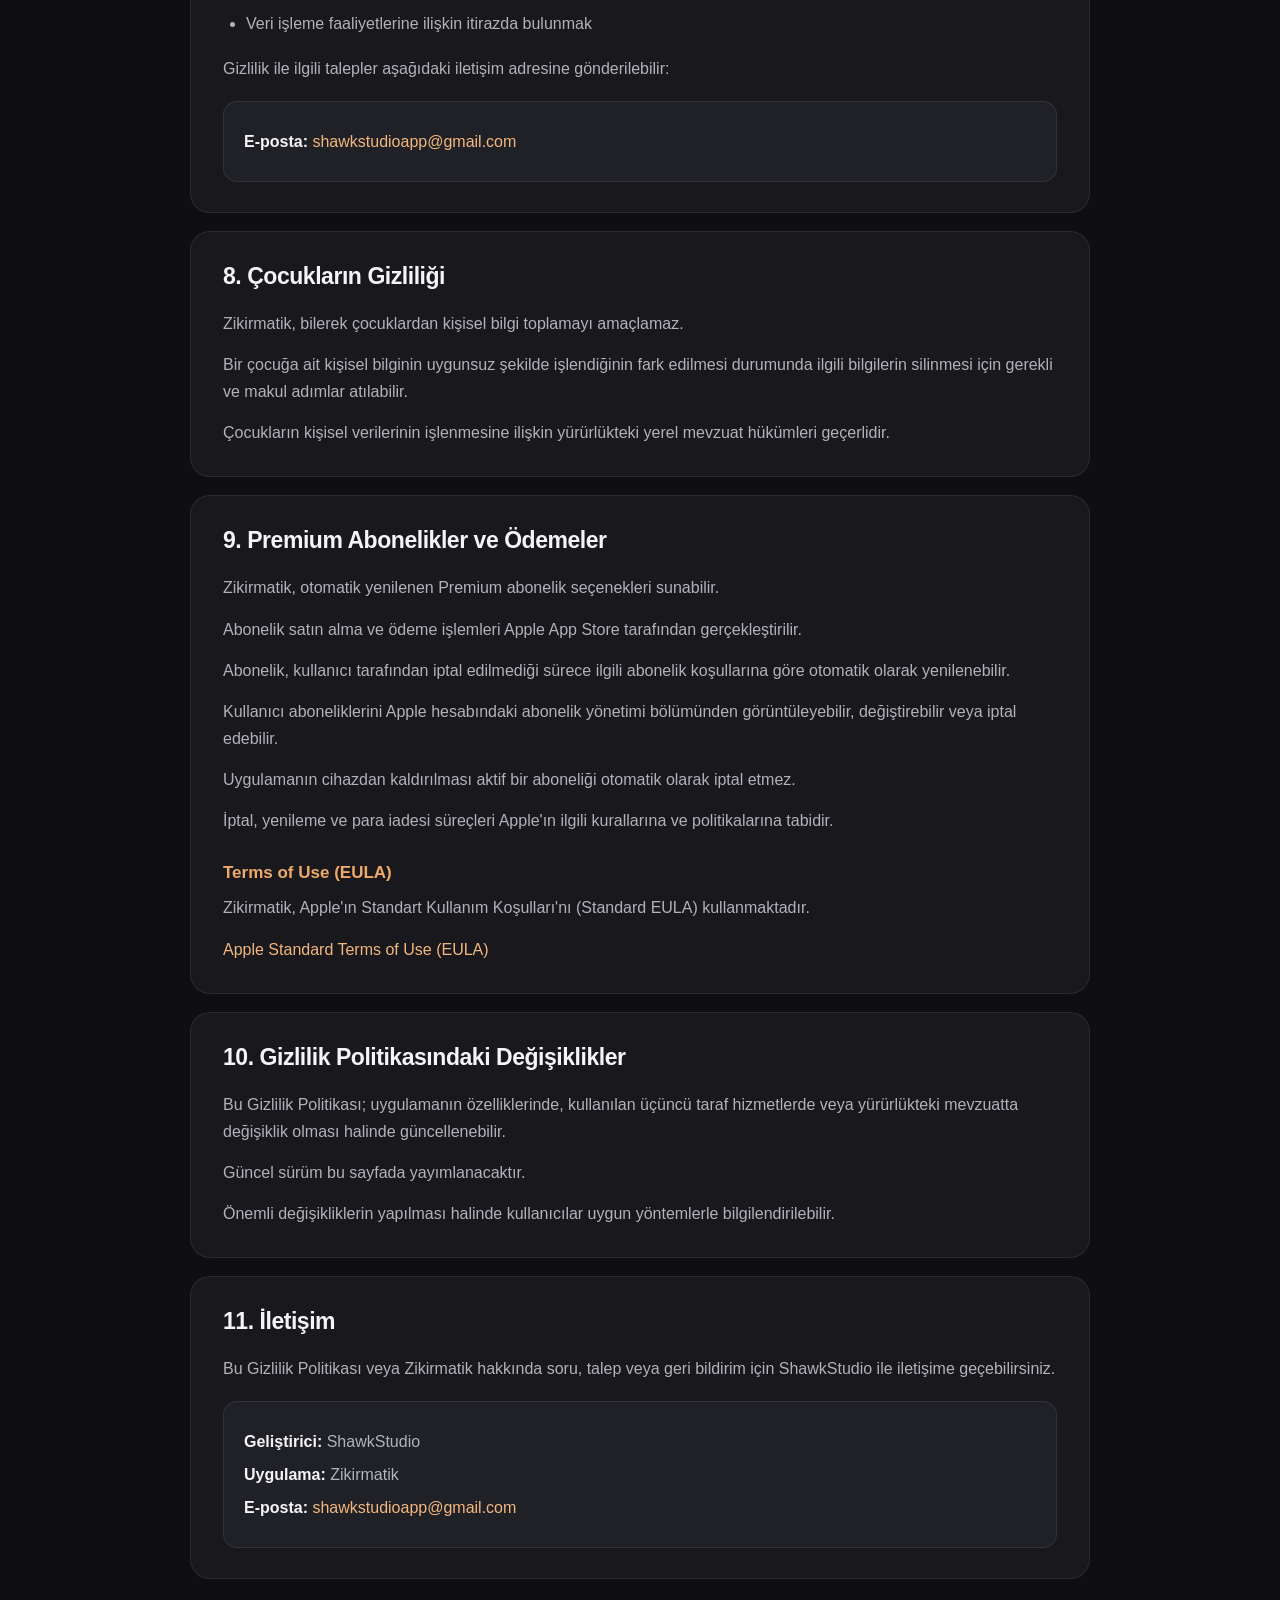
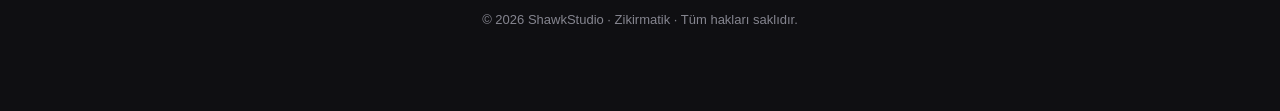
==== commit 7fb23595: "Update print statement from 'Hello' to 'Goodbye'" ====
--- a/privacy/index.html
+++ b/privacy/index.html
@@ -1,19 +1,29 @@
 <!DOCTYPE html>
-
 <html lang="tr">
 <head>
-  <meta charset="UTF-8">
-  <meta name="viewport" content="width=device-width, initial-scale=1.0">
-
-  <title>Zikirmatik - Kullanıcı Sözleşmesi ve Gizlilik Politikası</title>
-
-<meta
-name="description"
-content="Zikirmatik uygulamasına ait Kullanıcı Sözleşmesi ve Gizlilik Politikası."
-
->
+  <meta charset="UTF-8" />
+  <meta name="viewport" content="width=device-width, initial-scale=1.0" />
+
+  <title>Zikirmatik - Gizlilik Politikası</title>
+  <meta
+    name="description"
+    content="Zikirmatik uygulamasının gizlilik politikası, kullanılan üçüncü taraf hizmetler, abonelikler, reklamlar ve veri işleme uygulamaları."
+  />
 
   <style>
+    :root {
+      --background: #0f0f12;
+      --card: #18181d;
+      --card-secondary: #202027;
+      --text: #f5f5f7;
+      --secondary-text: #b2b2ba;
+      --muted-text: #85858f;
+      --accent: #efaa68;
+      --border: rgba(255, 255, 255, 0.08);
+      --link: #f3b77e;
+      --max-width: 900px;
+    }
+
     * {
       box-sizing: border-box;
     }
@@ -24,322 +34,802 @@
 
     body {
       margin: 0;
-      background-color: #f5f6f7;
-      color: #222222;
+      padding: 0;
+      background:
+        radial-gradient(
+          circle at top,
+          rgba(239, 170, 104, 0.08),
+          transparent 34%
+        ),
+        var(--background);
+
+      color: var(--text);
       font-family:
         -apple-system,
         BlinkMacSystemFont,
+        "SF Pro Display",
+        "SF Pro Text",
         "Segoe UI",
         Roboto,
         Helvetica,
         Arial,
         sans-serif;
-      font-size: 16px;
+
       line-height: 1.7;
+      -webkit-font-smoothing: antialiased;
     }
 
     .container {
-      width: min(100% - 32px, 920px);
-      margin: 40px auto;
-      padding: 48px;
-      background-color: #ffffff;
-      border-radius: 18px;
-      box-shadow: 0 8px 30px rgba(0, 0, 0, 0.07);
-    }
-
-    h1,
-    h2,
+      width: min(calc(100% - 32px), var(--max-width));
+      margin: 0 auto;
+      padding: 56px 0 80px;
+    }
+
+    .header {
+      margin-bottom: 32px;
+      padding: 36px;
+      background: linear-gradient(
+        145deg,
+        rgba(239, 170, 104, 0.12),
+        rgba(255, 255, 255, 0.025)
+      );
+      border: 1px solid var(--border);
+      border-radius: 24px;
+    }
+
+    .app-name {
+      margin: 0 0 8px;
+      color: var(--accent);
+      font-size: 15px;
+      font-weight: 700;
+      letter-spacing: 0.08em;
+      text-transform: uppercase;
+    }
+
+    h1 {
+      margin: 0;
+      font-size: clamp(34px, 6vw, 52px);
+      line-height: 1.08;
+      letter-spacing: -0.035em;
+    }
+
+    .updated {
+      margin-top: 18px;
+      color: var(--secondary-text);
+      font-size: 14px;
+    }
+
+    .intro {
+      margin-top: 26px;
+      color: var(--secondary-text);
+      font-size: 17px;
+    }
+
+    .section {
+      margin-top: 18px;
+      padding: 30px 32px;
+      background: var(--card);
+      border: 1px solid var(--border);
+      border-radius: 20px;
+    }
+
+    h2 {
+      margin: 0 0 18px;
+      color: var(--text);
+      font-size: 23px;
+      line-height: 1.3;
+      letter-spacing: -0.02em;
+    }
+
     h3 {
-      color: #17201b;
-      line-height: 1.3;
-    }
-
-    h1 {
-      margin-top: 0;
-      margin-bottom: 10px;
-      font-size: 34px;
+      margin: 26px 0 10px;
+      color: var(--accent);
+      font-size: 17px;
+      line-height: 1.4;
+    }
+
+    p {
+      margin: 0 0 14px;
+      color: var(--secondary-text);
+    }
+
+    p:last-child {
+      margin-bottom: 0;
+    }
+
+    ul {
+      margin: 12px 0 18px;
+      padding-left: 23px;
+      color: var(--secondary-text);
+    }
+
+    li {
+      margin: 7px 0;
+    }
+
+    strong {
+      color: var(--text);
+      font-weight: 650;
+    }
+
+    a {
+      color: var(--link);
+      text-decoration: none;
+      word-break: break-word;
+    }
+
+    a:hover {
+      text-decoration: underline;
+    }
+
+    .service-list {
+      display: grid;
+      gap: 12px;
+      margin-top: 18px;
+    }
+
+    .service {
+      padding: 16px 18px;
+      background: var(--card-secondary);
+      border: 1px solid var(--border);
+      border-radius: 14px;
+    }
+
+    .service strong {
+      display: block;
+      margin-bottom: 4px;
+    }
+
+    .service span {
+      color: var(--secondary-text);
+      font-size: 14px;
+    }
+
+    .notice {
+      margin-top: 18px;
+      padding: 18px;
+      background: rgba(239, 170, 104, 0.08);
+      border: 1px solid rgba(239, 170, 104, 0.18);
+      border-radius: 14px;
+      color: var(--secondary-text);
+    }
+
+    .contact {
+      margin-top: 18px;
+      padding: 20px;
+      background: var(--card-secondary);
+      border: 1px solid var(--border);
+      border-radius: 14px;
+    }
+
+    .contact-row {
+      margin: 6px 0;
+      color: var(--secondary-text);
+    }
+
+    footer {
+      padding: 30px 10px 0;
+      color: var(--muted-text);
       text-align: center;
-    }
-
-    h2 {
-      margin-top: 48px;
-      padding-bottom: 10px;
-      border-bottom: 2px solid #e5e9e6;
-      font-size: 26px;
-    }
-
-    h3 {
-      margin-top: 30px;
-      font-size: 20px;
-    }
-
-    p {
-      margin: 14px 0;
-    }
-
-    ul {
-      padding-left: 24px;
-    }
-
-    li {
-      margin-bottom: 8px;
-    }
-
-    a {
-      color: #28754a;
-      word-break: break-word;
-    }
-
-    .updated-date {
-      margin-bottom: 40px;
-      color: #666666;
-      text-align: center;
-    }
-
-    .intro {
-      padding: 20px;
-      background-color: #f1f7f3;
-      border-left: 4px solid #28754a;
-      border-radius: 10px;
-    }
-
-    .contact-box {
-      margin-top: 24px;
-      padding: 22px;
-      background-color: #f1f7f3;
-      border-radius: 12px;
-    }
-
-    footer {
-      margin-top: 50px;
-      padding-top: 24px;
-      border-top: 1px solid #dddddd;
-      color: #777777;
-      font-size: 14px;
-      text-align: center;
-    }
-
-    @media (prefers-color-scheme: dark) {
-      body {
-        background-color: #101411;
-        color: #e7e9e7;
+      font-size: 13px;
+    }
+
+    @media (max-width: 600px) {
+      .container {
+        width: min(calc(100% - 22px), var(--max-width));
+        padding-top: 24px;
+        padding-bottom: 50px;
       }
 
-      .container {
-        background-color: #19201b;
-        box-shadow: none;
+      .header {
+        padding: 26px 22px;
+        border-radius: 20px;
       }
 
-      h1,
-      h2,
-      h3 {
-        color: #ffffff;
+      .section {
+        padding: 24px 20px;
+        border-radius: 18px;
       }
 
       h2 {
-        border-bottom-color: #354039;
+        font-size: 21px;
       }
 
-      .updated-date {
-        color: #b8beb9;
+      .intro {
+        font-size: 16px;
       }
-
-      .intro,
-      .contact-box {
-        background-color: #222c25;
-      }
-
-      a {
-        color: #74d69c;
-      }
-
-      footer {
-        color: #a8afa9;
-        border-top-color: #354039;
-      }
-    }
-
-    @media (max-width: 700px) {
-      .container {
-        width: 100%;
-        margin: 0;
-        padding: 28px 20px;
-        border-radius: 0;
-      }
-
-      h1 {
-        font-size: 28px;
-      }
-
-      h2 {
-        margin-top: 38px;
-        font-size: 23px;
-      }
     }
   </style>
-
 </head>
 
 <body>
   <main class="container">
-    Zikirmatik Gizlilik Politikası
-Son güncelleme: 7 Eylül 2026
-Bu Gizlilik Politikası, Zikirmatik mobil uygulamasının (“Uygulama”) kullanımı sırasında hangi bilgilerin işlendiğini, bu bilgilerin hangi amaçlarla kullanıldığını ve kullanıcıların gizlilik haklarını açıklamaktadır.
-Uygulamanın geliştiricisi Oktay KÜÇÜKŞAHİN / ShawkStudio’dur.
-1. Toplanan veya İşlenen Bilgiler
-Zikirmatik, uygulamayı kullanabilmek için kullanıcı hesabı oluşturulmasını zorunlu tutmaz ve ad, soyad, telefon numarası veya e-posta adresi gibi bilgileri doğrudan talep etmez.
-Bununla birlikte, kullanılan özelliklere ve üçüncü taraf hizmetlere bağlı olarak aşağıdaki veri kategorileri işlenebilir.
-1.1. Uygulama Kullanım Verileri
-Uygulamanın kullanımını anlamak ve kullanıcı deneyimini geliştirmek amacıyla aşağıdaki türde teknik ve istatistiksel veriler işlenebilir:
-Uygulama sürümü
-Cihaz ve işletim sistemi bilgileri
-Uygulama dili
-Oturum bilgileri
-Uygulama içindeki genel etkileşimler
-Görüntülenen ekranlar ve kullanılan özellikler
-Abonelik/paywall etkileşimleri
-Yaklaşık ülke veya bölge bilgisi
-Teknik performans bilgileri
-Bu veriler kullanıcıyı doğrudan tanımlamak amacıyla kullanılmaz.
-1.2. Firebase Analytics
-Uygulama, kullanım istatistiklerini analiz etmek ve uygulamanın geliştirilmesine yardımcı olmak amacıyla Google Firebase Analytics kullanır.
-Firebase Analytics aşağıdaki türde verileri işleyebilir:
-Cihaz ve uygulama bilgileri
-Uygulama içi etkileşimler
-Oturum bilgileri
-Yaklaşık konum veya bölge bilgisi
-Uygulama dili
-Kullanım ve performans verileri
-Uygulama, Firebase Analytics üzerinden kullanıcıya ait ad, e-posta adresi veya özel bir Firebase User ID göndermeyi amaçlamaz.
-Zikirmatik’in mevcut Firebase Analytics entegrasyonu reklam kimliğine (IDFA) erişmek amacıyla yapılandırılmamıştır.
-Google, bu verileri kendi gizlilik politikaları doğrultusunda işleyebilir.
-1.3. Reklamlar — Google AdMob ve UMP
-Uygulamanın ücretsiz sürümünde reklam gösterilebilir.
-Reklam hizmetlerinin sağlanması amacıyla Google AdMob kullanılmaktadır. Reklam tercihleri ve gerekli izin süreçleri için Google User Messaging Platform (UMP) kullanılabilir.
-Bu hizmetler, kullanıcının cihazına, bölgesine, reklam tercihine ve verdiği izinlere bağlı olarak aşağıdaki türde bilgileri işleyebilir:
-Cihaz bilgileri
-Cihaz veya reklam tanımlayıcıları
-Yaklaşık konum
-Reklam görüntüleme ve etkileşim bilgileri
-Uygulama kullanım bilgileri
-Reklam performans bilgileri
-Gizlilik ve onay tercihleri
-Reklamların kişiselleştirilmesi veya kullanıcı takibi, kullanıcının cihaz ayarlarına, bölgesine ve verdiği izinlere bağlı olabilir.
-Google AdMob ve UMP tarafından gerçekleştirilen veri işlemleri Google’ın kendi gizlilik politikalarına tabidir.
-1.4. Abonelik ve Satın Alma Bilgileri
-Zikirmatik, otomatik yenilenen Premium abonelikler sunabilir.
-Satın alma işlemleri Apple App Store üzerinden gerçekleştirilir.
-Geliştirici:
-Kullanıcının kredi kartı veya banka kartı bilgilerini görmez,
-Ödeme kartı bilgilerini saklamaz,
-Ödeme işlemini doğrudan gerçekleştirmez.
-Abonelik durumunun doğrulanması ve Premium erişimin yönetilmesi amacıyla aşağıdaki bilgiler işlenebilir:
-Satın alınan abonelik ürünü
-Ürün kimliği
-Abonelik durumu
-Aboneliğin aktif olup olmadığı
-Yenileme veya sona erme bilgileri
-Satın alma işlemiyle ilişkili teknik tanımlayıcılar
-1.5. RevenueCat
-Aboneliklerin ve Premium erişimin yönetilmesi amacıyla RevenueCat hizmeti kullanılmaktadır.
-RevenueCat, abonelik durumunu doğrulamak için App Store tarafından sağlanan satın alma ve abonelik bilgilerini işleyebilir.
-RevenueCat ayrıca abonelik yönetimi için anonim veya teknik kullanıcı tanımlayıcıları kullanabilir.
-RevenueCat, ödeme kartı bilgilerini Zikirmatik adına toplamaz veya saklamaz.
-1.6. Yerel Uygulama Verileri
-Aşağıdaki bilgiler kullanıcının cihazında yerel olarak saklanabilir:
-Zikir sayaç değerleri
-Zikir geçmişi
-Günlük hedefler
-Seri bilgileri
-Kullanıcının oluşturduğu özel zikirler
-Favoriler
-Uygulama tercihleri
-Bildirim tercihleri
-Dil tercihi
-Bu veriler, uygulamanın temel özelliklerinin çalışması için kullanılabilir.
-Uygulamanın cihazdan silinmesi, cihazda yerel olarak saklanan bu verilerin silinmesine neden olabilir.
-1.7. Bildirimler
-Kullanıcı izin verdiği takdirde Zikirmatik aşağıdaki türde bildirimler gönderebilir:
-Günlük zikir hatırlatmaları
-Günlük hedef hatırlatmaları
-Seri bozulmadan önce hatırlatmalar
-Belirli bir süre kullanılmadığında uygulamaya geri dönüş hatırlatmaları
-Bildirim izni kullanıcı tarafından cihaz ayarlarından herhangi bir zamanda kapatılabilir.
-1.8. Kullanıcının İletişim Yoluyla Gönderdiği Bilgiler
-Kullanıcı destek veya geri bildirim amacıyla geliştiriciyle iletişime geçtiğinde, gönüllü olarak gönderdiği bilgiler işlenebilir.
-Bunlar şunları içerebilir:
-Ad veya kullanıcı tarafından verilen isim
-E-posta adresi
-Mesaj içeriği
-Ekran görüntüleri
-Teknik bilgiler
-Bu bilgiler yalnızca ilgili talebin yanıtlanması, sorunların çözülmesi ve hizmetin geliştirilmesi amacıyla kullanılır.
-2. Bilgilerin Kullanım Amaçları
-İşlenen bilgiler aşağıdaki amaçlarla kullanılabilir:
-Uygulama özelliklerini sunmak
-Kullanıcı tercihlerini uygulamak
-Zikir ve hedef verilerini yönetmek
-Premium abonelikleri doğrulamak
-Reklam göstermek
-Kullanıcıların gizlilik ve reklam tercihlerini uygulamak
-Uygulama kullanımını analiz etmek
-Performansı ölçmek
-Kullanıcı deneyimini geliştirmek
-Teknik sorunları tespit etmek
-Destek taleplerini yanıtlamak
-Yasal yükümlülükleri yerine getirmek
-3. Üçüncü Taraf Hizmetler
-Zikirmatik aşağıdaki üçüncü taraf hizmetlerden yararlanabilir:
-Apple App Store
-Google Firebase Analytics
-Google AdMob
-Google User Messaging Platform (UMP)
-RevenueCat
-Bu hizmetler kendi gizlilik politikaları ve kullanım koşulları doğrultusunda veri işleyebilir.
-Kullanıcıların ilgili hizmet sağlayıcıların gizlilik politikalarını ayrıca incelemeleri önerilir.
-4. Verilerin Satılması
-Zikirmatik, kullanıcıların kişisel bilgilerini üçüncü taraflara satmaz.
-Veriler yalnızca uygulamanın çalışması, analiz, reklam, abonelik yönetimi, teknik hizmetlerin sağlanması veya yasal yükümlülüklerin yerine getirilmesi amacıyla gerekli hizmet sağlayıcılarla paylaşılabilir.
-5. Veri Saklama
-Geliştirici tarafından doğrudan işlenen kişisel bilgiler yalnızca gerekli olduğu süre boyunca saklanır.
-Uygulama içindeki bazı bilgiler yalnızca kullanıcının cihazında saklanabilir.
-Firebase Analytics, Google AdMob, RevenueCat ve Apple tarafından işlenen verilerin saklama süreleri ilgili hizmet sağlayıcıların kendi politikalarına göre belirlenir.
-6. Veri Güvenliği
-Kullanıcı bilgilerinin yetkisiz erişim, değişiklik, ifşa veya kayba karşı korunması amacıyla makul teknik ve idari önlemler alınır.
-Bununla birlikte, hiçbir elektronik veri aktarım veya saklama yönteminin tamamen güvenli olduğu garanti edilemez.
-7. Kullanıcı Hakları
-Kullanıcılar, yürürlükteki mevzuat kapsamında kendileriyle ilgili kişisel veriler için aşağıdaki haklara sahip olabilir:
-Kişisel verilerinin işlenip işlenmediğini öğrenme
-İşlenen veriler hakkında bilgi talep etme
-Verilerin hangi amaçla kullanıldığını öğrenme
-Yanlış veya eksik verilerin düzeltilmesini isteme
-Yasal şartların oluşması durumunda verilerin silinmesini isteme
-Veri işleme faaliyetlerine ilişkin itiraz veya şikâyette bulunma
-Bu konulardaki talepler aşağıdaki e-posta adresine gönderilebilir:
-shawkstudioapp@gmail.com
-8. Çocukların Gizliliği
-Zikirmatik, bilerek 13 yaşından küçük çocuklardan kişisel bilgi toplamayı amaçlamaz.
-13 yaşından küçük bir çocuğa ait kişisel verinin işlendiğinin fark edilmesi halinde, ilgili verilerin silinmesi için makul önlemler alınacaktır.
-Yerel mevzuatın daha yüksek bir yaş sınırı gerektirdiği durumlarda ilgili yasal düzenlemeler geçerlidir.
-9. Abonelikler ve Ödemeler
-Premium abonelikler Apple App Store üzerinden satın alınır.
-Otomatik yenilenen abonelikler, kullanıcı iptal etmediği sürece ilgili abonelik döneminin sonunda yenilenebilir.
-Abonelikler Apple hesabındaki abonelik yönetimi bölümünden görüntülenebilir veya iptal edilebilir.
-Uygulamanın cihazdan silinmesi aktif aboneliği otomatik olarak iptal etmez.
-İptal, yenileme ve para iadesi işlemleri Apple’ın yürürlükteki kurallarına tabidir.
-Zikirmatik, Apple’ın Standart Kullanım Koşulları’nı (EULA) kullanmaktadır.
-Terms of Use (EULA):
-https://www.apple.com/legal/internet-services/itunes/dev/stdeula/
-10. Gizlilik Politikasındaki Değişiklikler
-Bu Gizlilik Politikası; uygulamanın özelliklerinde, üçüncü taraf hizmetlerde veya yürürlükteki mevzuatta değişiklik olması halinde güncellenebilir.
-Güncel sürüm her zaman bu sayfada yayımlanır.
-Önemli değişikliklerde kullanıcılar uygun yöntemlerle bilgilendirilebilir.
-11. İletişim
-Gizlilik Politikası veya Zikirmatik hakkında soru ve talepler için:
-Geliştirici: Oktay KÜÇÜKŞAHİN
-Uygulama: Zikirmatik
-E-posta: shawkstudioapp@gmail.com
-© 2026 Zikirmatik. Tüm hakları saklıdır.
+
+    <header class="header">
+      <div class="app-name">Zikirmatik</div>
+
+      <h1>Gizlilik Politikası</h1>
+
+      <div class="updated">
+        Son güncelleme: 7 Eylül 2026
+      </div>
+
+      <p class="intro">
+        Bu Gizlilik Politikası, Zikirmatik mobil uygulamasının
+        (“Uygulama”) kullanımı sırasında hangi bilgilerin işlenebileceğini,
+        bu bilgilerin hangi amaçlarla kullanılabileceğini ve kullanıcıların
+        gizlilik haklarını açıklamaktadır.
+      </p>
+
+      <p class="intro">
+        Uygulama <strong>ShawkStudio</strong> tarafından geliştirilmekte
+        ve sunulmaktadır.
+      </p>
+    </header>
+
+
+    <section class="section">
+      <h2>1. Toplanan veya İşlenen Bilgiler</h2>
+
+      <p>
+        Zikirmatik, uygulamanın temel özelliklerini kullanabilmek için
+        kullanıcı hesabı oluşturulmasını zorunlu tutmaz.
+      </p>
+
+      <p>
+        Uygulama doğrudan ad, soyad, telefon numarası veya e-posta adresi
+        gibi kişisel bilgileri zorunlu olarak talep etmez.
+      </p>
+
+      <p>
+        Bununla birlikte, kullanılan özelliklere ve üçüncü taraf hizmetlere
+        bağlı olarak bazı teknik bilgiler ve kullanım verileri işlenebilir.
+      </p>
+
+
+      <h3>1.1 Uygulama Kullanım Verileri</h3>
+
+      <p>
+        Uygulamanın nasıl kullanıldığını anlamak, performansı değerlendirmek
+        ve kullanıcı deneyimini geliştirmek amacıyla aşağıdaki türde
+        bilgiler işlenebilir:
+      </p>
+
+      <ul>
+        <li>Uygulama sürümü</li>
+        <li>Cihaz ve işletim sistemi bilgileri</li>
+        <li>Uygulama dili</li>
+        <li>Oturum bilgileri</li>
+        <li>Uygulama içindeki genel etkileşimler</li>
+        <li>Görüntülenen ekranlar ve kullanılan özellikler</li>
+        <li>Abonelik ve ödeme ekranlarıyla ilgili etkileşimler</li>
+        <li>Yaklaşık ülke veya bölge bilgileri</li>
+        <li>Teknik performans ve kullanım bilgileri</li>
+      </ul>
+
+
+      <h3>1.2 Firebase Analytics</h3>
+
+      <p>
+        Zikirmatik, uygulamanın kullanımını analiz etmek ve hizmeti
+        geliştirmek amacıyla <strong>Google Firebase Analytics</strong>
+        kullanmaktadır.
+      </p>
+
+      <p>
+        Firebase Analytics; cihaz ve uygulama bilgileri, oturumlar,
+        uygulama içi etkileşimler, uygulama dili, yaklaşık bölge ve benzeri
+        kullanım verilerini işleyebilir.
+      </p>
+
+      <p>
+        Zikirmatik, Firebase Analytics aracılığıyla kullanıcının adını,
+        e-posta adresini veya uygulama tarafından oluşturulmuş kişisel bir
+        kullanıcı profili göndermeyi amaçlamaz.
+      </p>
+
+      <p>
+        Firebase Analytics tarafından gerçekleştirilen veri işleme
+        faaliyetleri Google'ın kendi gizlilik politikalarına tabidir.
+      </p>
+
+
+      <h3>1.3 Google AdMob ve Reklamlar</h3>
+
+      <p>
+        Zikirmatik'in ücretsiz sürümünde reklamlar gösterilebilir.
+        Reklamların sağlanması için <strong>Google AdMob</strong>
+        kullanılmaktadır.
+      </p>
+
+      <p>
+        AdMob; kullanıcının cihazına, bölgesine, gizlilik tercihlerine ve
+        verdiği izinlere bağlı olarak aşağıdaki türde bilgileri işleyebilir:
+      </p>
+
+      <ul>
+        <li>Cihaz bilgileri</li>
+        <li>Cihaz veya reklam tanımlayıcıları</li>
+        <li>Yaklaşık konum veya bölge</li>
+        <li>Reklam görüntüleme bilgileri</li>
+        <li>Reklam etkileşimleri</li>
+        <li>Uygulama kullanım bilgileri</li>
+        <li>Reklam performans bilgileri</li>
+      </ul>
+
+      <p>
+        Reklamlarla ilgili gizlilik tercihlerini ve gerekli onay süreçlerini
+        yönetmek amacıyla
+        <strong>Google User Messaging Platform (UMP)</strong>
+        kullanılabilir.
+      </p>
+
+      <p>
+        Reklamların kişiselleştirilmesi veya ilgili veri işleme faaliyetleri;
+        kullanıcının bulunduğu bölgeye, cihaz ayarlarına ve verdiği izinlere
+        bağlı olabilir.
+      </p>
+
+
+      <h3>1.4 Abonelik ve Satın Alma Bilgileri</h3>
+
+      <p>
+        Zikirmatik, otomatik yenilenen Premium abonelikler sunabilir.
+        Satın alma işlemleri <strong>Apple App Store</strong> üzerinden
+        gerçekleştirilir.
+      </p>
+
+      <p>
+        ShawkStudio kullanıcının kredi kartı veya banka kartı bilgilerini
+        doğrudan görmez, toplamaz veya saklamaz.
+      </p>
+
+      <p>
+        Abonelik durumunun doğrulanması ve Premium erişimin yönetilmesi için
+        aşağıdaki türde bilgiler işlenebilir:
+      </p>
+
+      <ul>
+        <li>Satın alınan abonelik ürünü</li>
+        <li>Ürün kimliği</li>
+        <li>Abonelik durumu</li>
+        <li>Premium erişimin aktif olup olmadığı</li>
+        <li>Yenileme ve sona erme bilgileri</li>
+        <li>Satın alma işlemiyle ilişkili teknik bilgiler</li>
+      </ul>
+
+
+      <h3>1.5 RevenueCat</h3>
+
+      <p>
+        Zikirmatik, aboneliklerin ve Premium erişimin yönetilmesi amacıyla
+        <strong>RevenueCat</strong> hizmetini kullanmaktadır.
+      </p>
+
+      <p>
+        RevenueCat, abonelik durumunun doğrulanabilmesi için App Store
+        tarafından sağlanan satın alma ve abonelik bilgilerini işleyebilir.
+      </p>
+
+      <p>
+        RevenueCat ayrıca abonelik yönetimi amacıyla anonim veya teknik
+        kullanıcı tanımlayıcıları kullanabilir.
+      </p>
+
+      <p>
+        Kullanıcının ödeme kartı bilgileri RevenueCat aracılığıyla
+        Zikirmatik'e aktarılmaz.
+      </p>
+
+
+      <h3>1.6 Cihazda Saklanan Uygulama Verileri</h3>
+
+      <p>
+        Zikirmatik'in temel özelliklerinin çalışabilmesi için bazı bilgiler
+        kullanıcının cihazında yerel olarak saklanabilir.
+      </p>
+
+      <ul>
+        <li>Zikir sayaç değerleri</li>
+        <li>Zikir geçmişi</li>
+        <li>Günlük hedefler</li>
+        <li>Seri bilgileri</li>
+        <li>Kullanıcının oluşturduğu özel zikirler</li>
+        <li>Favoriler</li>
+        <li>Uygulama tercihleri</li>
+        <li>Bildirim tercihleri</li>
+        <li>Dil tercihi</li>
+      </ul>
+
+      <p>
+        Uygulamanın cihazdan kaldırılması, cihazda yerel olarak saklanan
+        bazı uygulama verilerinin silinmesine neden olabilir.
+      </p>
+
+
+      <h3>1.7 Bildirimler</h3>
+
+      <p>
+        Kullanıcı bildirim izni verdiği takdirde Zikirmatik aşağıdaki
+        amaçlarla bildirim gönderebilir:
+      </p>
+
+      <ul>
+        <li>Günlük zikir hatırlatmaları</li>
+        <li>Günlük hedef hatırlatmaları</li>
+        <li>Serinin korunmasına yönelik hatırlatmalar</li>
+        <li>Uygulamaya geri dönüş hatırlatmaları</li>
+      </ul>
+
+      <p>
+        Kullanıcı bildirim iznini cihazının Ayarlar bölümünden istediği
+        zaman değiştirebilir veya kapatabilir.
+      </p>
+
+
+      <h3>1.8 Kullanıcının İletişim Yoluyla Gönderdiği Bilgiler</h3>
+
+      <p>
+        Kullanıcı destek veya geri bildirim amacıyla ShawkStudio ile
+        iletişime geçtiğinde gönüllü olarak gönderdiği bilgiler işlenebilir.
+      </p>
+
+      <p>
+        Bu bilgiler e-posta adresi, mesaj içeriği, ekran görüntüsü veya
+        kullanıcının gönüllü olarak sağladığı teknik bilgileri içerebilir.
+      </p>
+
+      <p>
+        Bu bilgiler yalnızca talebin yanıtlanması, teknik sorunların
+        çözülmesi ve uygulamanın geliştirilmesi amacıyla kullanılabilir.
+      </p>
+    </section>
+
+
+    <section class="section">
+      <h2>2. Bilgilerin Kullanım Amaçları</h2>
+
+      <p>
+        İşlenen bilgiler aşağıdaki amaçlarla kullanılabilir:
+      </p>
+
+      <ul>
+        <li>Uygulamanın temel özelliklerini sunmak</li>
+        <li>Kullanıcı tercihlerini uygulamak</li>
+        <li>Zikir ve hedef verilerini yönetmek</li>
+        <li>Premium abonelikleri doğrulamak ve yönetmek</li>
+        <li>Reklamları göstermek ve reklam performansını ölçmek</li>
+        <li>Gizlilik ve reklam tercihlerini uygulamak</li>
+        <li>Uygulama kullanımını analiz etmek</li>
+        <li>Uygulamanın performansını değerlendirmek</li>
+        <li>Kullanıcı deneyimini geliştirmek</li>
+        <li>Teknik sorunları tespit etmek ve çözmek</li>
+        <li>Destek taleplerini yanıtlamak</li>
+        <li>Yasal yükümlülükleri yerine getirmek</li>
+      </ul>
+    </section>
+
+
+    <section class="section">
+      <h2>3. Kullanılan Üçüncü Taraf Hizmetler</h2>
+
+      <p>
+        Zikirmatik'in çalışması, analiz, reklam ve abonelik hizmetlerinin
+        sunulması amacıyla aşağıdaki üçüncü taraf hizmetlerden
+        yararlanılabilir.
+      </p>
+
+      <div class="service-list">
+
+        <div class="service">
+          <strong>Apple App Store</strong>
+          <span>
+            Uygulama dağıtımı, abonelikler ve ödeme işlemleri.
+          </span>
+        </div>
+
+        <div class="service">
+          <strong>Google Firebase Analytics</strong>
+          <span>
+            Uygulama kullanımının ve kullanıcı etkileşimlerinin analizi.
+          </span>
+        </div>
+
+        <div class="service">
+          <strong>Google AdMob</strong>
+          <span>
+            Uygulama içinde reklamların sunulması ve reklam performansının
+            ölçülmesi.
+          </span>
+        </div>
+
+        <div class="service">
+          <strong>Google User Messaging Platform (UMP)</strong>
+          <span>
+            Reklam ve gizlilik onaylarının yönetilmesi.
+          </span>
+        </div>
+
+        <div class="service">
+          <strong>RevenueCat</strong>
+          <span>
+            Premium aboneliklerin ve satın alma haklarının yönetilmesi.
+          </span>
+        </div>
+
+      </div>
+
+      <div class="notice">
+        Bu üçüncü taraf hizmetler bazı bilgileri kendi gizlilik
+        politikaları ve hizmet koşulları doğrultusunda işleyebilir.
+      </div>
+
+      <h3>İlgili Gizlilik Politikaları</h3>
+
+      <p>
+        Google Gizlilik Politikası:<br />
+        <a
+          href="https://policies.google.com/privacy"
+          target="_blank"
+          rel="noopener noreferrer"
+        >
+          https://policies.google.com/privacy
+        </a>
+      </p>
+
+      <p>
+        Firebase Gizlilik ve Güvenlik Bilgileri:<br />
+        <a
+          href="https://firebase.google.com/support/privacy"
+          target="_blank"
+          rel="noopener noreferrer"
+        >
+          https://firebase.google.com/support/privacy
+        </a>
+      </p>
+
+      <p>
+        RevenueCat Gizlilik Politikası:<br />
+        <a
+          href="https://www.revenuecat.com/privacy/"
+          target="_blank"
+          rel="noopener noreferrer"
+        >
+          https://www.revenuecat.com/privacy/
+        </a>
+      </p>
+
+      <p>
+        Apple Gizlilik Politikası:<br />
+        <a
+          href="https://www.apple.com/legal/privacy/"
+          target="_blank"
+          rel="noopener noreferrer"
+        >
+          https://www.apple.com/legal/privacy/
+        </a>
+      </p>
+    </section>
+
+
+    <section class="section">
+      <h2>4. Verilerin Satılması</h2>
+
+      <p>
+        ShawkStudio, kullanıcıların kişisel bilgilerini doğrudan üçüncü
+        taraflara satmaz.
+      </p>
+
+      <p>
+        Veriler; uygulamanın çalışması, analiz, reklam, abonelik yönetimi,
+        teknik hizmetlerin sunulması veya yasal yükümlülüklerin yerine
+        getirilmesi için gerekli hizmet sağlayıcılar tarafından
+        işlenebilir.
+      </p>
+    </section>
+
+
+    <section class="section">
+      <h2>5. Veri Saklama</h2>
+
+      <p>
+        ShawkStudio tarafından doğrudan işlenen kişisel bilgiler yalnızca
+        ilgili amaç için gerekli olduğu sürece saklanır.
+      </p>
+
+      <p>
+        Uygulamadaki bazı bilgiler yalnızca kullanıcının cihazında yerel
+        olarak saklanabilir.
+      </p>
+
+      <p>
+        Apple, Google ve RevenueCat gibi üçüncü taraf hizmet sağlayıcıların
+        işlediği verilerin saklama süreleri ilgili şirketlerin kendi
+        politikalarına tabidir.
+      </p>
+    </section>
+
+
+    <section class="section">
+      <h2>6. Veri Güvenliği</h2>
+
+      <p>
+        Kullanıcı bilgilerinin yetkisiz erişime, değişikliğe, ifşaya veya
+        kayba karşı korunması amacıyla makul teknik ve idari önlemler
+        uygulanmaya çalışılmaktadır.
+      </p>
+
+      <p>
+        Bununla birlikte, internet üzerinden gerçekleştirilen hiçbir veri
+        aktarımının veya elektronik veri saklama yönteminin yüzde yüz
+        güvenli olduğu garanti edilemez.
+      </p>
+    </section>
+
+
+    <section class="section">
+      <h2>7. Kullanıcı Hakları</h2>
+
+      <p>
+        Kullanıcılar yürürlükteki mevzuat kapsamında, kendileriyle ilgili
+        kişisel veriler konusunda çeşitli haklara sahip olabilir.
+      </p>
+
+      <p>
+        Bu haklar aşağıdakileri içerebilir:
+      </p>
+
+      <ul>
+        <li>Kişisel verilerin işlenip işlenmediğini öğrenmek</li>
+        <li>İşlenen veriler hakkında bilgi talep etmek</li>
+        <li>Verilerin hangi amaçlarla kullanıldığını öğrenmek</li>
+        <li>Yanlış veya eksik bilgilerin düzeltilmesini istemek</li>
+        <li>Yasal şartların oluşması halinde verilerin silinmesini istemek</li>
+        <li>Veri işleme faaliyetlerine ilişkin itirazda bulunmak</li>
+      </ul>
+
+      <p>
+        Gizlilik ile ilgili talepler aşağıdaki iletişim adresine
+        gönderilebilir:
+      </p>
+
+      <div class="contact">
+        <div class="contact-row">
+          <strong>E-posta:</strong>
+          <a href="mailto:shawkstudioapp@gmail.com">
+            shawkstudioapp@gmail.com
+          </a>
+        </div>
+      </div>
+    </section>
+
+
+    <section class="section">
+      <h2>8. Çocukların Gizliliği</h2>
+
+      <p>
+        Zikirmatik, bilerek çocuklardan kişisel bilgi toplamayı amaçlamaz.
+      </p>
+
+      <p>
+        Bir çocuğa ait kişisel bilginin uygunsuz şekilde işlendiğinin fark
+        edilmesi durumunda ilgili bilgilerin silinmesi için gerekli ve
+        makul adımlar atılabilir.
+      </p>
+
+      <p>
+        Çocukların kişisel verilerinin işlenmesine ilişkin yürürlükteki
+        yerel mevzuat hükümleri geçerlidir.
+      </p>
+    </section>
+
+
+    <section class="section">
+      <h2>9. Premium Abonelikler ve Ödemeler</h2>
+
+      <p>
+        Zikirmatik, otomatik yenilenen Premium abonelik seçenekleri
+        sunabilir.
+      </p>
+
+      <p>
+        Abonelik satın alma ve ödeme işlemleri Apple App Store tarafından
+        gerçekleştirilir.
+      </p>
+
+      <p>
+        Abonelik, kullanıcı tarafından iptal edilmediği sürece ilgili
+        abonelik koşullarına göre otomatik olarak yenilenebilir.
+      </p>
+
+      <p>
+        Kullanıcı aboneliklerini Apple hesabındaki abonelik yönetimi
+        bölümünden görüntüleyebilir, değiştirebilir veya iptal edebilir.
+      </p>
+
+      <p>
+        Uygulamanın cihazdan kaldırılması aktif bir aboneliği otomatik olarak
+        iptal etmez.
+      </p>
+
+      <p>
+        İptal, yenileme ve para iadesi süreçleri Apple'ın ilgili kurallarına
+        ve politikalarına tabidir.
+      </p>
+
+      <h3>Terms of Use (EULA)</h3>
+
+      <p>
+        Zikirmatik, Apple'ın Standart Kullanım Koşulları'nı
+        (Standard EULA) kullanmaktadır.
+      </p>
+
+      <p>
+        <a
+          href="https://www.apple.com/legal/internet-services/itunes/dev/stdeula/"
+          target="_blank"
+          rel="noopener noreferrer"
+        >
+          Apple Standard Terms of Use (EULA)
+        </a>
+      </p>
+    </section>
+
+
+    <section class="section">
+      <h2>10. Gizlilik Politikasındaki Değişiklikler</h2>
+
+      <p>
+        Bu Gizlilik Politikası; uygulamanın özelliklerinde, kullanılan
+        üçüncü taraf hizmetlerde veya yürürlükteki mevzuatta değişiklik
+        olması halinde güncellenebilir.
+      </p>
+
+      <p>
+        Güncel sürüm bu sayfada yayımlanacaktır.
+      </p>
+
+      <p>
+        Önemli değişikliklerin yapılması halinde kullanıcılar uygun
+        yöntemlerle bilgilendirilebilir.
+      </p>
+    </section>
+
+
+    <section class="section">
+      <h2>11. İletişim</h2>
+
+      <p>
+        Bu Gizlilik Politikası veya Zikirmatik hakkında soru, talep veya
+        geri bildirim için ShawkStudio ile iletişime geçebilirsiniz.
+      </p>
+
+      <div class="contact">
+
+        <div class="contact-row">
+          <strong>Geliştirici:</strong>
+          ShawkStudio
+        </div>
+
+        <div class="contact-row">
+          <strong>Uygulama:</strong>
+          Zikirmatik
+        </div>
+
+        <div class="contact-row">
+          <strong>E-posta:</strong>
+          <a href="mailto:shawkstudioapp@gmail.com">
+            shawkstudioapp@gmail.com
+          </a>
+        </div>
+
+      </div>
+    </section>
+
+
+    <footer>
+      © 2026 ShawkStudio · Zikirmatik · Tüm hakları saklıdır.
+    </footer>
 
   </main>
 </body>
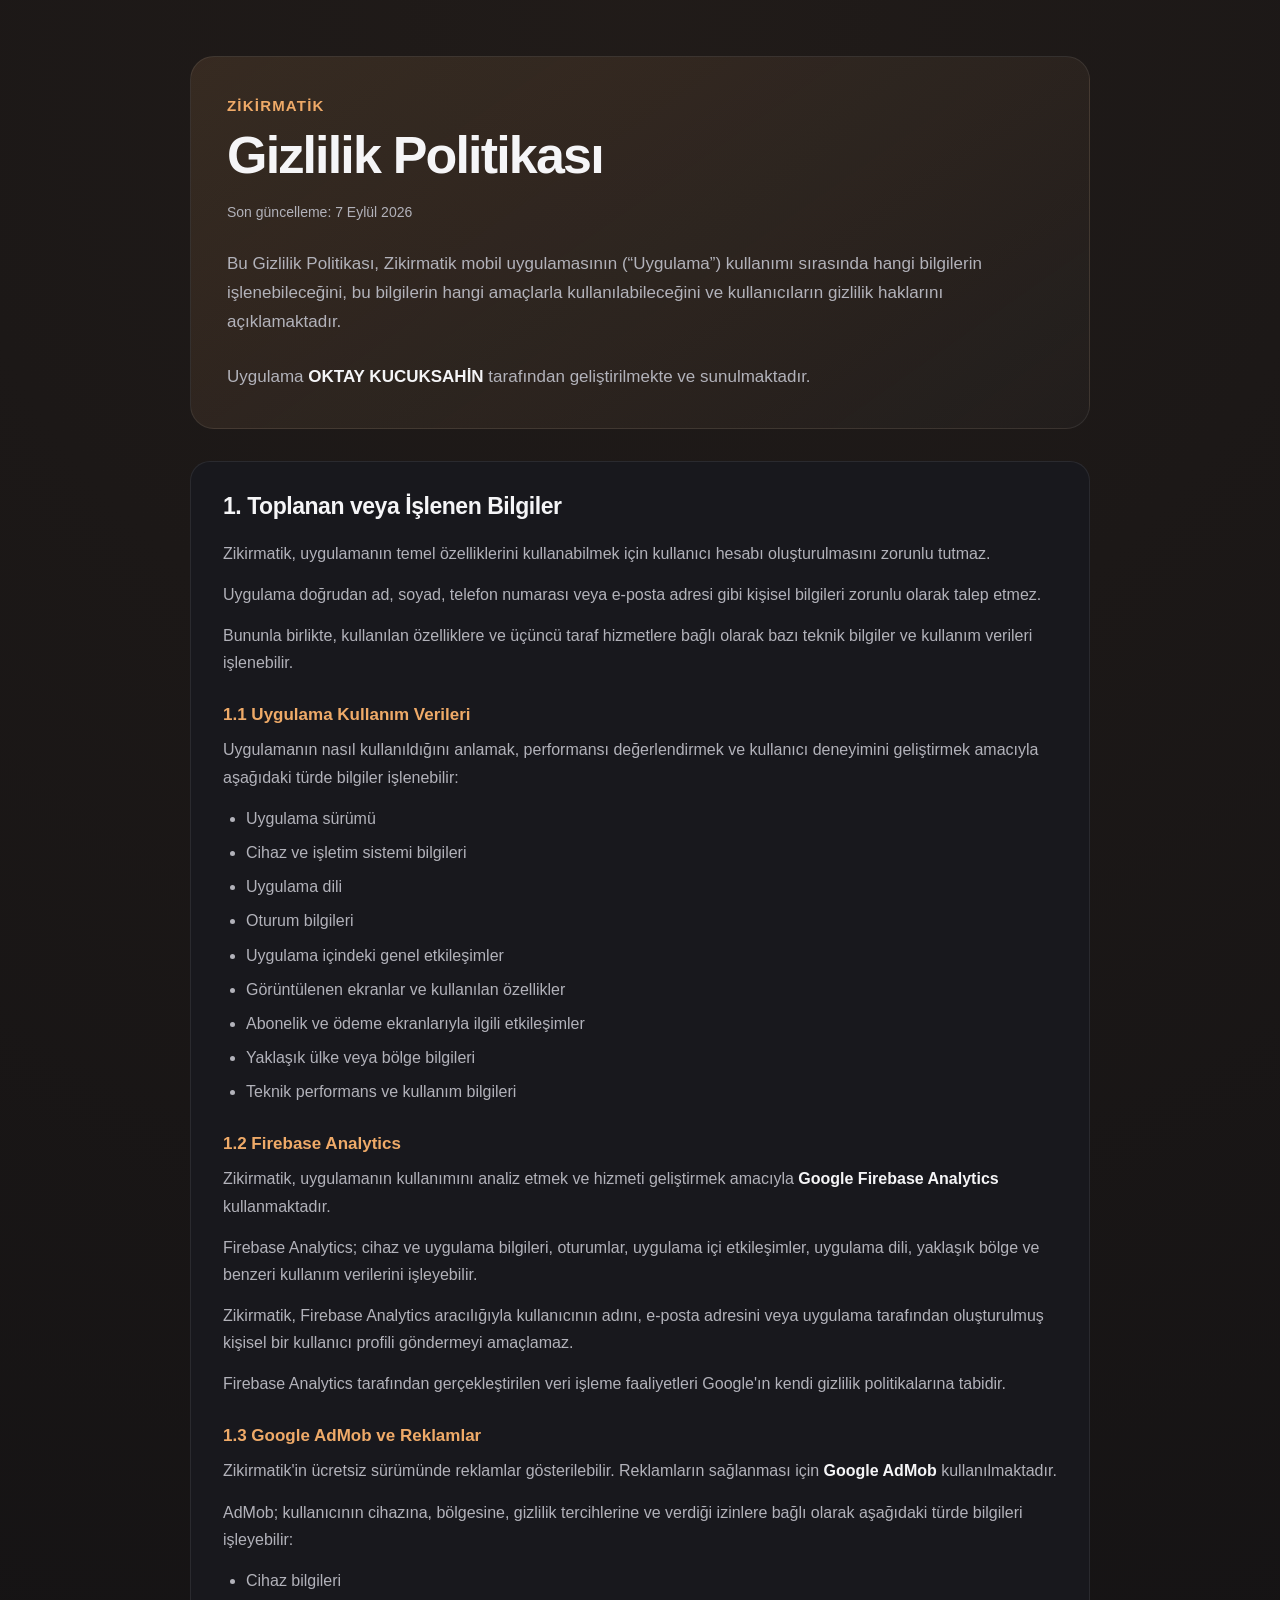
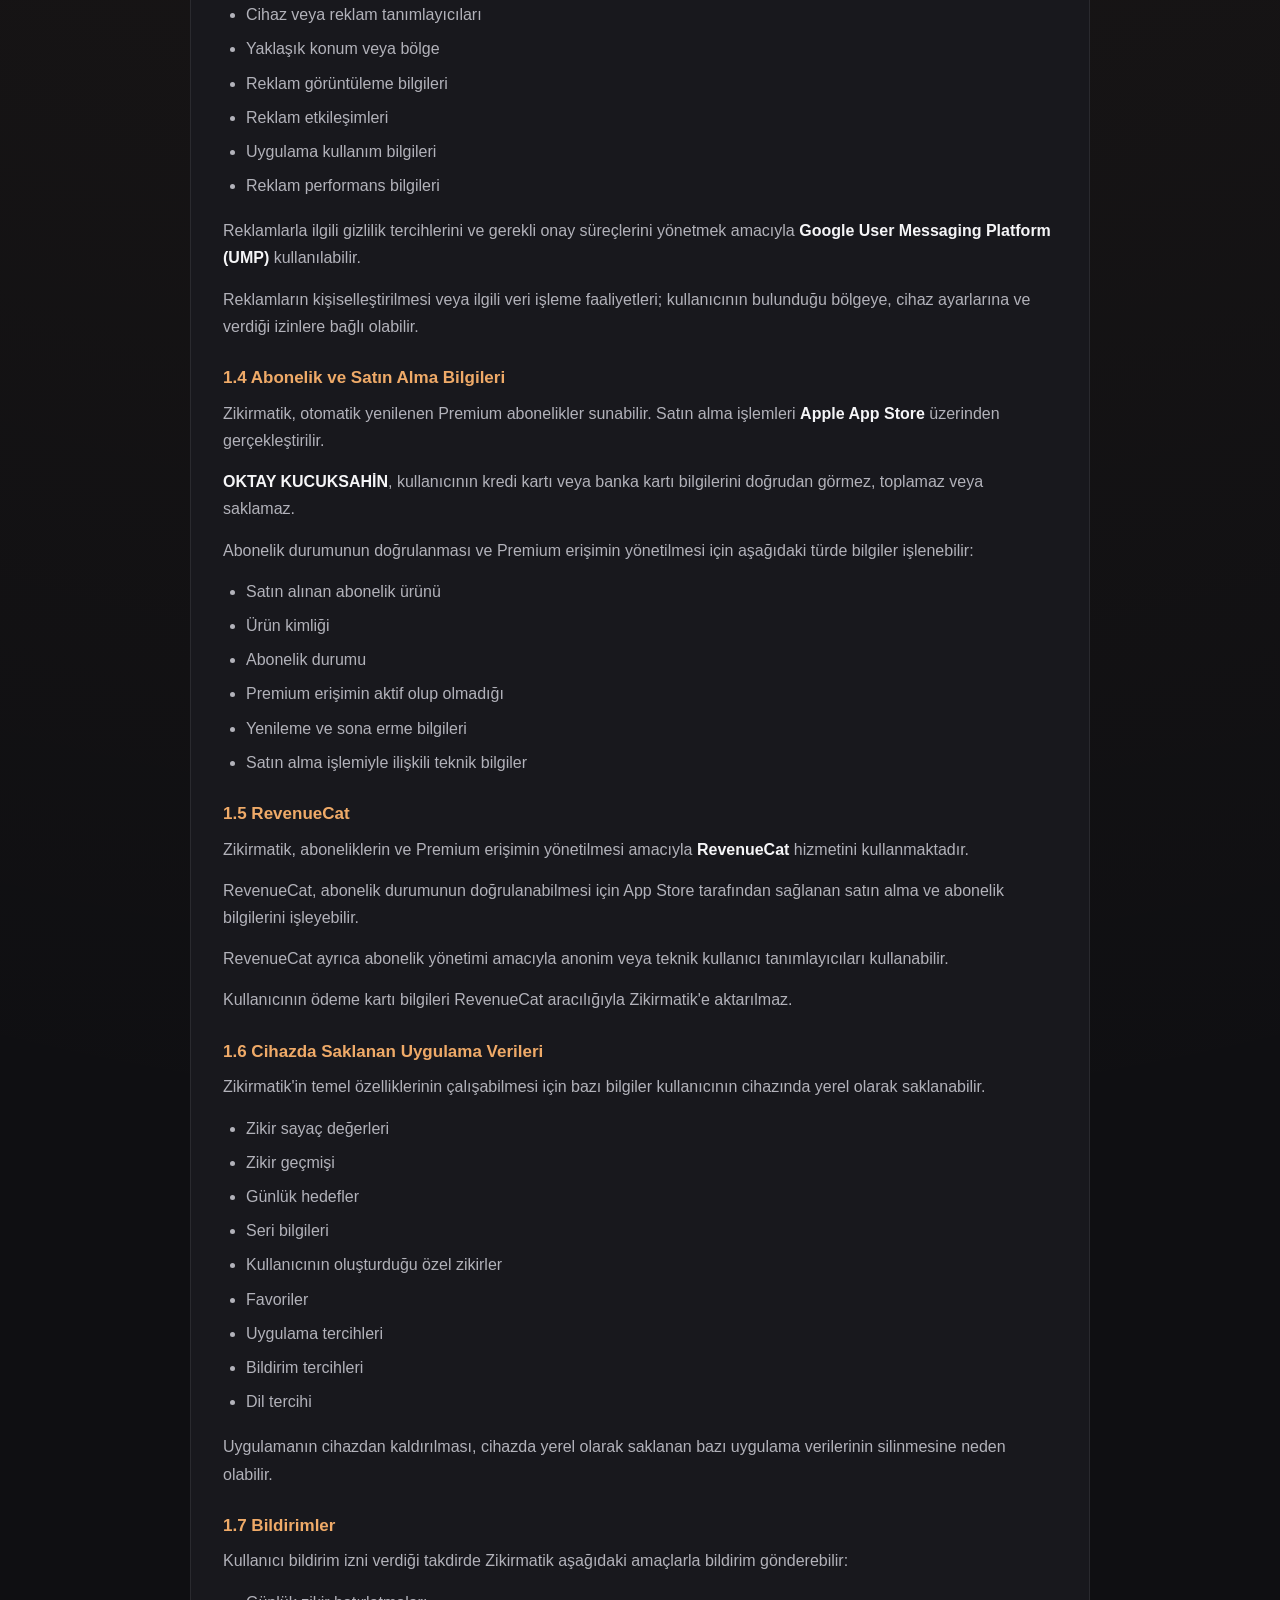
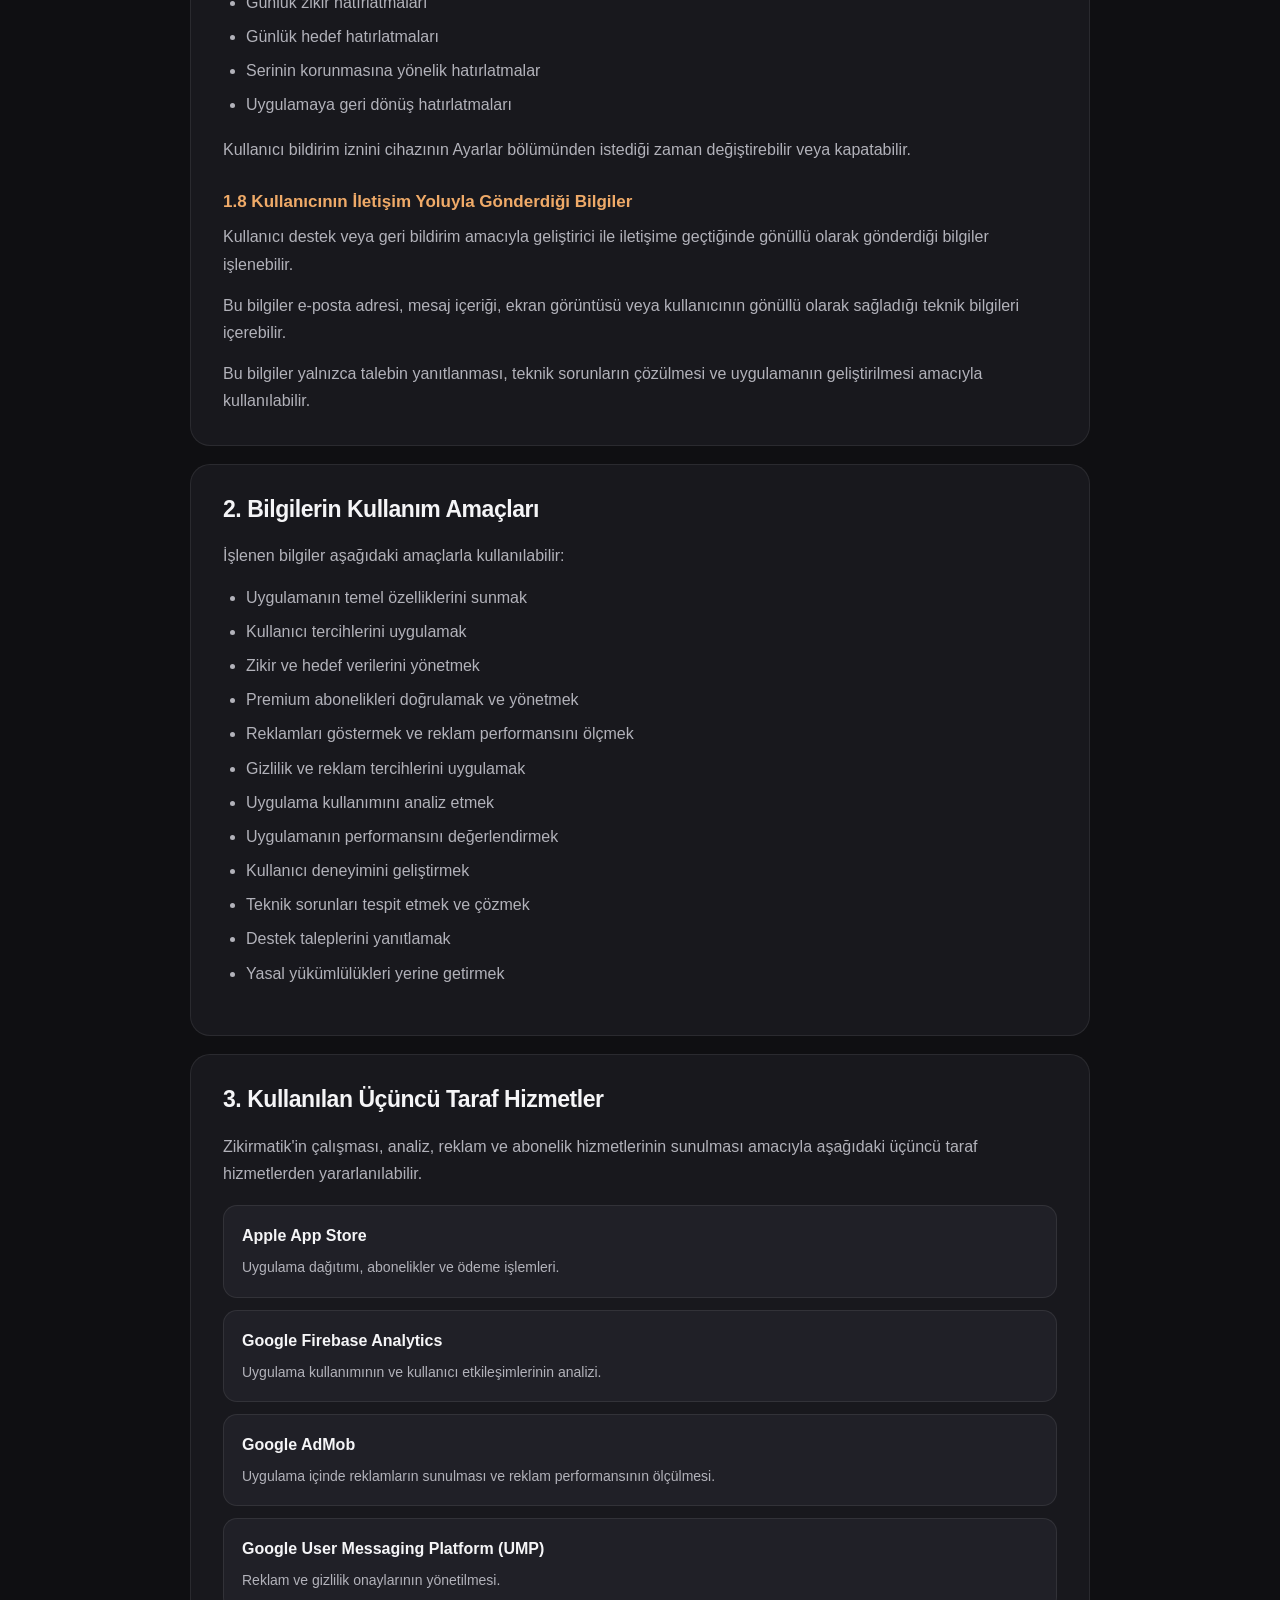
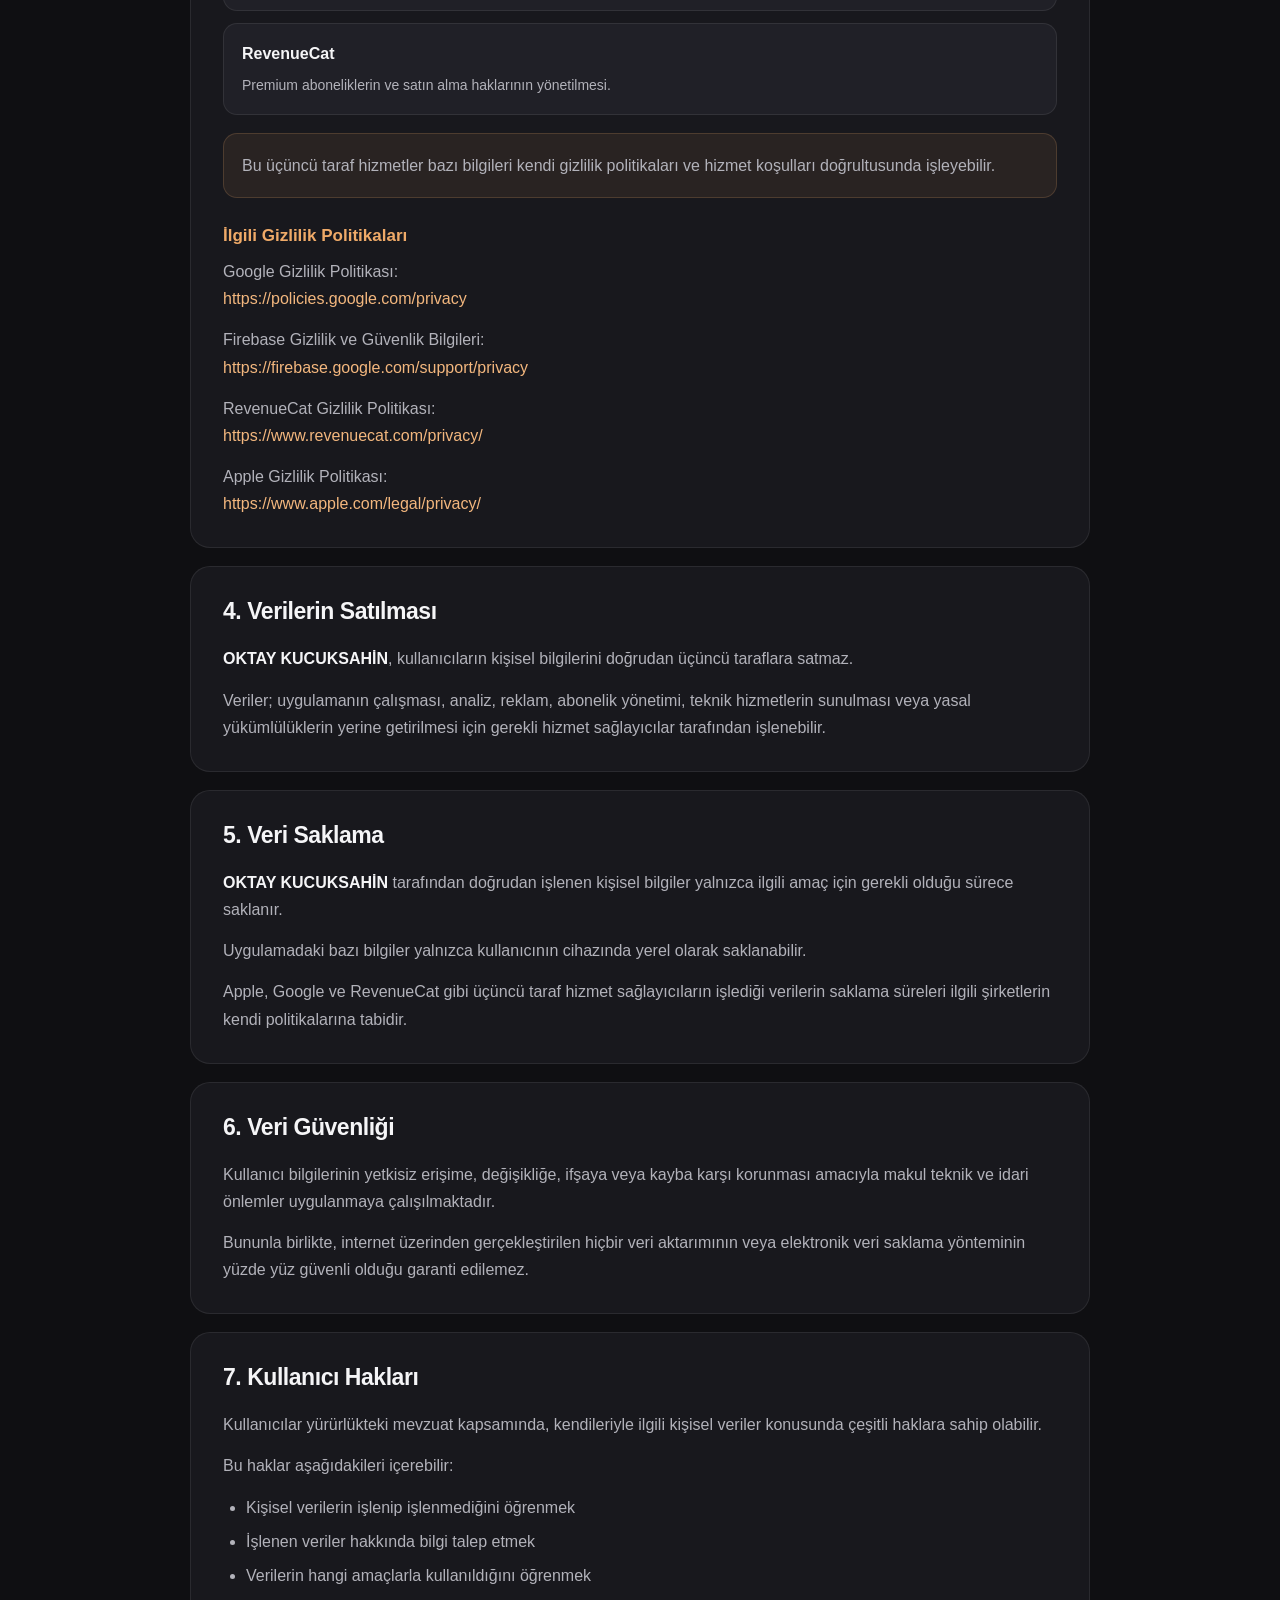
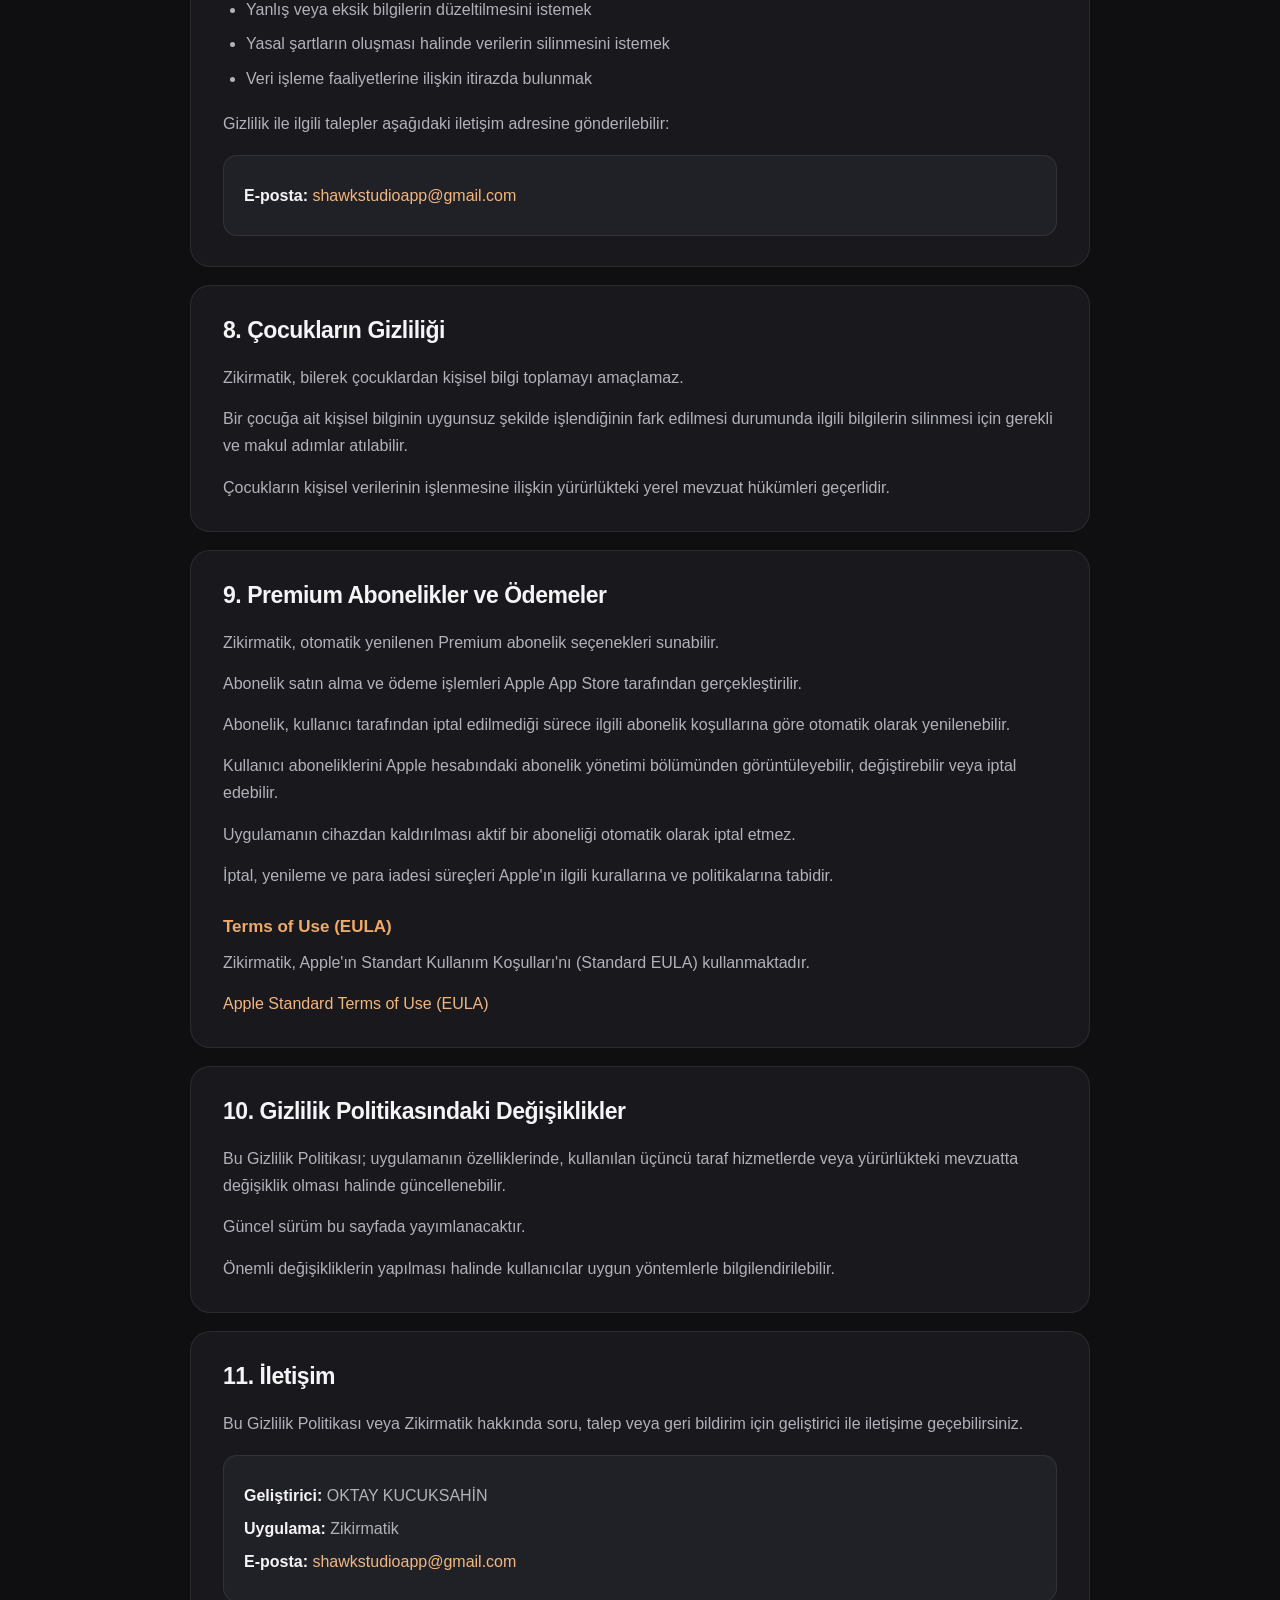
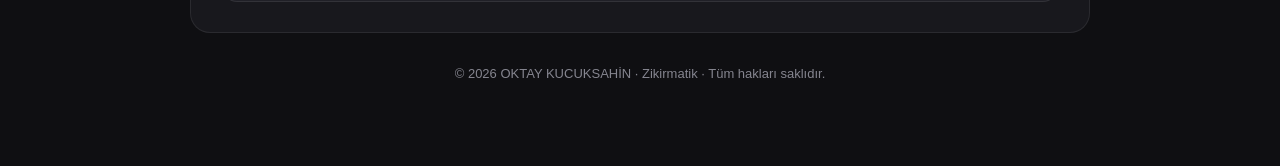
==== commit 5e852597: "Update developer name from ShawkStudio to OKTAY KUCUKSAHİN" ====
--- a/privacy/index.html
+++ b/privacy/index.html
@@ -262,7 +262,7 @@
       </p>
 
       <p class="intro">
-        Uygulama <strong>ShawkStudio</strong> tarafından geliştirilmekte
+        Uygulama <strong>OKTAY KUCUKSAHİN</strong> tarafından geliştirilmekte
         ve sunulmaktadır.
       </p>
     </header>
@@ -380,8 +380,8 @@
       </p>
 
       <p>
-        ShawkStudio kullanıcının kredi kartı veya banka kartı bilgilerini
-        doğrudan görmez, toplamaz veya saklamaz.
+        <strong>OKTAY KUCUKSAHİN</strong>, kullanıcının kredi kartı veya
+        banka kartı bilgilerini doğrudan görmez, toplamaz veya saklamaz.
       </p>
 
       <p>
@@ -470,7 +470,7 @@
       <h3>1.8 Kullanıcının İletişim Yoluyla Gönderdiği Bilgiler</h3>
 
       <p>
-        Kullanıcı destek veya geri bildirim amacıyla ShawkStudio ile
+        Kullanıcı destek veya geri bildirim amacıyla geliştirici ile
         iletişime geçtiğinde gönüllü olarak gönderdiği bilgiler işlenebilir.
       </p>
 
@@ -616,8 +616,8 @@
       <h2>4. Verilerin Satılması</h2>
 
       <p>
-        ShawkStudio, kullanıcıların kişisel bilgilerini doğrudan üçüncü
-        taraflara satmaz.
+        <strong>OKTAY KUCUKSAHİN</strong>, kullanıcıların kişisel bilgilerini
+        doğrudan üçüncü taraflara satmaz.
       </p>
 
       <p>
@@ -633,8 +633,8 @@
       <h2>5. Veri Saklama</h2>
 
       <p>
-        ShawkStudio tarafından doğrudan işlenen kişisel bilgiler yalnızca
-        ilgili amaç için gerekli olduğu sürece saklanır.
+        <strong>OKTAY KUCUKSAHİN</strong> tarafından doğrudan işlenen kişisel
+        bilgiler yalnızca ilgili amaç için gerekli olduğu sürece saklanır.
       </p>
 
       <p>
@@ -801,14 +801,14 @@
 
       <p>
         Bu Gizlilik Politikası veya Zikirmatik hakkında soru, talep veya
-        geri bildirim için ShawkStudio ile iletişime geçebilirsiniz.
+        geri bildirim için geliştirici ile iletişime geçebilirsiniz.
       </p>
 
       <div class="contact">
 
         <div class="contact-row">
           <strong>Geliştirici:</strong>
-          ShawkStudio
+          OKTAY KUCUKSAHİN
         </div>
 
         <div class="contact-row">
@@ -828,7 +828,7 @@
 
 
     <footer>
-      © 2026 ShawkStudio · Zikirmatik · Tüm hakları saklıdır.
+      © 2026 OKTAY KUCUKSAHİN · Zikirmatik · Tüm hakları saklıdır.
     </footer>
 
   </main>
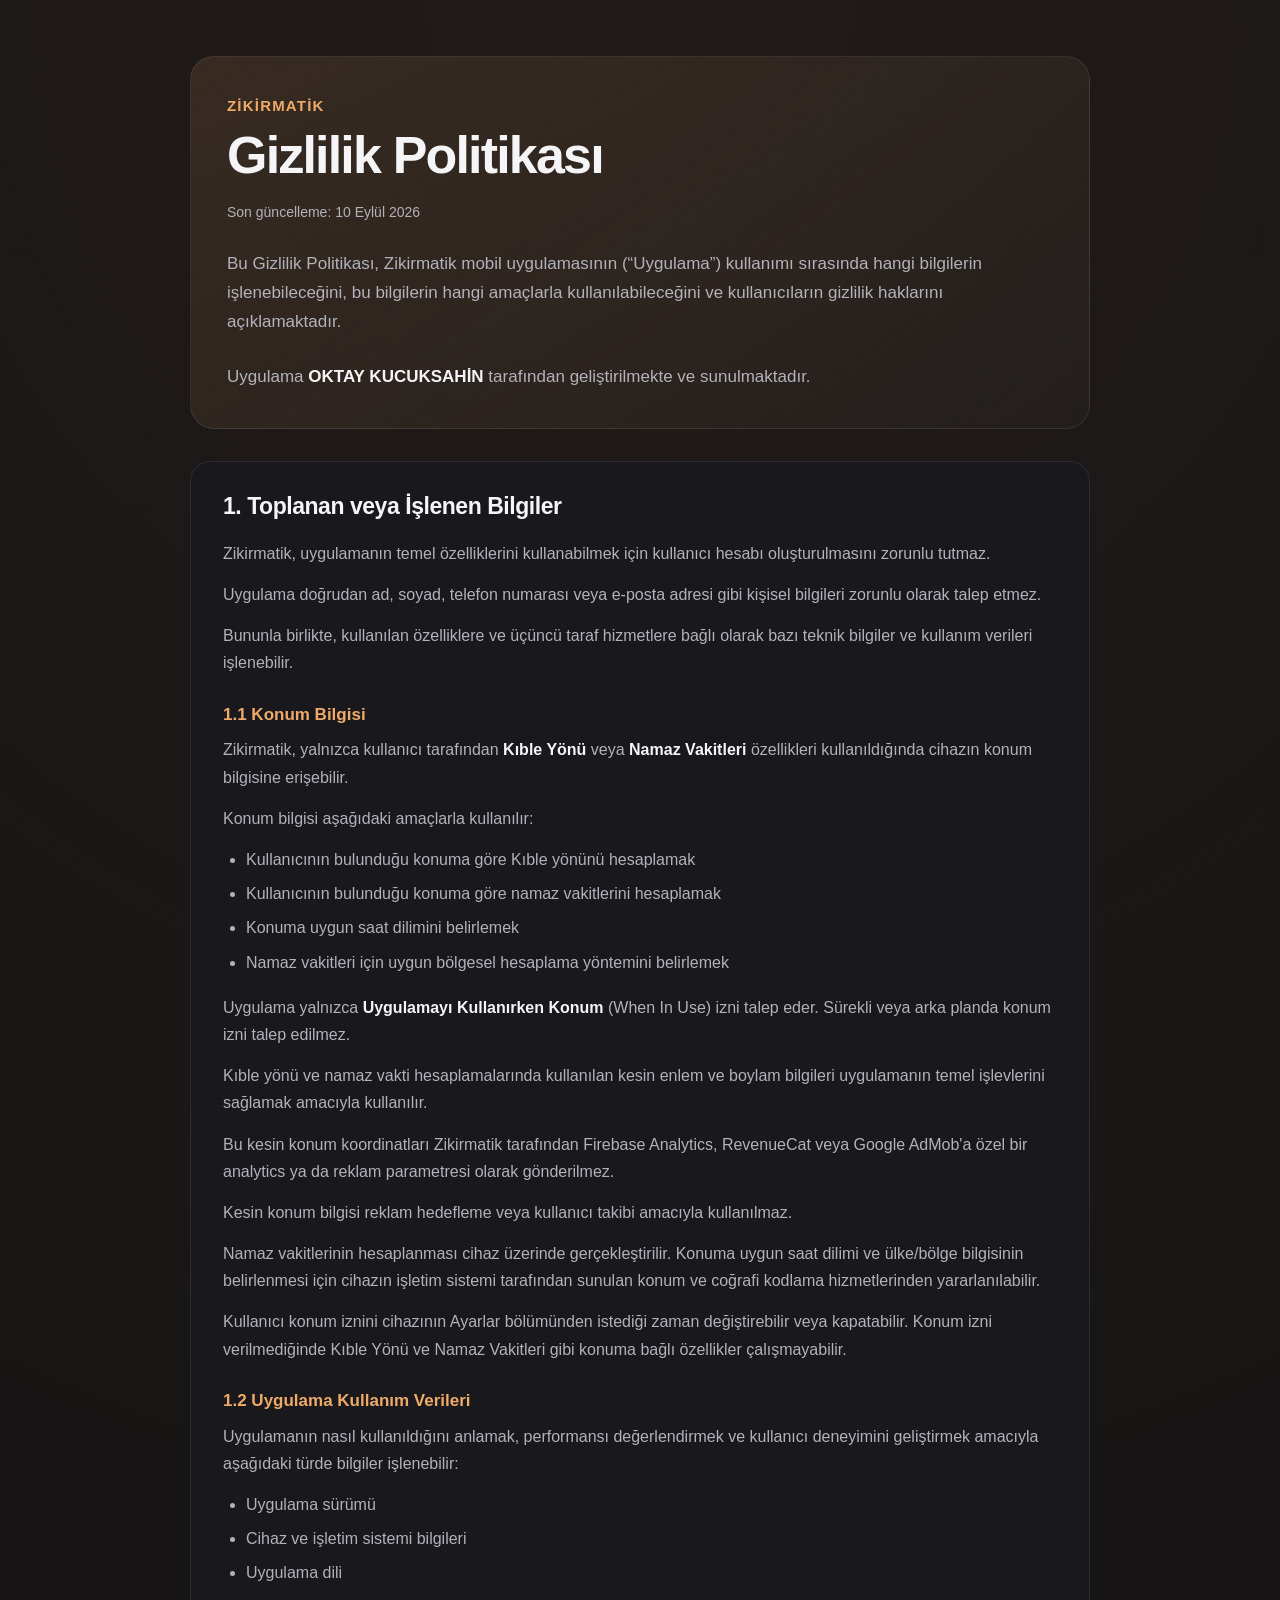
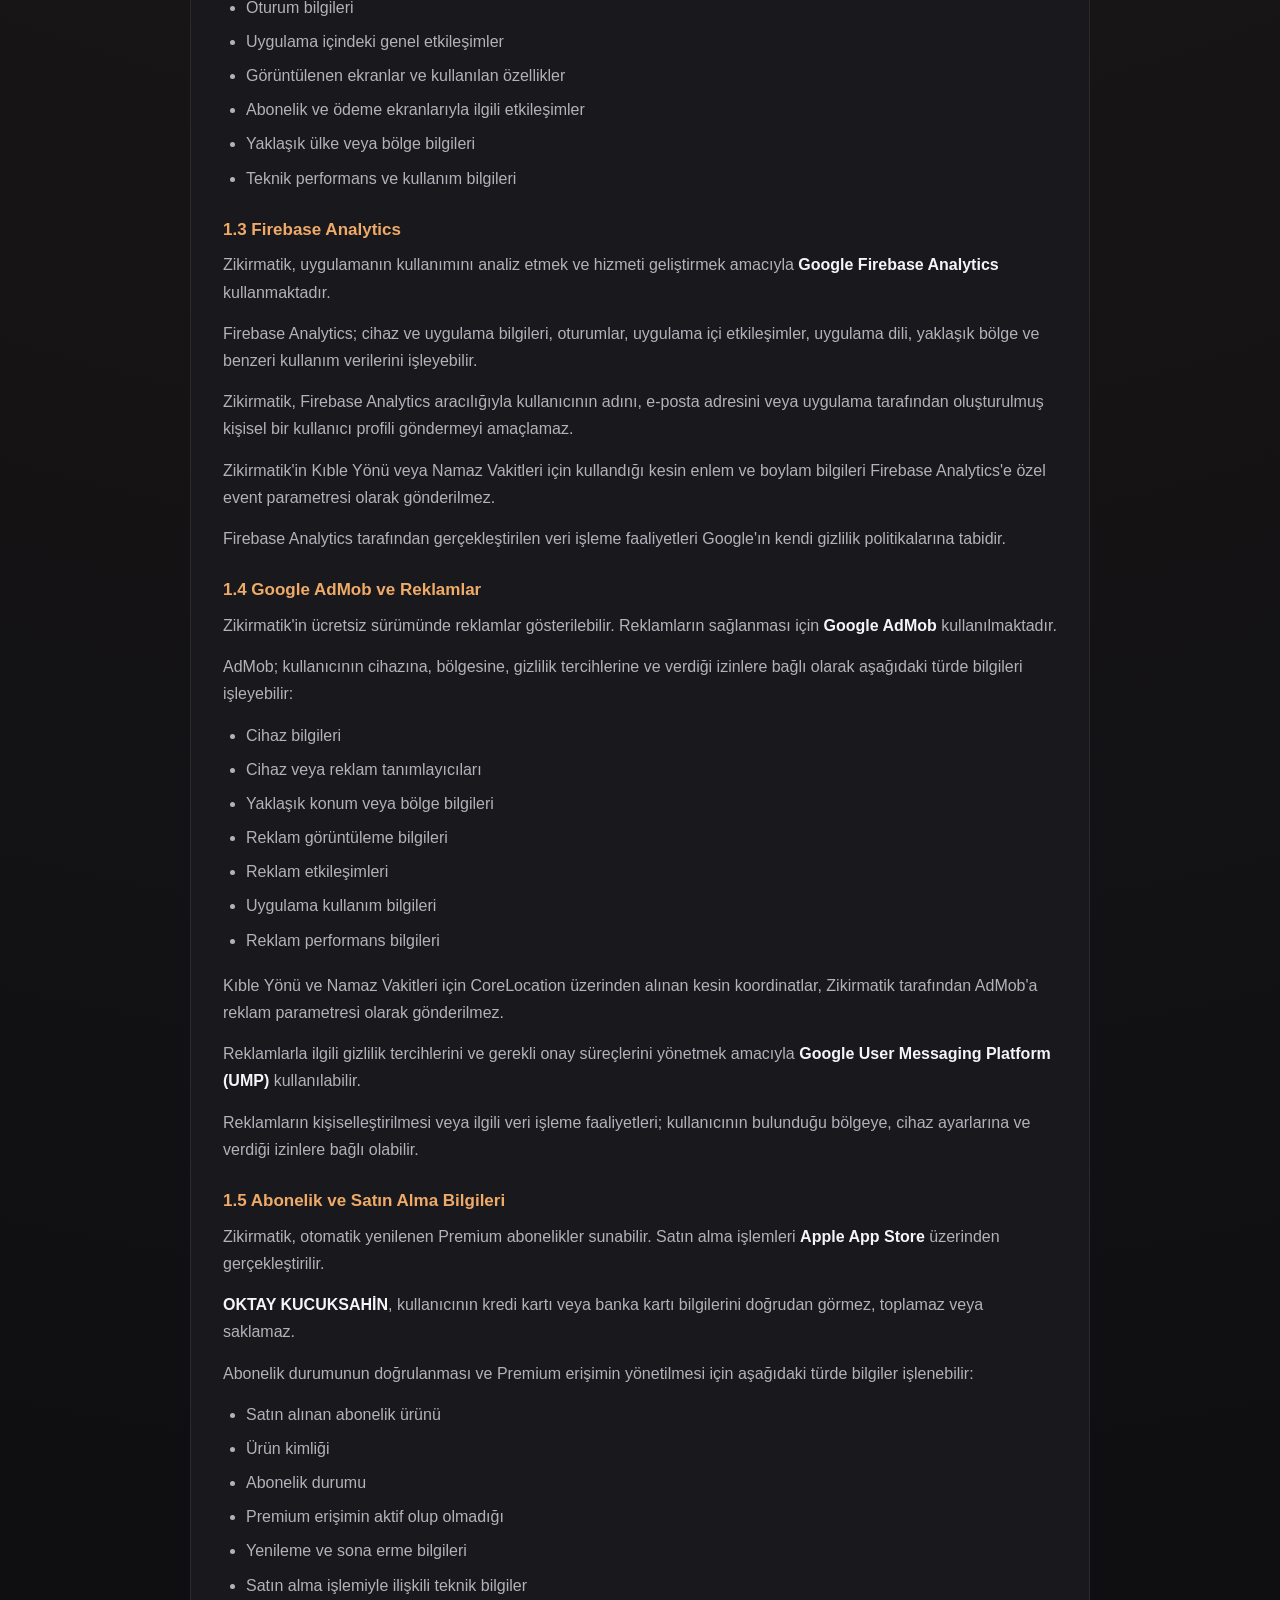
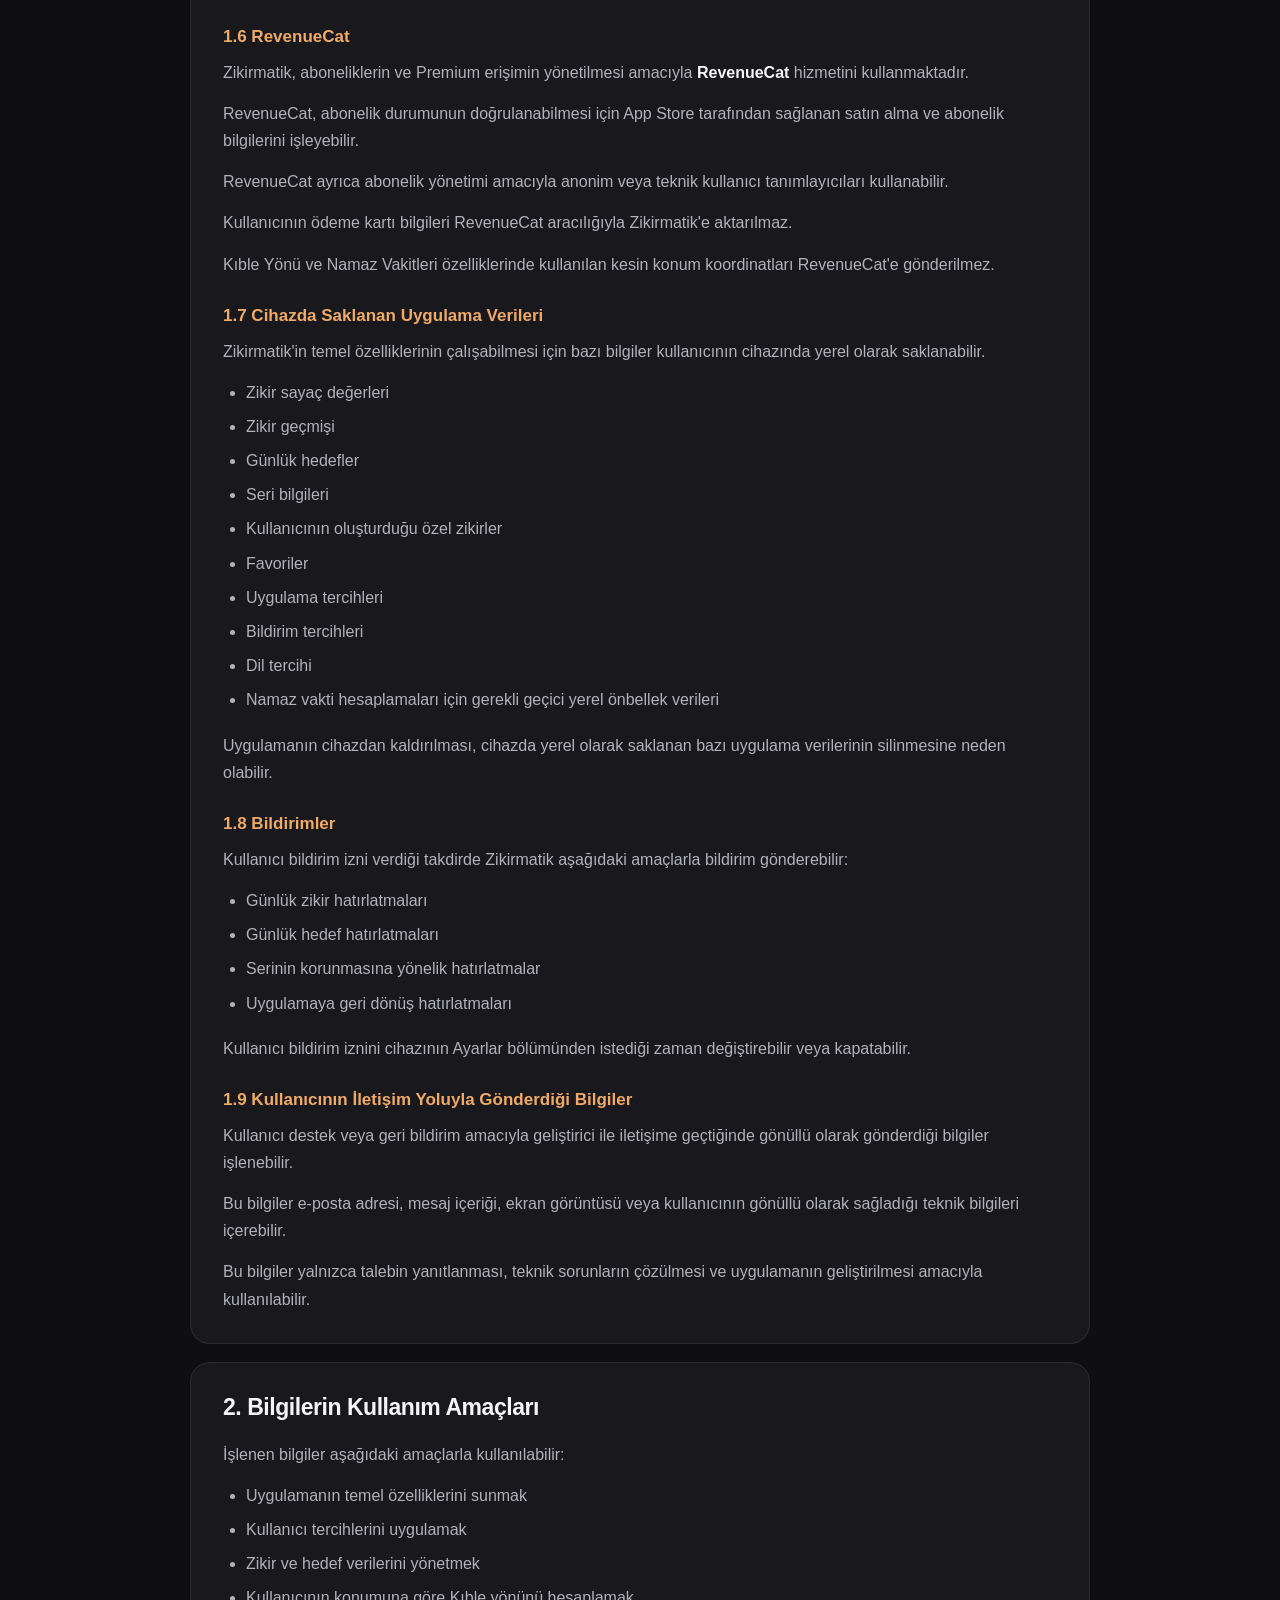
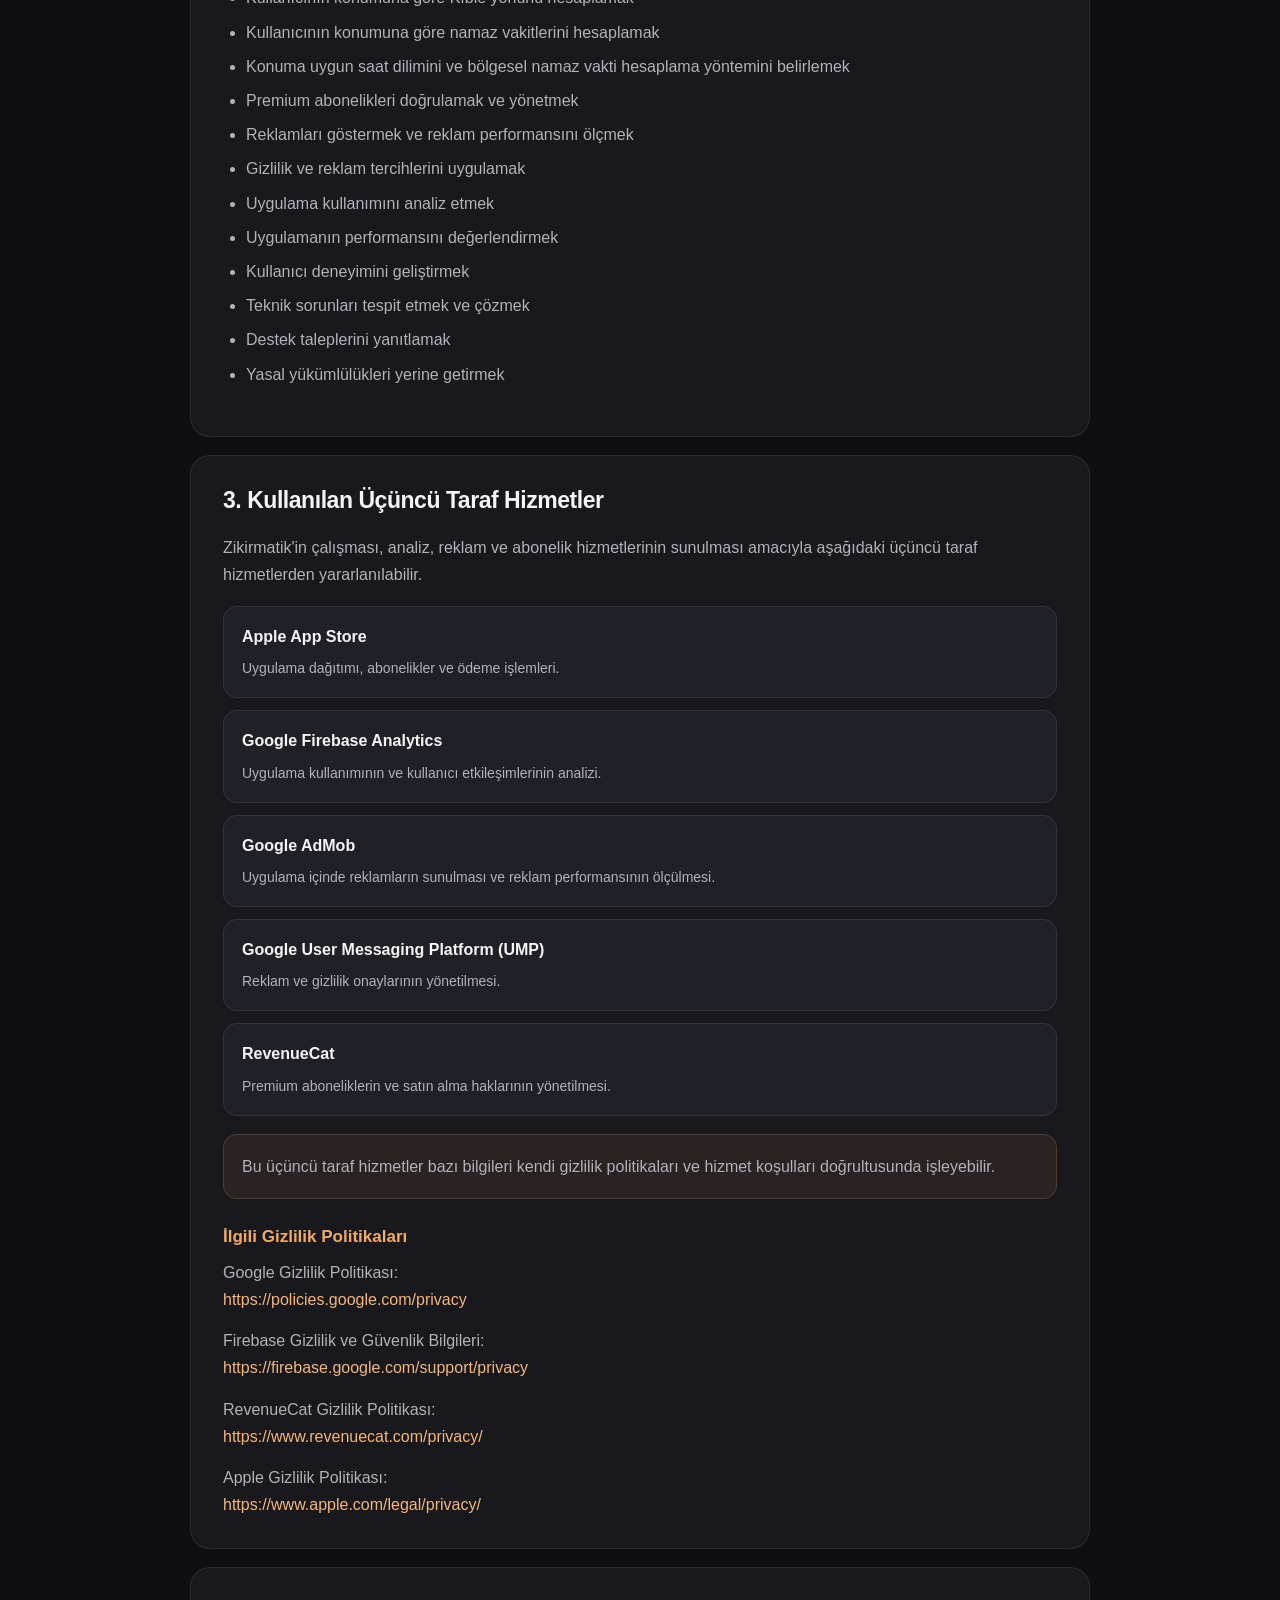
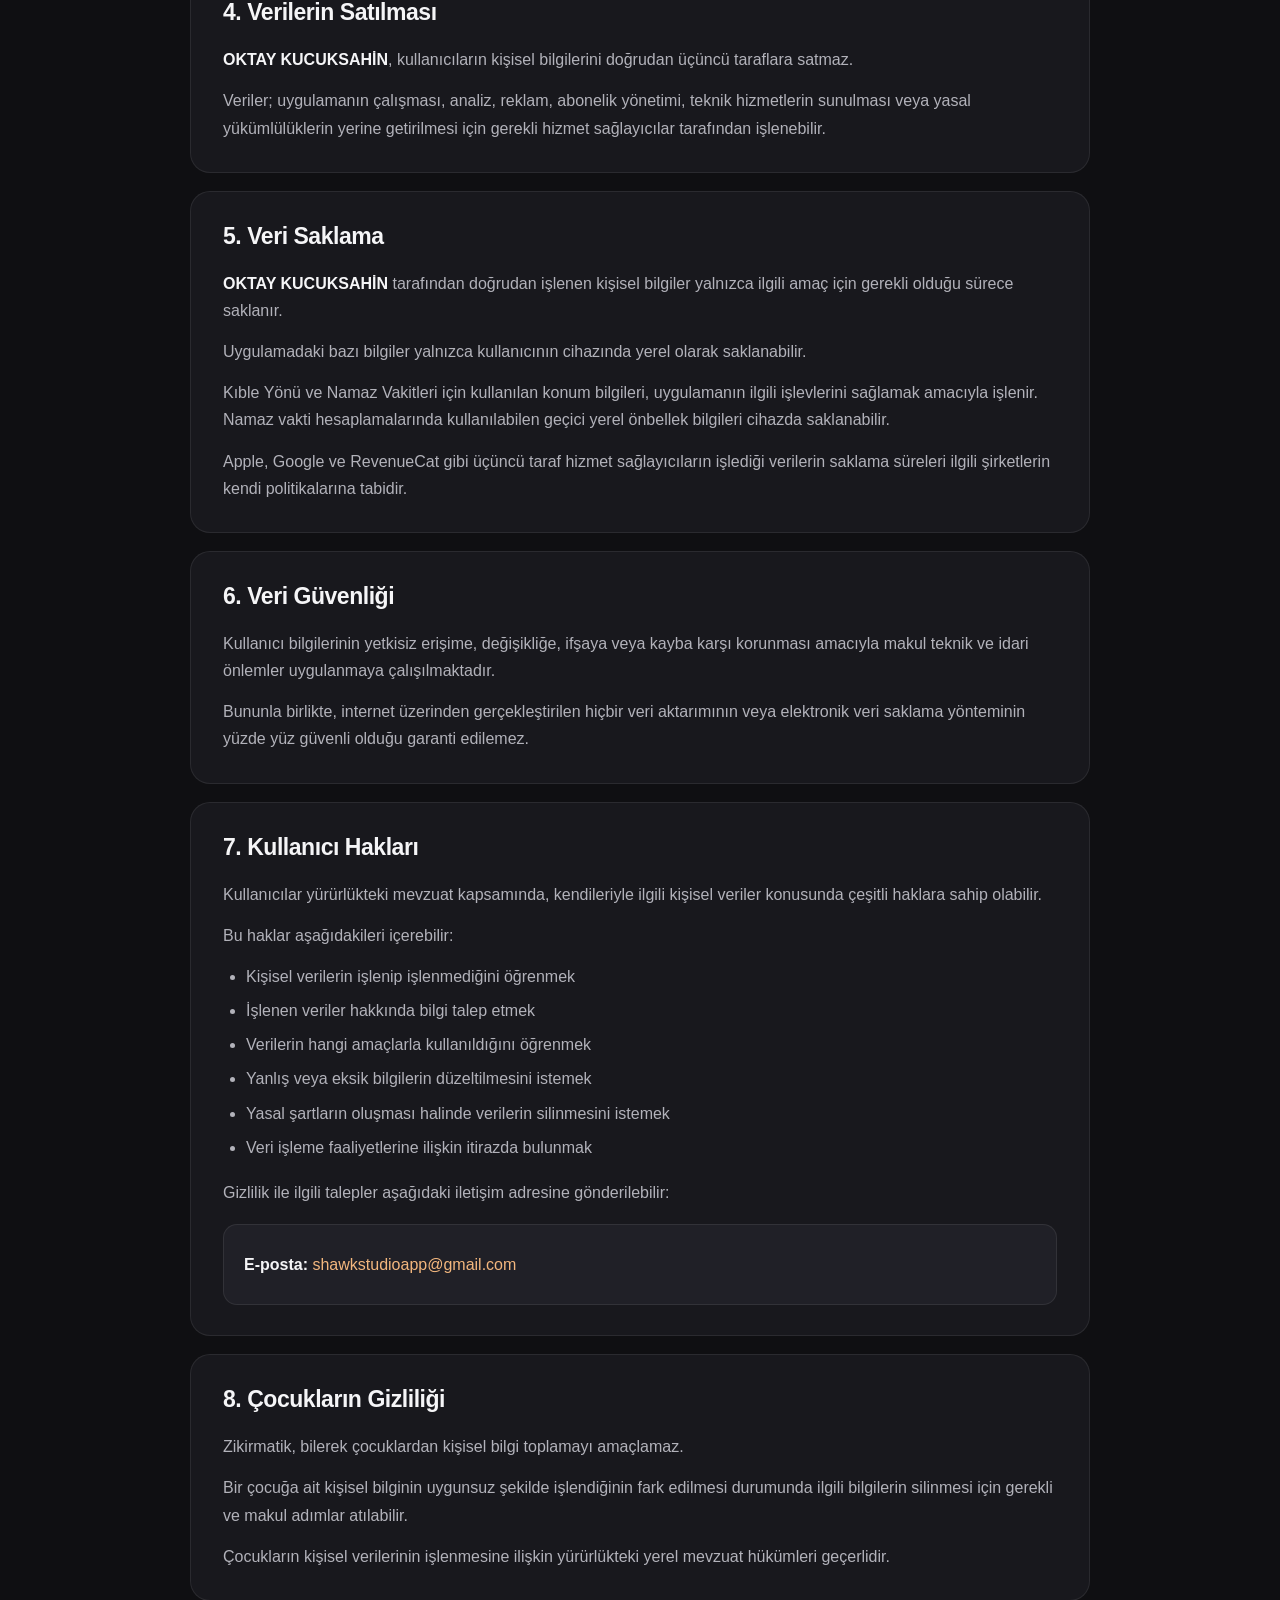
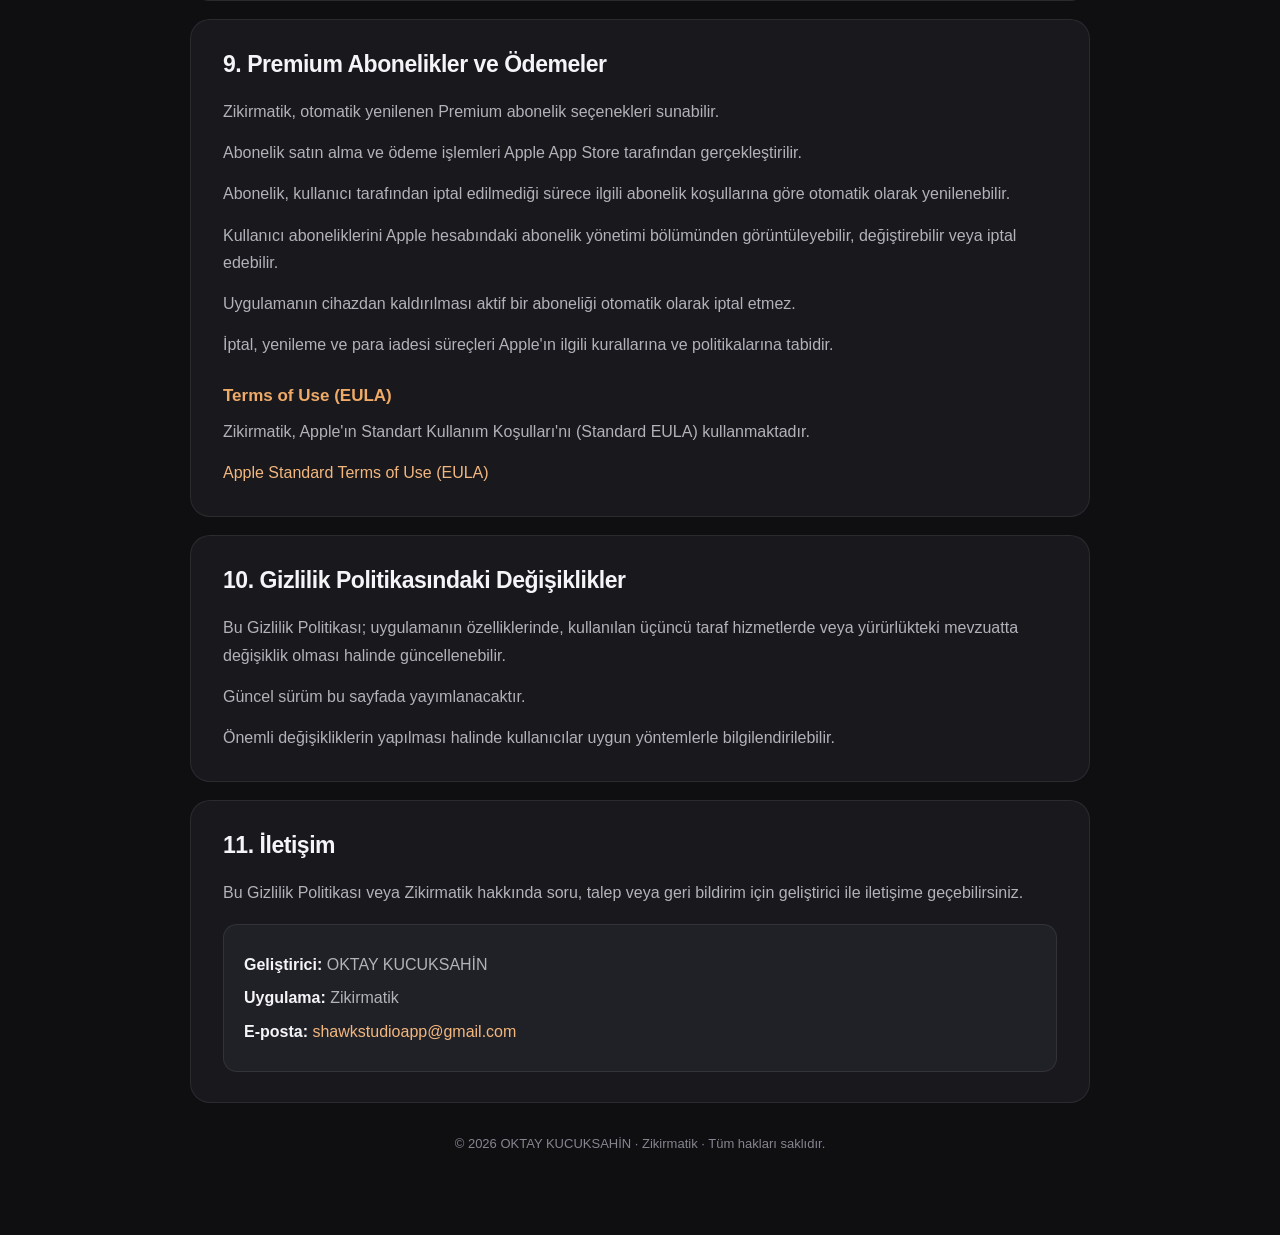
==== commit a0169a7e: "Revise privacy policy and update location information Updated privacy policy to include location usa" ====
--- a/privacy/index.html
+++ b/privacy/index.html
@@ -7,7 +7,7 @@
   <title>Zikirmatik - Gizlilik Politikası</title>
   <meta
     name="description"
-    content="Zikirmatik uygulamasının gizlilik politikası, kullanılan üçüncü taraf hizmetler, abonelikler, reklamlar ve veri işleme uygulamaları."
+    content="Zikirmatik uygulamasının gizlilik politikası, konum kullanımı, üçüncü taraf hizmetler, abonelikler, reklamlar ve veri işleme uygulamaları."
   />
 
   <style>
@@ -251,7 +251,7 @@
       <h1>Gizlilik Politikası</h1>
 
       <div class="updated">
-        Son güncelleme: 7 Eylül 2026
+        Son güncelleme: 10 Eylül 2026
       </div>
 
       <p class="intro">
@@ -287,7 +287,64 @@
       </p>
 
 
-      <h3>1.1 Uygulama Kullanım Verileri</h3>
+      <h3>1.1 Konum Bilgisi</h3>
+
+      <p>
+        Zikirmatik, yalnızca kullanıcı tarafından
+        <strong>Kıble Yönü</strong> veya <strong>Namaz Vakitleri</strong>
+        özellikleri kullanıldığında cihazın konum bilgisine erişebilir.
+      </p>
+
+      <p>
+        Konum bilgisi aşağıdaki amaçlarla kullanılır:
+      </p>
+
+      <ul>
+        <li>Kullanıcının bulunduğu konuma göre Kıble yönünü hesaplamak</li>
+        <li>Kullanıcının bulunduğu konuma göre namaz vakitlerini hesaplamak</li>
+        <li>Konuma uygun saat dilimini belirlemek</li>
+        <li>Namaz vakitleri için uygun bölgesel hesaplama yöntemini belirlemek</li>
+      </ul>
+
+      <p>
+        Uygulama yalnızca
+        <strong>Uygulamayı Kullanırken Konum</strong>
+        (When In Use) izni talep eder.
+        Sürekli veya arka planda konum izni talep edilmez.
+      </p>
+
+      <p>
+        Kıble yönü ve namaz vakti hesaplamalarında kullanılan kesin
+        enlem ve boylam bilgileri uygulamanın temel işlevlerini sağlamak
+        amacıyla kullanılır.
+      </p>
+
+      <p>
+        Bu kesin konum koordinatları Zikirmatik tarafından
+        Firebase Analytics, RevenueCat veya Google AdMob'a özel bir
+        analytics ya da reklam parametresi olarak gönderilmez.
+      </p>
+
+      <p>
+        Kesin konum bilgisi reklam hedefleme veya kullanıcı takibi amacıyla
+        kullanılmaz.
+      </p>
+
+      <p>
+        Namaz vakitlerinin hesaplanması cihaz üzerinde gerçekleştirilir.
+        Konuma uygun saat dilimi ve ülke/bölge bilgisinin belirlenmesi için
+        cihazın işletim sistemi tarafından sunulan konum ve coğrafi
+        kodlama hizmetlerinden yararlanılabilir.
+      </p>
+
+      <p>
+        Kullanıcı konum iznini cihazının Ayarlar bölümünden istediği zaman
+        değiştirebilir veya kapatabilir. Konum izni verilmediğinde Kıble
+        Yönü ve Namaz Vakitleri gibi konuma bağlı özellikler çalışmayabilir.
+      </p>
+
+
+      <h3>1.2 Uygulama Kullanım Verileri</h3>
 
       <p>
         Uygulamanın nasıl kullanıldığını anlamak, performansı değerlendirmek
@@ -308,7 +365,7 @@
       </ul>
 
 
-      <h3>1.2 Firebase Analytics</h3>
+      <h3>1.3 Firebase Analytics</h3>
 
       <p>
         Zikirmatik, uygulamanın kullanımını analiz etmek ve hizmeti
@@ -329,12 +386,18 @@
       </p>
 
       <p>
+        Zikirmatik'in Kıble Yönü veya Namaz Vakitleri için kullandığı kesin
+        enlem ve boylam bilgileri Firebase Analytics'e özel event parametresi
+        olarak gönderilmez.
+      </p>
+
+      <p>
         Firebase Analytics tarafından gerçekleştirilen veri işleme
         faaliyetleri Google'ın kendi gizlilik politikalarına tabidir.
       </p>
 
 
-      <h3>1.3 Google AdMob ve Reklamlar</h3>
+      <h3>1.4 Google AdMob ve Reklamlar</h3>
 
       <p>
         Zikirmatik'in ücretsiz sürümünde reklamlar gösterilebilir.
@@ -350,7 +413,7 @@
       <ul>
         <li>Cihaz bilgileri</li>
         <li>Cihaz veya reklam tanımlayıcıları</li>
-        <li>Yaklaşık konum veya bölge</li>
+        <li>Yaklaşık konum veya bölge bilgileri</li>
         <li>Reklam görüntüleme bilgileri</li>
         <li>Reklam etkileşimleri</li>
         <li>Uygulama kullanım bilgileri</li>
@@ -358,6 +421,12 @@
       </ul>
 
       <p>
+        Kıble Yönü ve Namaz Vakitleri için CoreLocation üzerinden alınan
+        kesin koordinatlar, Zikirmatik tarafından AdMob'a reklam parametresi
+        olarak gönderilmez.
+      </p>
+
+      <p>
         Reklamlarla ilgili gizlilik tercihlerini ve gerekli onay süreçlerini
         yönetmek amacıyla
         <strong>Google User Messaging Platform (UMP)</strong>
@@ -371,7 +440,7 @@
       </p>
 
 
-      <h3>1.4 Abonelik ve Satın Alma Bilgileri</h3>
+      <h3>1.5 Abonelik ve Satın Alma Bilgileri</h3>
 
       <p>
         Zikirmatik, otomatik yenilenen Premium abonelikler sunabilir.
@@ -399,7 +468,7 @@
       </ul>
 
 
-      <h3>1.5 RevenueCat</h3>
+      <h3>1.6 RevenueCat</h3>
 
       <p>
         Zikirmatik, aboneliklerin ve Premium erişimin yönetilmesi amacıyla
@@ -421,8 +490,13 @@
         Zikirmatik'e aktarılmaz.
       </p>
 
-
-      <h3>1.6 Cihazda Saklanan Uygulama Verileri</h3>
+      <p>
+        Kıble Yönü ve Namaz Vakitleri özelliklerinde kullanılan kesin
+        konum koordinatları RevenueCat'e gönderilmez.
+      </p>
+
+
+      <h3>1.7 Cihazda Saklanan Uygulama Verileri</h3>
 
       <p>
         Zikirmatik'in temel özelliklerinin çalışabilmesi için bazı bilgiler
@@ -439,6 +513,7 @@
         <li>Uygulama tercihleri</li>
         <li>Bildirim tercihleri</li>
         <li>Dil tercihi</li>
+        <li>Namaz vakti hesaplamaları için gerekli geçici yerel önbellek verileri</li>
       </ul>
 
       <p>
@@ -447,7 +522,7 @@
       </p>
 
 
-      <h3>1.7 Bildirimler</h3>
+      <h3>1.8 Bildirimler</h3>
 
       <p>
         Kullanıcı bildirim izni verdiği takdirde Zikirmatik aşağıdaki
@@ -467,7 +542,7 @@
       </p>
 
 
-      <h3>1.8 Kullanıcının İletişim Yoluyla Gönderdiği Bilgiler</h3>
+      <h3>1.9 Kullanıcının İletişim Yoluyla Gönderdiği Bilgiler</h3>
 
       <p>
         Kullanıcı destek veya geri bildirim amacıyla geliştirici ile
@@ -497,6 +572,9 @@
         <li>Uygulamanın temel özelliklerini sunmak</li>
         <li>Kullanıcı tercihlerini uygulamak</li>
         <li>Zikir ve hedef verilerini yönetmek</li>
+        <li>Kullanıcının konumuna göre Kıble yönünü hesaplamak</li>
+        <li>Kullanıcının konumuna göre namaz vakitlerini hesaplamak</li>
+        <li>Konuma uygun saat dilimini ve bölgesel namaz vakti hesaplama yöntemini belirlemek</li>
         <li>Premium abonelikleri doğrulamak ve yönetmek</li>
         <li>Reklamları göstermek ve reklam performansını ölçmek</li>
         <li>Gizlilik ve reklam tercihlerini uygulamak</li>
@@ -643,6 +721,13 @@
       </p>
 
       <p>
+        Kıble Yönü ve Namaz Vakitleri için kullanılan konum bilgileri,
+        uygulamanın ilgili işlevlerini sağlamak amacıyla işlenir.
+        Namaz vakti hesaplamalarında kullanılabilen geçici yerel önbellek
+        bilgileri cihazda saklanabilir.
+      </p>
+
+      <p>
         Apple, Google ve RevenueCat gibi üçüncü taraf hizmet sağlayıcıların
         işlediği verilerin saklama süreleri ilgili şirketlerin kendi
         politikalarına tabidir.
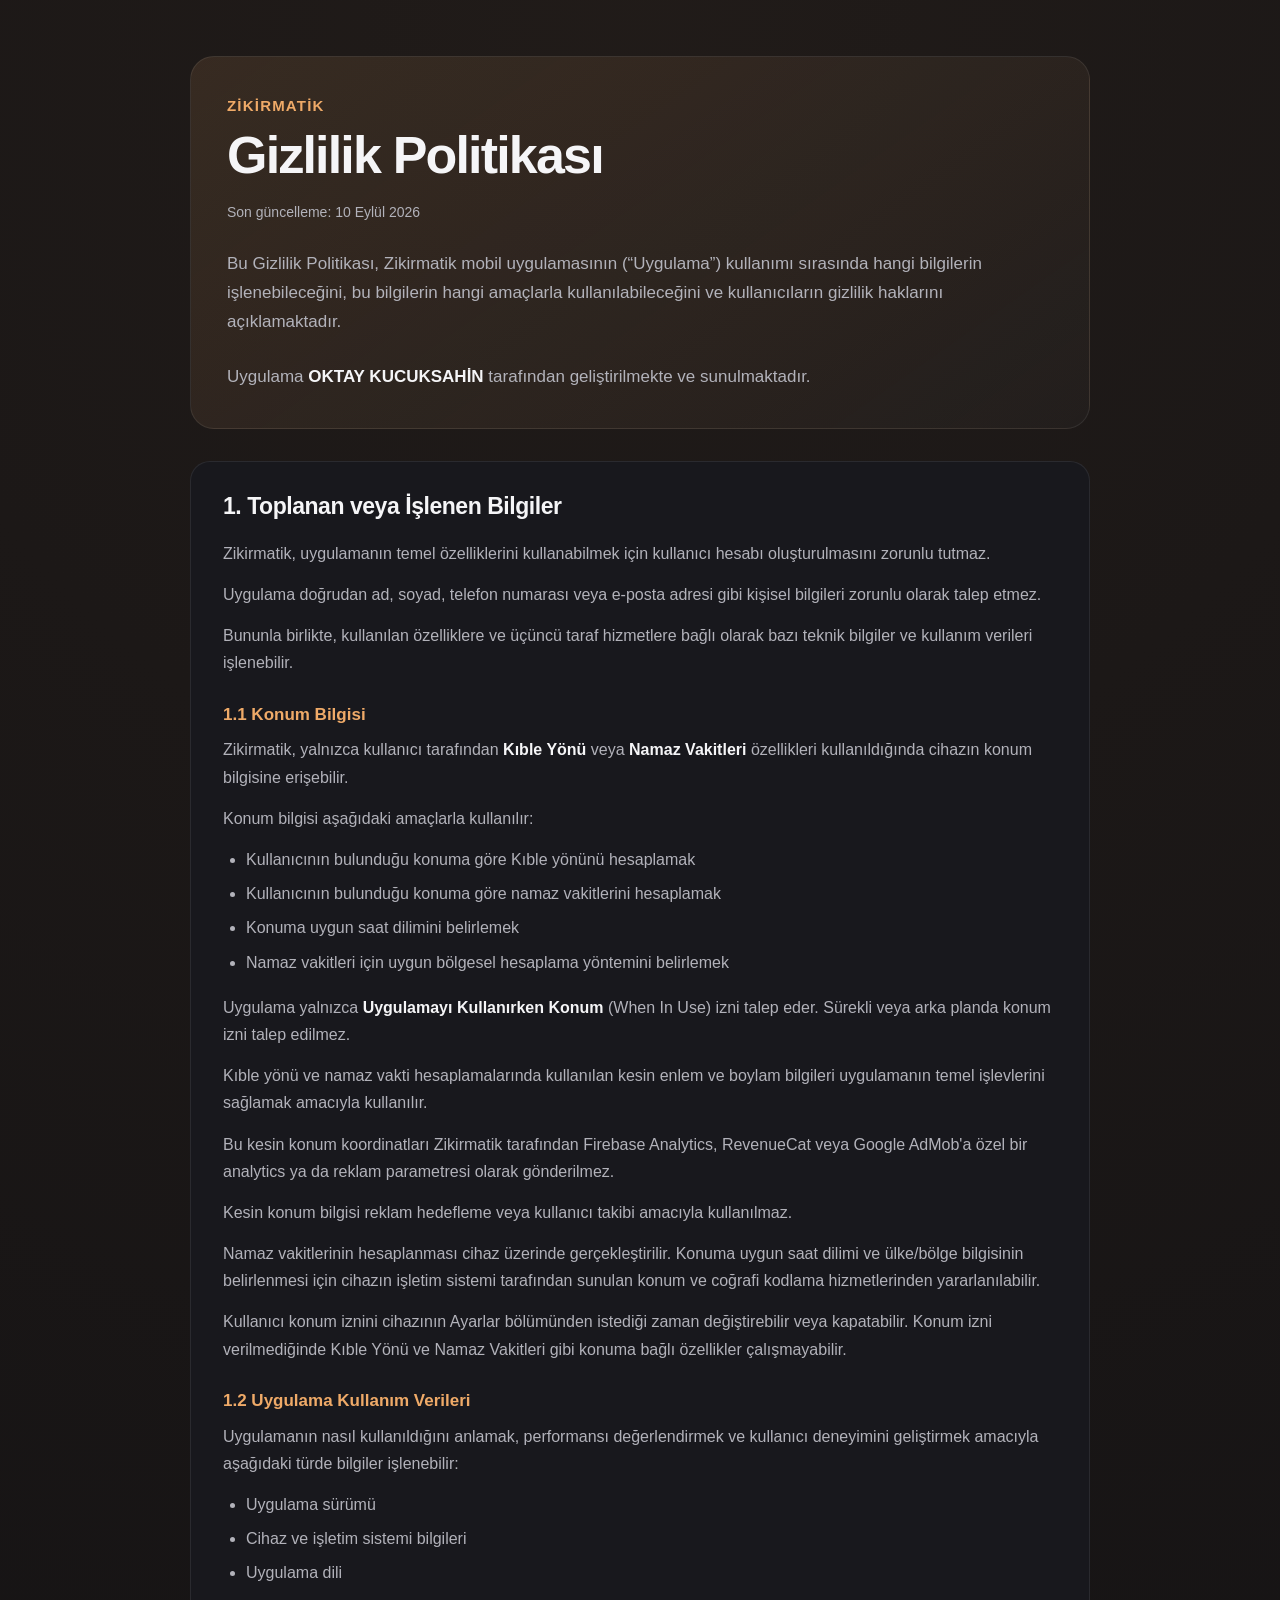
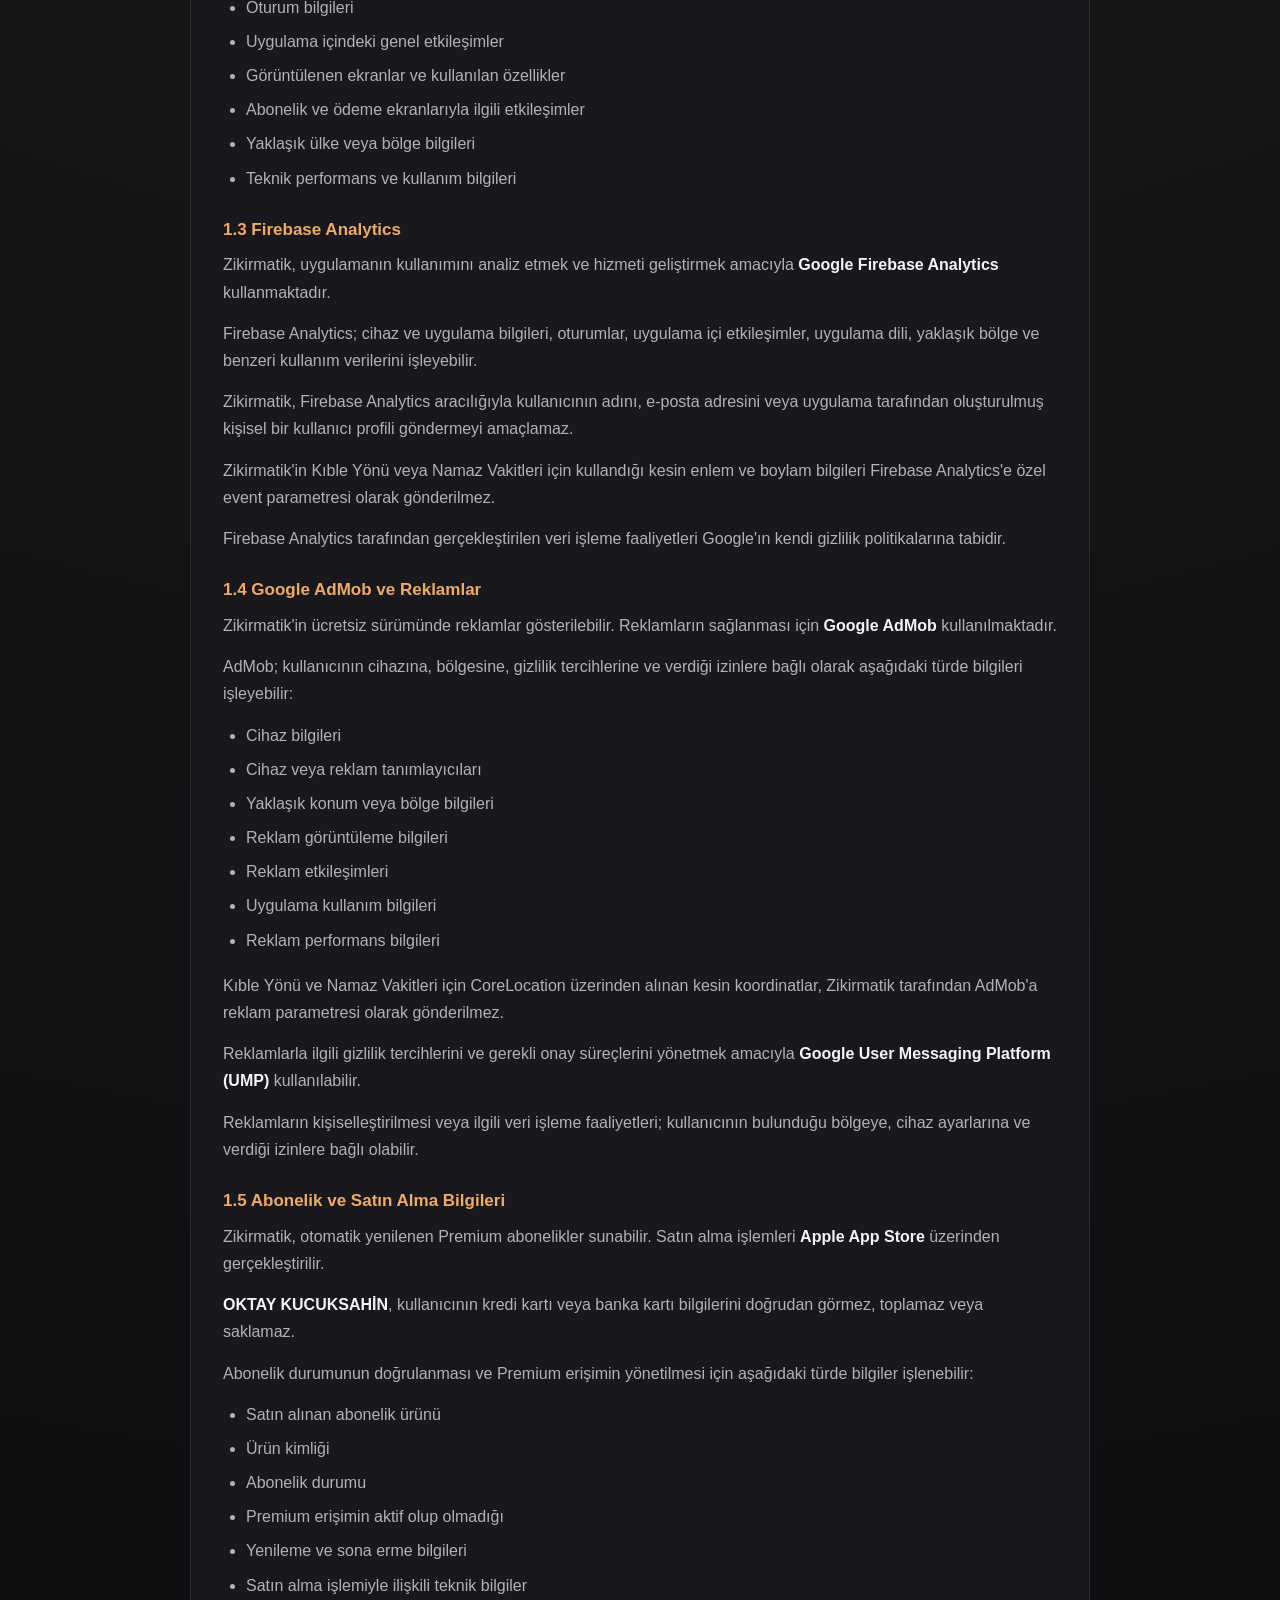
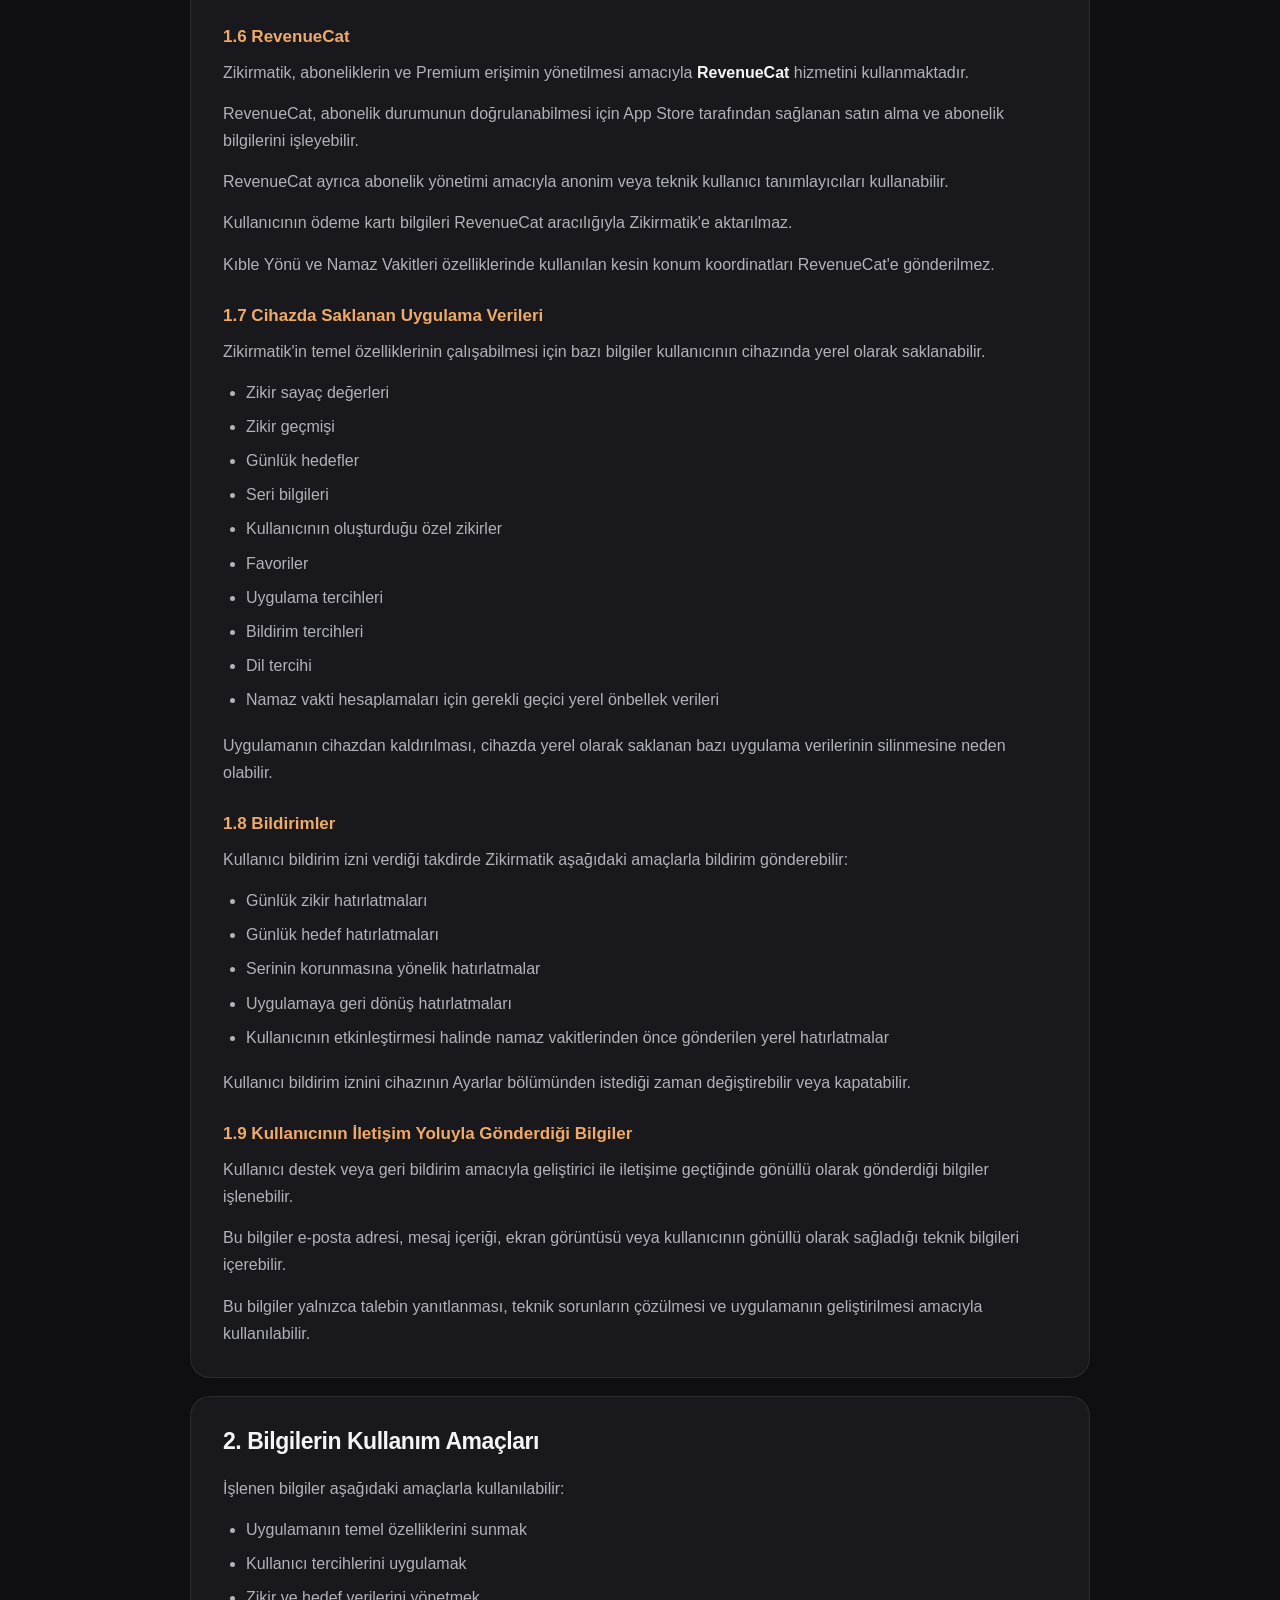
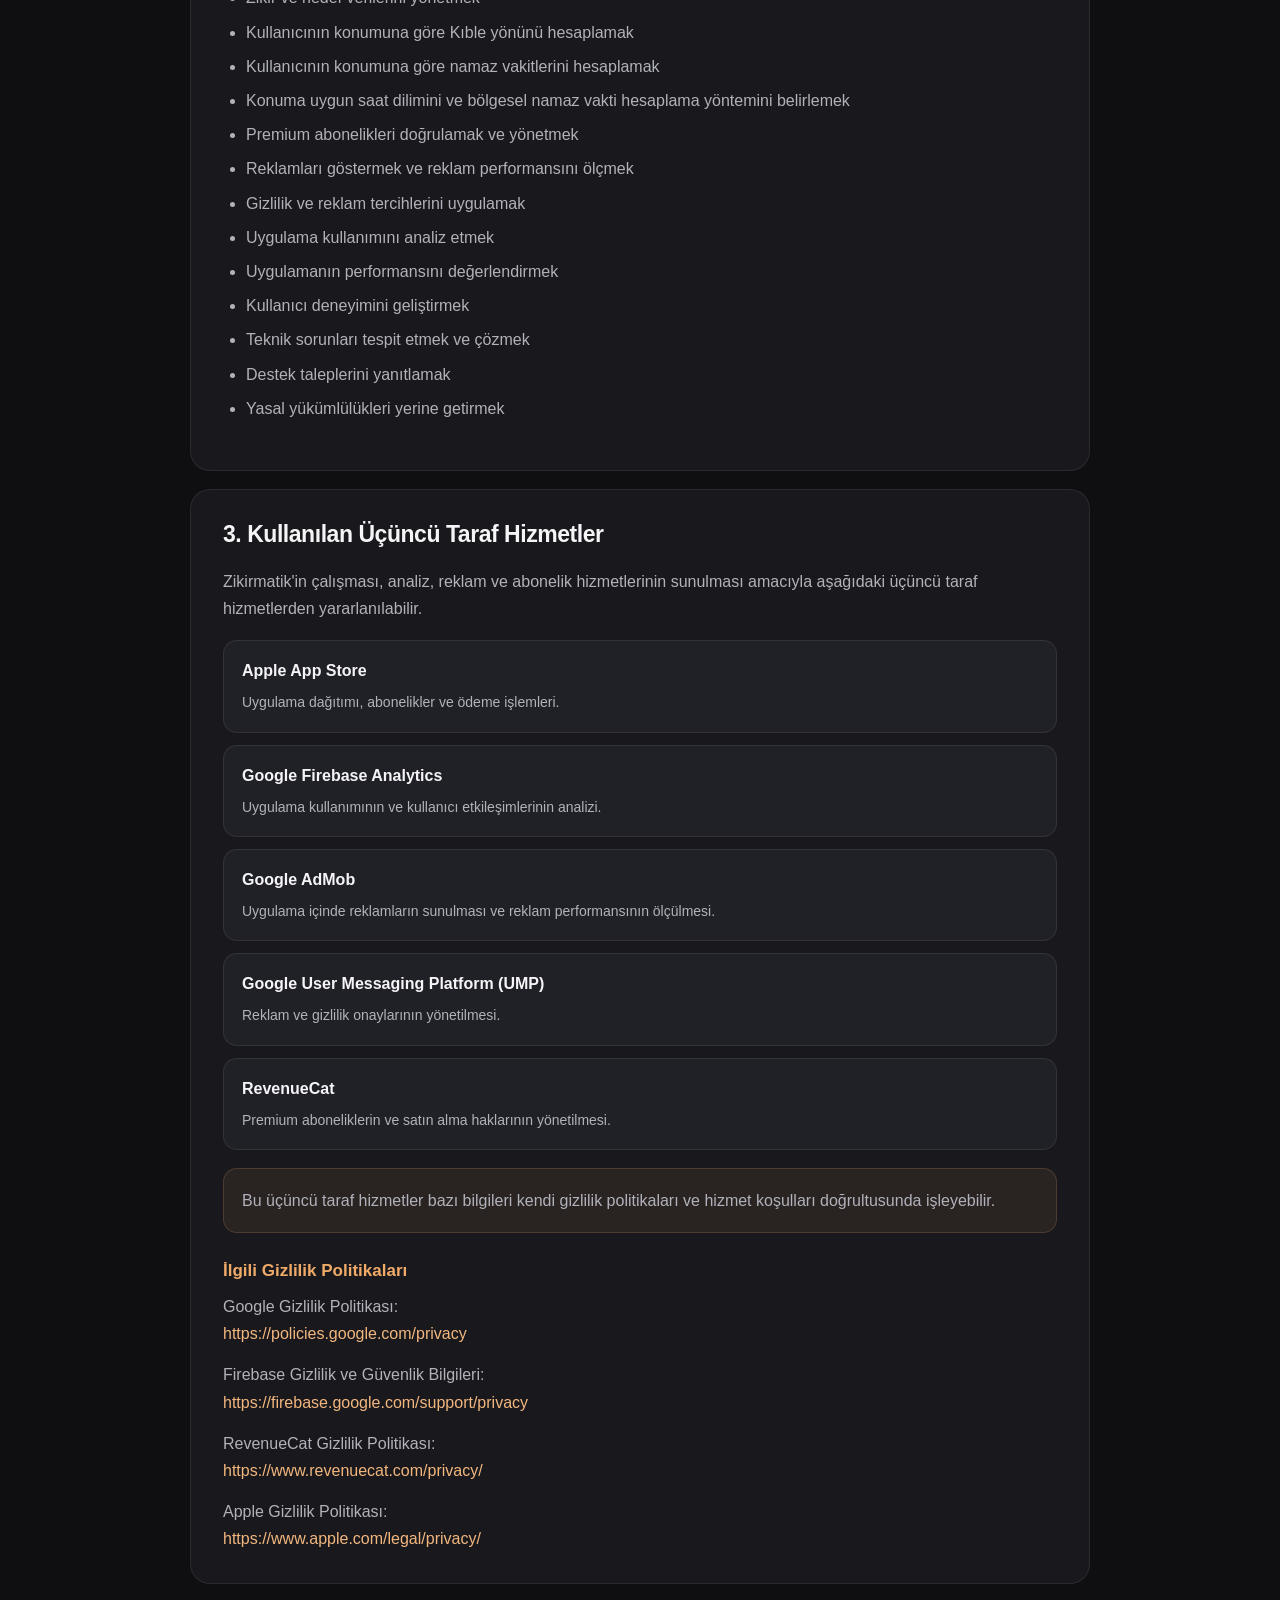
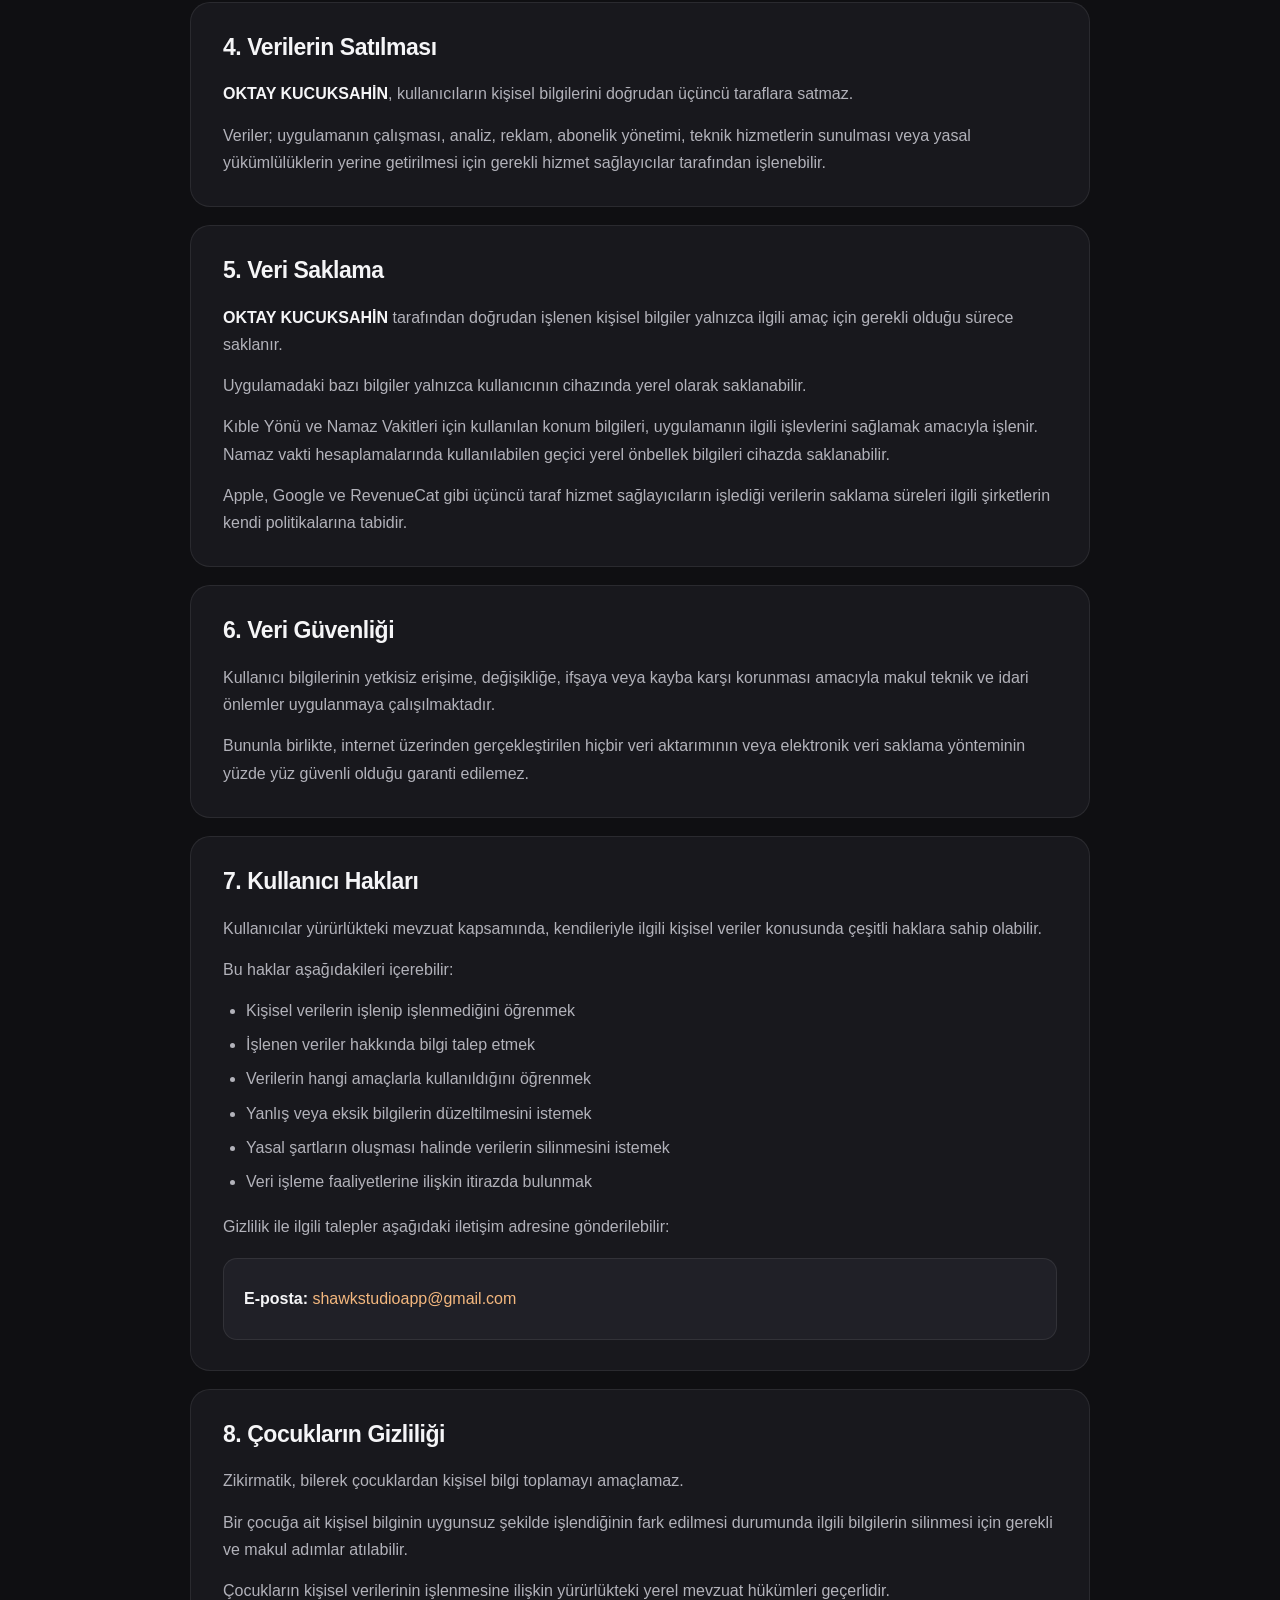
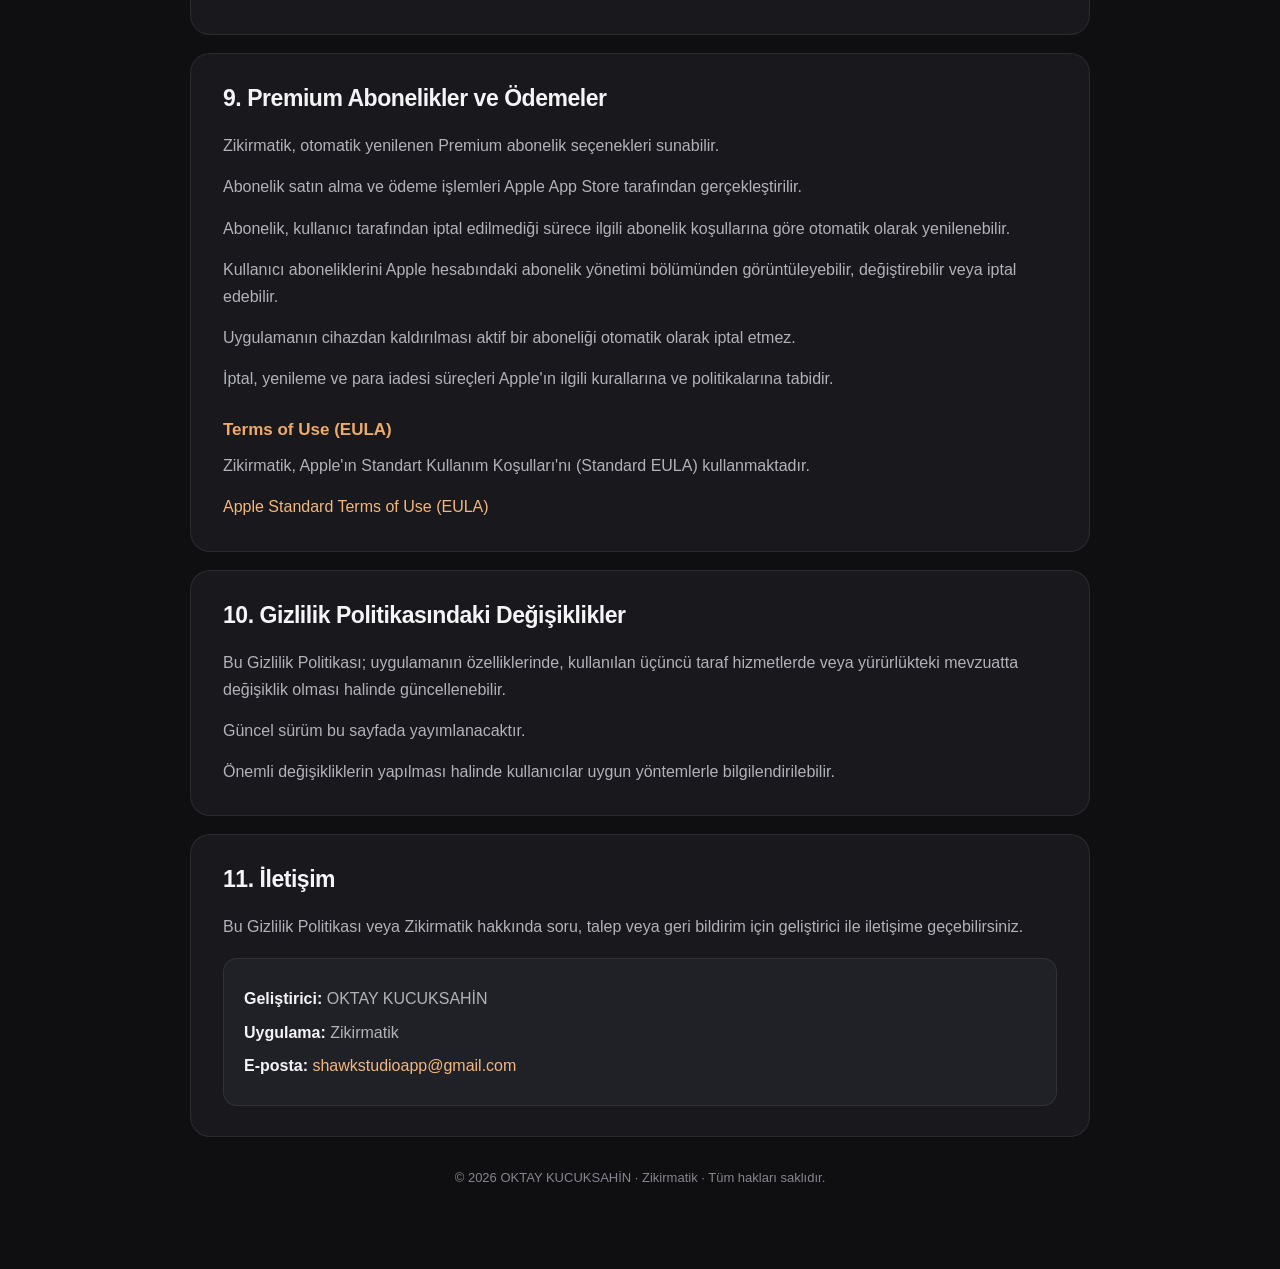
==== commit 10188992: "Update index.html" ====
--- a/privacy/index.html
+++ b/privacy/index.html
@@ -530,11 +530,12 @@
       </p>
 
       <ul>
-        <li>Günlük zikir hatırlatmaları</li>
-        <li>Günlük hedef hatırlatmaları</li>
-        <li>Serinin korunmasına yönelik hatırlatmalar</li>
-        <li>Uygulamaya geri dönüş hatırlatmaları</li>
-      </ul>
+  <li>Günlük zikir hatırlatmaları</li>
+  <li>Günlük hedef hatırlatmaları</li>
+  <li>Serinin korunmasına yönelik hatırlatmalar</li>
+  <li>Uygulamaya geri dönüş hatırlatmaları</li>
+  <li>Kullanıcının etkinleştirmesi halinde namaz vakitlerinden önce gönderilen yerel hatırlatmalar</li>
+</ul>
 
       <p>
         Kullanıcı bildirim iznini cihazının Ayarlar bölümünden istediği
